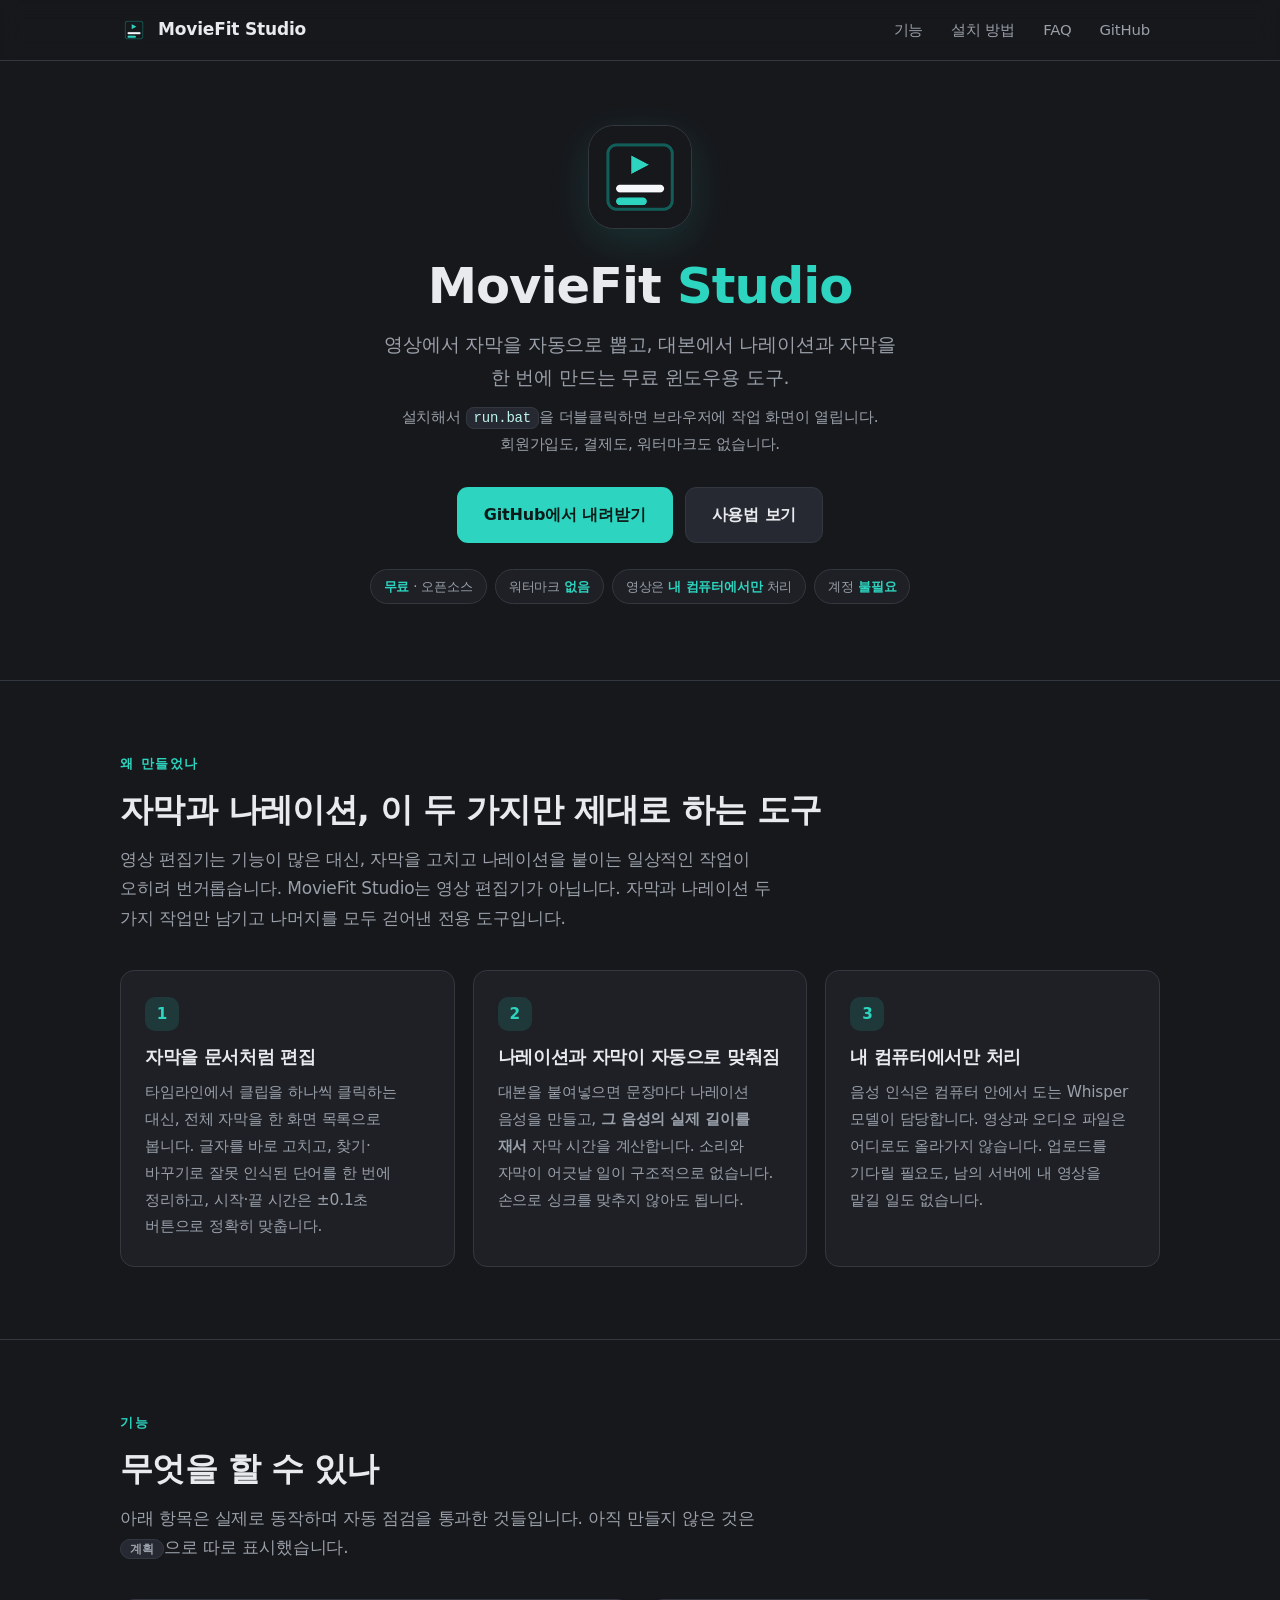
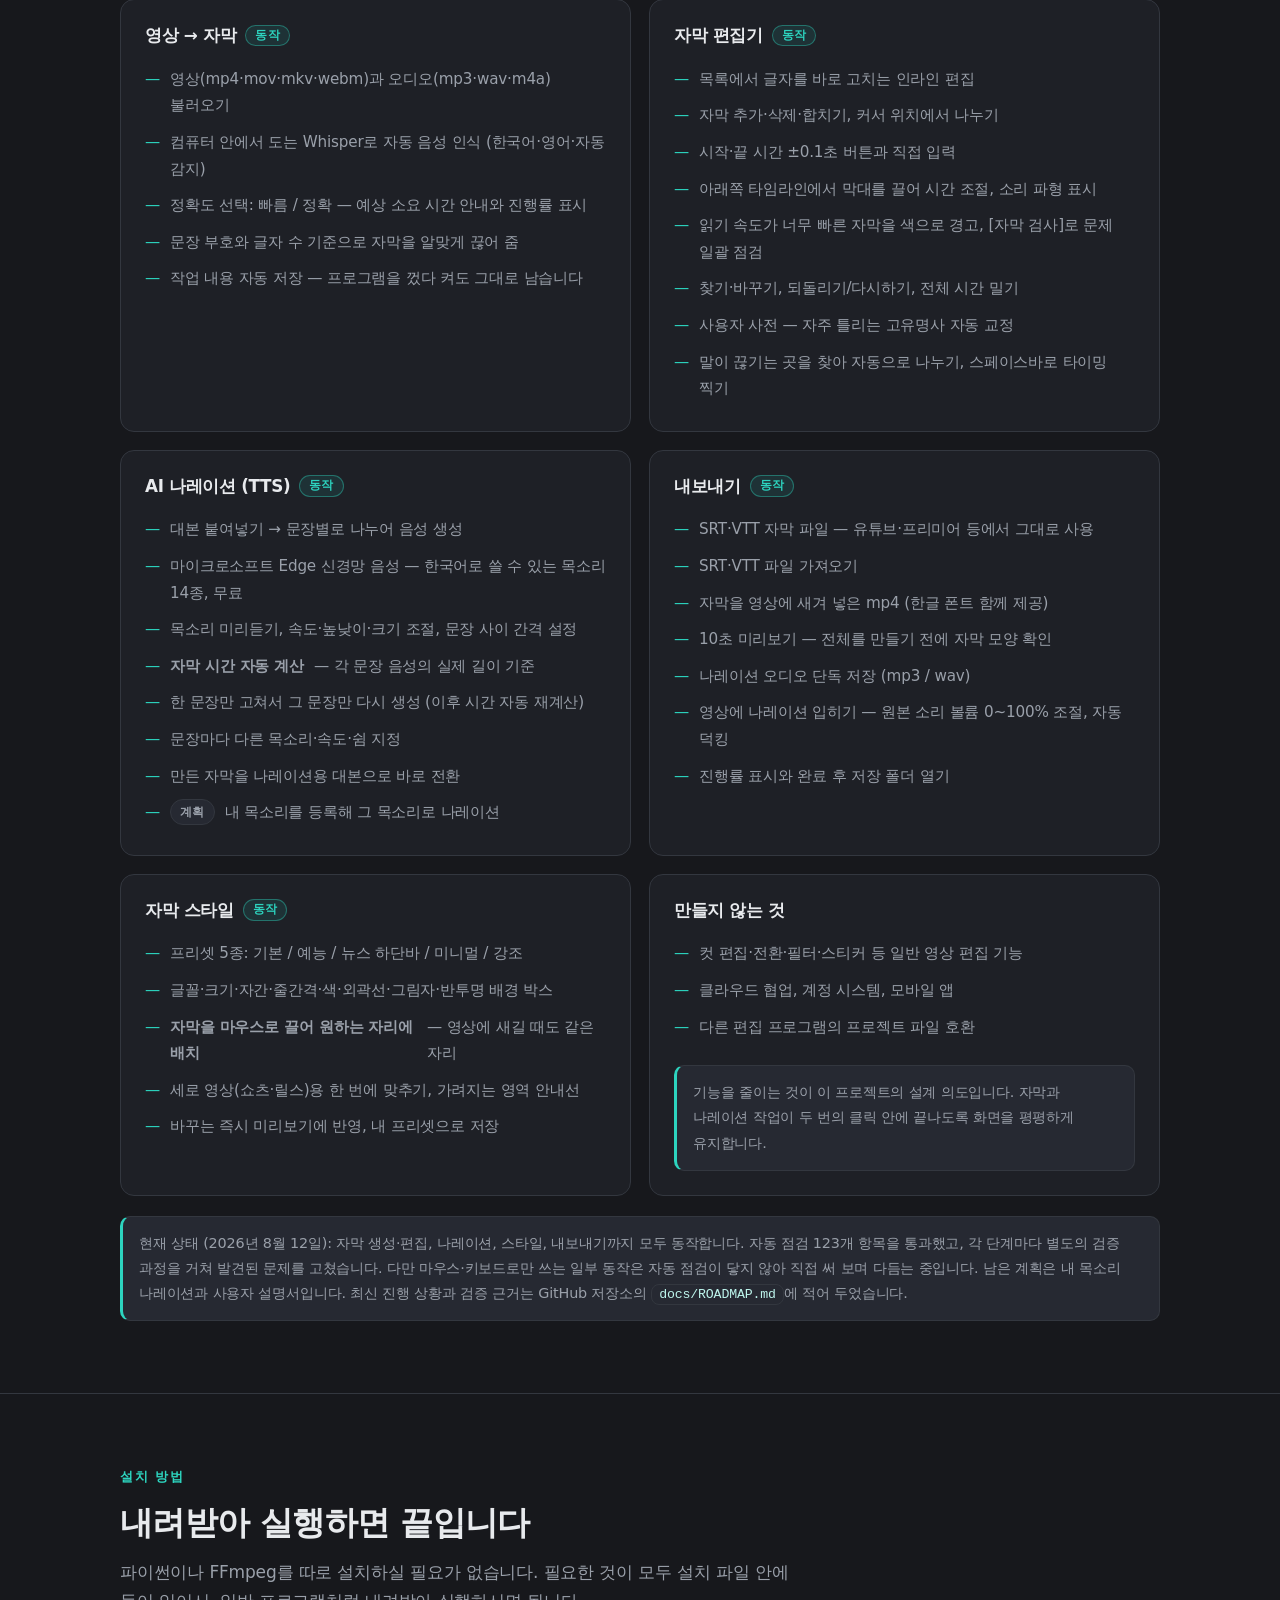
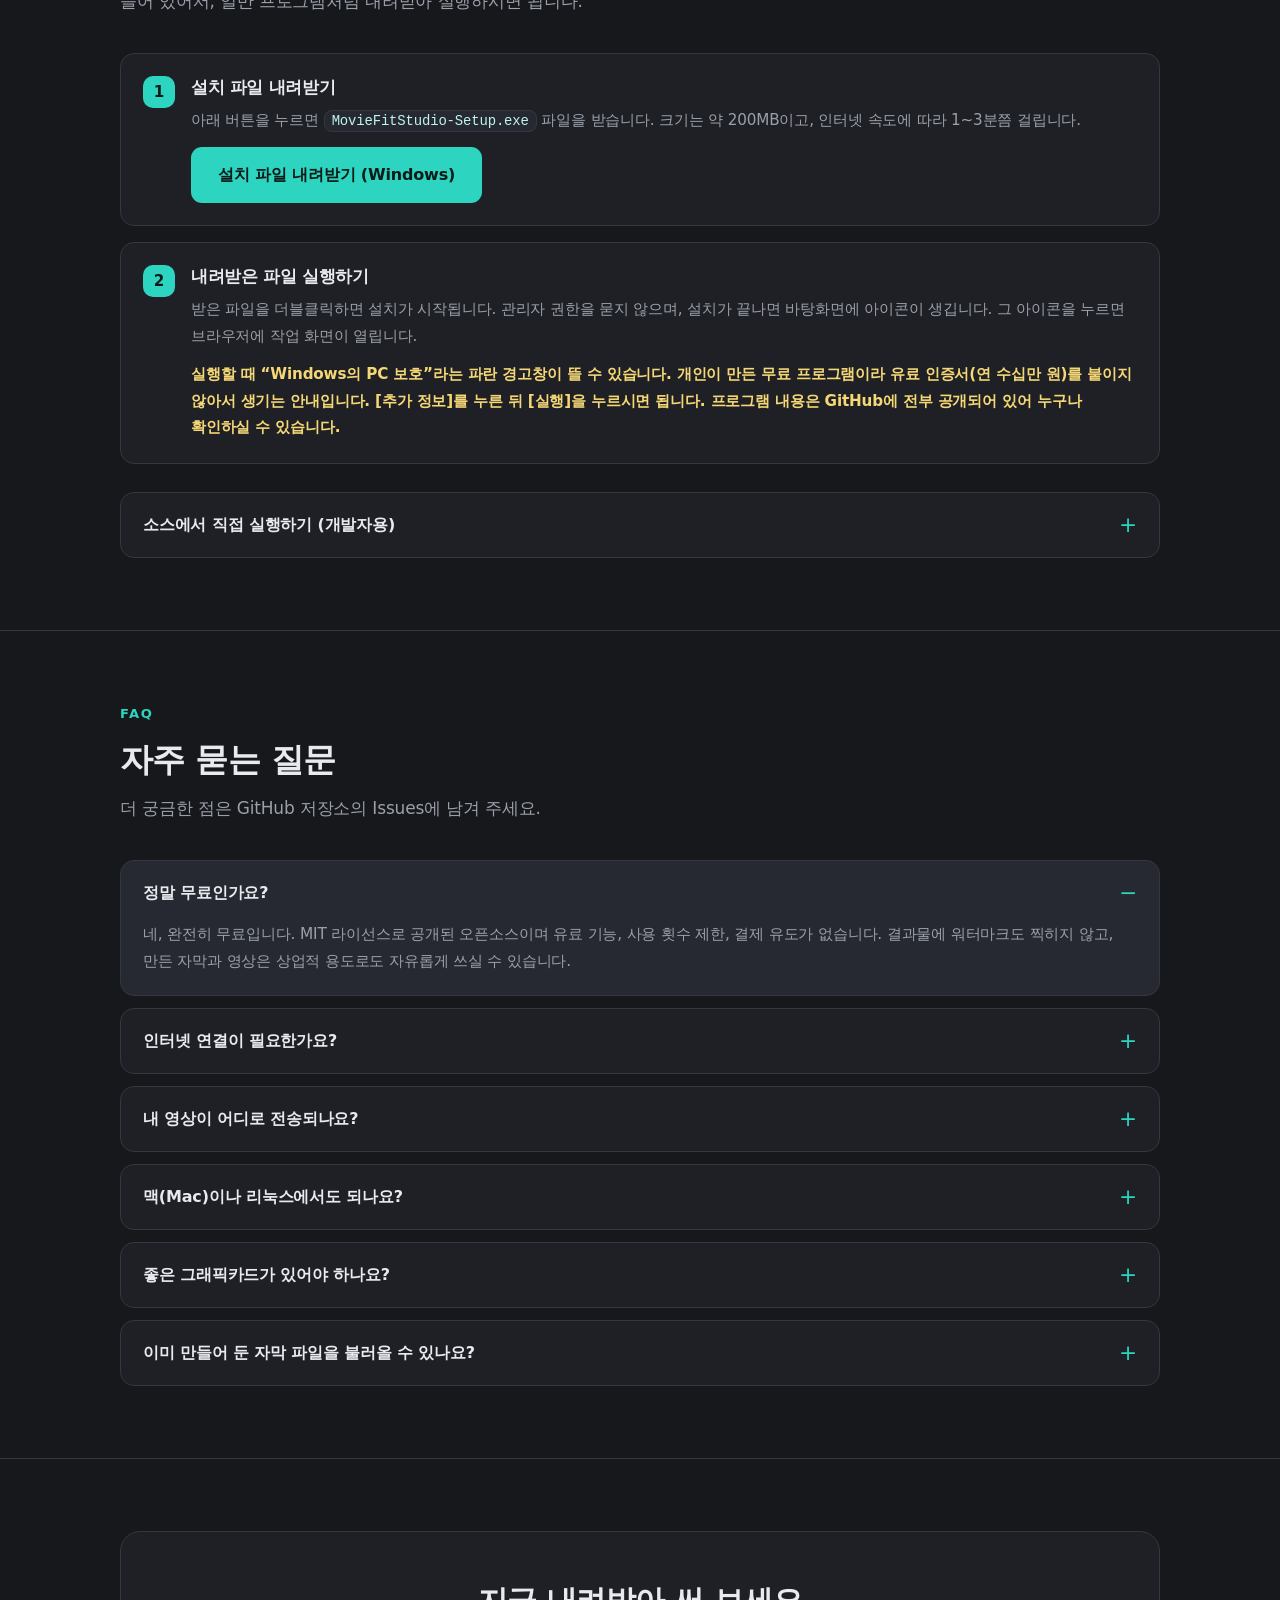
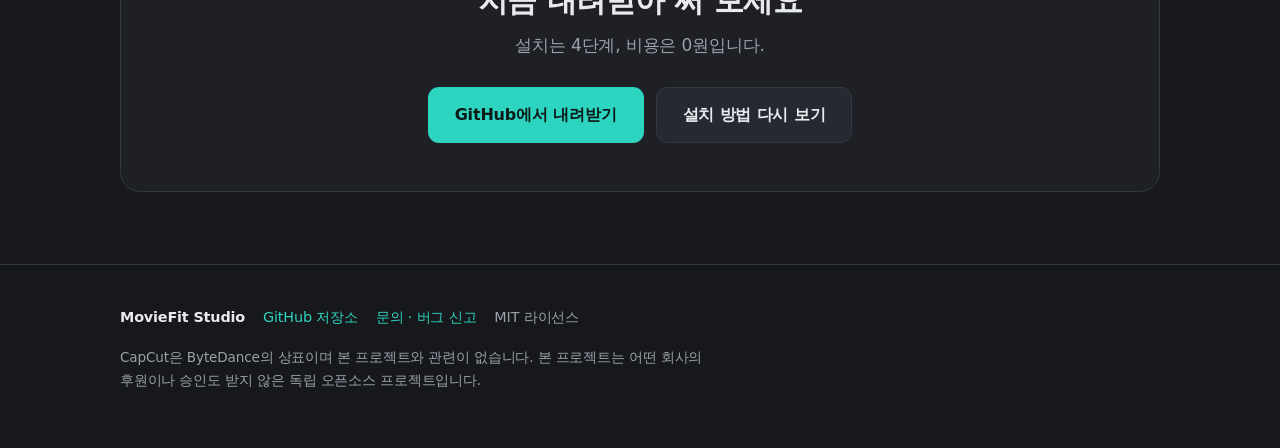
==== landing/index.html @ fe842c21 "설치 파일 하나로 끝나는 배포 방식을 만든다 (파이썬·FFmpeg 포함) 배경: GitHub 다운로드와 설치를 어려워하는 사람이 많다는 요구. 기존에는 파이썬 설치 → FFmpeg" ====
<!DOCTYPE html>
<html lang="ko">
<head>
<meta charset="utf-8">
<meta name="viewport" content="width=device-width, initial-scale=1">
<title>MovieFit Studio — 무료 자막 자동 생성 · AI 나레이션 도구</title>
<meta name="description" content="영상을 넣으면 자막을 자동으로 만들고, 대본을 넣으면 AI 나레이션과 완벽히 동기화된 자막을 만들어 주는 무료 윈도우용 도구. 내 컴퓨터에서만 처리되고, 워터마크도 계정도 없습니다.">
<meta name="theme-color" content="#17181C">
<link rel="icon" href="icons/favicon.ico" sizes="any">
<link rel="icon" type="image/png" href="icons/icon-192.png">
<link rel="apple-touch-icon" href="icons/icon-192.png">
<meta property="og:type" content="website">
<meta property="og:locale" content="ko_KR">
<meta property="og:site_name" content="MovieFit Studio">
<meta property="og:title" content="MovieFit Studio — 무료 자막 자동 생성 · AI 나레이션 도구">
<meta property="og:description" content="영상을 넣으면 자막을 자동으로 만들고, 대본을 넣으면 AI 나레이션과 완벽히 동기화된 자막을 만들어 주는 무료 윈도우용 도구. 내 컴퓨터에서만 처리됩니다.">
<meta property="og:image" content="icons/icon-512.png">
<meta name="twitter:card" content="summary">
<meta name="twitter:title" content="MovieFit Studio — 무료 자막 자동 생성 · AI 나레이션 도구">
<meta name="twitter:description" content="자막 자동 생성과 AI 나레이션을 한 화면에서. 무료, 워터마크 없음, 로컬 처리.">
<meta name="twitter:image" content="icons/icon-512.png">
<style>
:root{
  --bg:#17181C;
  --surface:#1E2026;
  --surface-2:#262932;
  --border:#33373F;
  --text:#E8EAED;
  --dim:#9AA0AA;
  --accent:#2DD4BF;
  --accent-dark:#14B8A6;
  --radius:14px;
  --maxw:1080px;
}
*,*::before,*::after{box-sizing:border-box;}
html{-webkit-text-size-adjust:100%;scroll-behavior:smooth;}
body{
  margin:0;
  background:var(--bg);
  color:var(--text);
  font-family:"Pretendard","Malgun Gothic",system-ui,sans-serif;
  font-size:17px;
  line-height:1.75;
  letter-spacing:-0.01em;
  overflow-x:hidden;
  word-break:keep-all;
}
img{max-width:100%;height:auto;display:block;}
a{color:var(--accent);text-decoration:none;}
a:hover{text-decoration:underline;}
:focus-visible{
  outline:3px solid var(--accent);
  outline-offset:3px;
  border-radius:6px;
}
h1,h2,h3{line-height:1.35;margin:0;letter-spacing:-0.02em;}
p{margin:0;}
ul{margin:0;padding:0;list-style:none;}
code{
  font-family:"Consolas","D2Coding",ui-monospace,monospace;
  font-size:0.92em;
  background:var(--surface-2);
  border:1px solid var(--border);
  color:#BDF5EC;
  border-radius:8px;
  padding:2px 7px;
  overflow-wrap:anywhere;
  white-space:pre-wrap;
}
code.block{
  display:block;
  padding:12px 14px;
  margin-top:10px;
  line-height:1.6;
}

.wrap{width:100%;max-width:var(--maxw);margin:0 auto;padding:0 20px;}
.section{padding:72px 0;border-top:1px solid var(--border);}
.section:first-of-type{border-top:none;}
.eyebrow{
  color:var(--accent);
  font-size:0.82rem;
  font-weight:700;
  letter-spacing:0.12em;
  text-transform:uppercase;
  margin-bottom:12px;
}
.section h2{font-size:clamp(1.5rem,4.2vw,2.05rem);margin-bottom:12px;}
.section .lead{color:var(--dim);max-width:62ch;margin-bottom:36px;}

/* ── 헤더 ── */
.topbar{
  position:sticky;top:0;z-index:50;
  background:rgba(23,24,28,0.88);
  backdrop-filter:blur(10px);
  border-bottom:1px solid var(--border);
}
.topbar .wrap{display:flex;align-items:center;gap:14px;height:60px;}
.brand{display:flex;align-items:center;gap:10px;color:var(--text);font-weight:700;}
.brand:hover{text-decoration:none;}
.brand img{width:28px;height:28px;border-radius:7px;}
.topbar nav{margin-left:auto;display:flex;gap:8px;align-items:center;}
.topbar nav a{
  color:var(--dim);font-size:0.93rem;padding:6px 10px;border-radius:8px;
}
.topbar nav a:hover{color:var(--text);background:var(--surface-2);text-decoration:none;}
.nav-hide{display:none;}
@media (min-width:640px){.nav-hide{display:inline-block;}}

/* ── 히어로 ── */
.hero{padding:64px 0 76px;text-align:center;}
.hero-logo{
  width:104px;height:104px;margin:0 auto 24px;border-radius:26px;
  border:1px solid var(--border);background:var(--surface);
  box-shadow:0 12px 40px rgba(45,212,191,0.14);
}
.hero h1{font-size:clamp(2rem,7vw,3.1rem);margin-bottom:8px;}
.hero h1 .accent{color:var(--accent);}
.hero .tagline{
  color:var(--dim);font-size:clamp(1rem,2.6vw,1.18rem);
  max-width:44ch;margin:0 auto 10px;
}
.hero .sub{color:var(--dim);font-size:0.95rem;max-width:52ch;margin:0 auto 30px;}
.btnrow{display:flex;flex-wrap:wrap;gap:12px;justify-content:center;}
.btn{
  display:inline-flex;align-items:center;justify-content:center;gap:8px;
  padding:13px 26px;border-radius:11px;font-weight:700;font-size:1rem;
  border:1px solid transparent;cursor:pointer;transition:transform .12s ease,background .12s ease;
}
.btn:hover{text-decoration:none;transform:translateY(-1px);}
.btn-primary{background:var(--accent);color:#0C1A18;}
.btn-primary:hover{background:var(--accent-dark);}
.btn-secondary{background:var(--surface-2);color:var(--text);border-color:var(--border);}
.btn-secondary:hover{background:#2F333E;}
.badges{
  display:flex;flex-wrap:wrap;gap:8px;justify-content:center;margin-top:26px;
}
.badge{
  font-size:0.83rem;color:var(--dim);
  border:1px solid var(--border);background:var(--surface);
  border-radius:999px;padding:5px 13px;
}
.badge b{color:var(--accent);font-weight:700;}

/* ── 카드 그리드 ── */
.grid{display:grid;gap:18px;}
.grid-3{grid-template-columns:1fr;}
@media (min-width:760px){.grid-3{grid-template-columns:repeat(3,1fr);}}
.grid-2{grid-template-columns:1fr;}
@media (min-width:760px){.grid-2{grid-template-columns:repeat(2,1fr);}}
.card{
  background:var(--surface);border:1px solid var(--border);
  border-radius:var(--radius);padding:26px 24px;
}
.card h3{font-size:1.12rem;margin-bottom:10px;}
.card p{color:var(--dim);font-size:0.96rem;}
.card .num{
  display:inline-flex;align-items:center;justify-content:center;
  width:34px;height:34px;border-radius:10px;margin-bottom:14px;
  background:rgba(45,212,191,0.13);color:var(--accent);
  font-weight:800;font-size:0.95rem;
}

/* ── 기능 목록 ── */
.feat{background:var(--surface);border:1px solid var(--border);border-radius:var(--radius);padding:24px;}
.feat h3{font-size:1.05rem;margin-bottom:14px;display:flex;align-items:center;gap:9px;flex-wrap:wrap;}
.feat li{
  display:flex;gap:10px;align-items:flex-start;
  color:var(--dim);font-size:0.95rem;padding:5px 0;
}
.feat li::before{content:"—";color:var(--accent);flex:none;}
.tag{
  font-size:0.72rem;font-weight:700;letter-spacing:0.02em;
  border-radius:999px;padding:2px 9px;border:1px solid var(--border);
  color:var(--dim);background:var(--surface-2);
}
.tag.now{color:var(--accent);border-color:rgba(45,212,191,0.4);background:rgba(45,212,191,0.1);}
.note{
  margin-top:20px;color:var(--dim);font-size:0.9rem;
  background:var(--surface-2);border:1px solid var(--border);
  border-left:3px solid var(--accent);
  border-radius:10px;padding:14px 16px;
}

/* ── 설치 단계 ── */
.steps{counter-reset:step;display:grid;gap:16px;}
.step{
  background:var(--surface);border:1px solid var(--border);
  border-radius:var(--radius);padding:22px 24px;
  position:relative;padding-left:70px;
}
.step::before{
  counter-increment:step;content:counter(step);
  position:absolute;left:22px;top:22px;
  width:32px;height:32px;border-radius:10px;
  display:flex;align-items:center;justify-content:center;
  background:var(--accent);color:#0C1A18;font-weight:800;font-size:0.95rem;
}
.step h3{font-size:1.05rem;margin-bottom:8px;}
.step p{color:var(--dim);font-size:0.95rem;}
.step .warn{color:#F5D775;font-weight:600;}
@media (max-width:480px){
  .step{padding-left:24px;padding-top:66px;}
}

/* ── FAQ ── */
.faq{display:grid;gap:12px;}
details{
  background:var(--surface);border:1px solid var(--border);
  border-radius:var(--radius);padding:0 22px;
}
details[open]{background:var(--surface-2);}
summary{
  cursor:pointer;list-style:none;padding:18px 0;
  font-weight:700;font-size:1rem;
  display:flex;align-items:center;justify-content:space-between;gap:14px;
}
summary::-webkit-details-marker{display:none;}
summary::after{
  content:"+";color:var(--accent);font-size:1.35rem;font-weight:400;flex:none;line-height:1;
}
details[open] summary::after{content:"\2212";}
details .answer{color:var(--dim);font-size:0.96rem;padding:0 0 20px;margin-top:-4px;}

/* ── CTA ── */
.cta{
  text-align:center;background:var(--surface);
  border:1px solid var(--border);border-radius:20px;padding:48px 24px;
}
.cta h2{font-size:clamp(1.4rem,4vw,1.9rem);margin-bottom:10px;}
.cta p{color:var(--dim);margin-bottom:26px;}

/* ── 푸터 ── */
footer{border-top:1px solid var(--border);padding:40px 0 56px;color:var(--dim);font-size:0.9rem;}
.footlinks{display:flex;flex-wrap:wrap;gap:8px 18px;margin-bottom:16px;align-items:center;}
.disclaimer{font-size:0.85rem;line-height:1.7;max-width:70ch;}
.skip{
  position:absolute;left:-9999px;top:0;
  background:var(--accent);color:#0C1A18;padding:10px 16px;
  border-radius:0 0 10px 0;font-weight:700;z-index:100;
}
.skip:focus{left:0;}
</style>
</head>
<body>

<a class="skip" href="#main">본문으로 건너뛰기</a>

<header class="topbar">
  <div class="wrap">
    <a class="brand" href="#top">
      <img src="icons/icon-192.png" alt="" width="28" height="28">
      <span>MovieFit Studio</span>
    </a>
    <nav aria-label="주요 메뉴">
      <a class="nav-hide" href="#features">기능</a>
      <a href="#install">설치 방법</a>
      <a class="nav-hide" href="#faq">FAQ</a>
      <a href="https://github.com/parkjikoon-hub/moviefit-studio">GitHub</a>
    </nav>
  </div>
</header>

<main id="main">

  <!-- 1. 히어로 -->
  <section class="hero" id="top">
    <div class="wrap">
      <img class="hero-logo" src="icons/icon-192.png" alt="MovieFit Studio 로고" width="104" height="104">
      <h1>MovieFit <span class="accent">Studio</span></h1>
      <p class="tagline">영상에서 자막을 자동으로 뽑고, 대본에서 나레이션과 자막을 한 번에 만드는 무료 윈도우용 도구.</p>
      <p class="sub">설치해서 <code>run.bat</code>을 더블클릭하면 브라우저에 작업 화면이 열립니다. 회원가입도, 결제도, 워터마크도 없습니다.</p>
      <div class="btnrow">
        <a class="btn btn-primary" href="https://github.com/parkjikoon-hub/moviefit-studio">GitHub에서 내려받기</a>
        <a class="btn btn-secondary" href="#install">사용법 보기</a>
      </div>
      <ul class="badges">
        <li class="badge"><b>무료</b> · 오픈소스</li>
        <li class="badge">워터마크 <b>없음</b></li>
        <li class="badge">영상은 <b>내 컴퓨터에서만</b> 처리</li>
        <li class="badge">계정 <b>불필요</b></li>
      </ul>
    </div>
  </section>

  <!-- 2. 왜 만들었나 / 핵심 3가지 -->
  <section class="section" id="why">
    <div class="wrap">
      <p class="eyebrow">왜 만들었나</p>
      <h2>자막과 나레이션, 이 두 가지만 제대로 하는 도구</h2>
      <p class="lead">영상 편집기는 기능이 많은 대신, 자막을 고치고 나레이션을 붙이는 일상적인 작업이 오히려 번거롭습니다. MovieFit Studio는 영상 편집기가 아닙니다. 자막과 나레이션 두 가지 작업만 남기고 나머지를 모두 걷어낸 전용 도구입니다.</p>
      <ul class="grid grid-3">
        <li class="card">
          <span class="num" aria-hidden="true">1</span>
          <h3>자막을 문서처럼 편집</h3>
          <p>타임라인에서 클립을 하나씩 클릭하는 대신, 전체 자막을 한 화면 목록으로 봅니다. 글자를 바로 고치고, 찾기·바꾸기로 잘못 인식된 단어를 한 번에 정리하고, 시작·끝 시간은 ±0.1초 버튼으로 정확히 맞춥니다.</p>
        </li>
        <li class="card">
          <span class="num" aria-hidden="true">2</span>
          <h3>나레이션과 자막이 자동으로 맞춰짐</h3>
          <p>대본을 붙여넣으면 문장마다 나레이션 음성을 만들고, <strong>그 음성의 실제 길이를 재서</strong> 자막 시간을 계산합니다. 소리와 자막이 어긋날 일이 구조적으로 없습니다. 손으로 싱크를 맞추지 않아도 됩니다.</p>
        </li>
        <li class="card">
          <span class="num" aria-hidden="true">3</span>
          <h3>내 컴퓨터에서만 처리</h3>
          <p>음성 인식은 컴퓨터 안에서 도는 Whisper 모델이 담당합니다. 영상과 오디오 파일은 어디로도 올라가지 않습니다. 업로드를 기다릴 필요도, 남의 서버에 내 영상을 맡길 일도 없습니다.</p>
        </li>
      </ul>
    </div>
  </section>

  <!-- 3. 기능 목록 -->
  <section class="section" id="features">
    <div class="wrap">
      <p class="eyebrow">기능</p>
      <h2>무엇을 할 수 있나</h2>
      <p class="lead">아래 항목은 실제로 동작하며 자동 점검을 통과한 것들입니다. 아직 만들지 않은 것은 <span class="tag">계획</span>으로 따로 표시했습니다.</p>
      <div class="grid grid-2">

        <div class="feat">
          <h3>영상 → 자막 <span class="tag now">동작</span></h3>
          <ul>
            <li>영상(mp4·mov·mkv·webm)과 오디오(mp3·wav·m4a) 불러오기</li>
            <li>컴퓨터 안에서 도는 Whisper로 자동 음성 인식 (한국어·영어·자동 감지)</li>
            <li>정확도 선택: 빠름 / 정확 — 예상 소요 시간 안내와 진행률 표시</li>
            <li>문장 부호와 글자 수 기준으로 자막을 알맞게 끊어 줌</li>
            <li>작업 내용 자동 저장 — 프로그램을 껐다 켜도 그대로 남습니다</li>
          </ul>
        </div>

        <div class="feat">
          <h3>자막 편집기 <span class="tag now">동작</span></h3>
          <ul>
            <li>목록에서 글자를 바로 고치는 인라인 편집</li>
            <li>자막 추가·삭제·합치기, 커서 위치에서 나누기</li>
            <li>시작·끝 시간 ±0.1초 버튼과 직접 입력</li>
            <li>아래쪽 타임라인에서 막대를 끌어 시간 조절, 소리 파형 표시</li>
            <li>읽기 속도가 너무 빠른 자막을 색으로 경고, [자막 검사]로 문제 일괄 점검</li>
            <li>찾기·바꾸기, 되돌리기/다시하기, 전체 시간 밀기</li>
            <li>사용자 사전 — 자주 틀리는 고유명사 자동 교정</li>
            <li>말이 끊기는 곳을 찾아 자동으로 나누기, 스페이스바로 타이밍 찍기</li>
          </ul>
        </div>

        <div class="feat">
          <h3>AI 나레이션 (TTS) <span class="tag now">동작</span></h3>
          <ul>
            <li>대본 붙여넣기 → 문장별로 나누어 음성 생성</li>
            <li>마이크로소프트 Edge 신경망 음성 — 한국어로 쓸 수 있는 목소리 14종, 무료</li>
            <li>목소리 미리듣기, 속도·높낮이·크기 조절, 문장 사이 간격 설정</li>
            <li><strong>자막 시간 자동 계산</strong> — 각 문장 음성의 실제 길이 기준</li>
            <li>한 문장만 고쳐서 그 문장만 다시 생성 (이후 시간 자동 재계산)</li>
            <li>문장마다 다른 목소리·속도·쉼 지정</li>
            <li>만든 자막을 나레이션용 대본으로 바로 전환</li>
            <li><span class="tag">계획</span> 내 목소리를 등록해 그 목소리로 나레이션</li>
          </ul>
        </div>

        <div class="feat">
          <h3>내보내기 <span class="tag now">동작</span></h3>
          <ul>
            <li>SRT·VTT 자막 파일 — 유튜브·프리미어 등에서 그대로 사용</li>
            <li>SRT·VTT 파일 가져오기</li>
            <li>자막을 영상에 새겨 넣은 mp4 (한글 폰트 함께 제공)</li>
            <li>10초 미리보기 — 전체를 만들기 전에 자막 모양 확인</li>
            <li>나레이션 오디오 단독 저장 (mp3 / wav)</li>
            <li>영상에 나레이션 입히기 — 원본 소리 볼륨 0~100% 조절, 자동 덕킹</li>
            <li>진행률 표시와 완료 후 저장 폴더 열기</li>
          </ul>
        </div>

        <div class="feat">
          <h3>자막 스타일 <span class="tag now">동작</span></h3>
          <ul>
            <li>프리셋 5종: 기본 / 예능 / 뉴스 하단바 / 미니멀 / 강조</li>
            <li>글꼴·크기·자간·줄간격·색·외곽선·그림자·반투명 배경 박스</li>
            <li><strong>자막을 마우스로 끌어 원하는 자리에 배치</strong> — 영상에 새길 때도 같은 자리</li>
            <li>세로 영상(쇼츠·릴스)용 한 번에 맞추기, 가려지는 영역 안내선</li>
            <li>바꾸는 즉시 미리보기에 반영, 내 프리셋으로 저장</li>
          </ul>
        </div>

        <div class="feat">
          <h3>만들지 않는 것</h3>
          <ul>
            <li>컷 편집·전환·필터·스티커 등 일반 영상 편집 기능</li>
            <li>클라우드 협업, 계정 시스템, 모바일 앱</li>
            <li>다른 편집 프로그램의 프로젝트 파일 호환</li>
          </ul>
          <p class="note">기능을 줄이는 것이 이 프로젝트의 설계 의도입니다. 자막과 나레이션 작업이 두 번의 클릭 안에 끝나도록 화면을 평평하게 유지합니다.</p>
        </div>

      </div>
      <p class="note">현재 상태 (2026년 8월 12일): 자막 생성·편집, 나레이션, 스타일, 내보내기까지 모두 동작합니다.
        자동 점검 123개 항목을 통과했고, 각 단계마다 별도의 검증 과정을 거쳐 발견된 문제를 고쳤습니다.
        다만 마우스·키보드로만 쓰는 일부 동작은 자동 점검이 닿지 않아 직접 써 보며 다듬는 중입니다.
        남은 계획은 내 목소리 나레이션과 사용자 설명서입니다.
        최신 진행 상황과 검증 근거는 GitHub 저장소의 <code>docs/ROADMAP.md</code>에 적어 두었습니다.</p>
    </div>
  </section>

  <!-- 4. 설치 방법 -->
  <section class="section" id="install">
    <div class="wrap">
      <p class="eyebrow">설치 방법</p>
      <h2>내려받아 실행하면 끝입니다</h2>
      <p class="lead">파이썬이나 FFmpeg를 따로 설치하실 필요가 없습니다. 필요한 것이 모두 설치 파일 안에 들어 있어서, 일반 프로그램처럼 내려받아 실행하시면 됩니다.</p>

      <div class="steps">

        <div class="step">
          <h3>설치 파일 내려받기</h3>
          <p>아래 버튼을 누르면 <code>MovieFitStudio-Setup.exe</code> 파일을 받습니다. 크기는 약 200MB이고, 인터넷 속도에 따라 1~3분쯤 걸립니다.</p>
          <p style="margin-top:14px;">
            <a class="btn btn-primary" href="https://github.com/parkjikoon-hub/moviefit-studio/releases/latest/download/MovieFitStudio-Setup.exe">설치 파일 내려받기 (Windows)</a>
          </p>
        </div>

        <div class="step">
          <h3>내려받은 파일 실행하기</h3>
          <p>받은 파일을 더블클릭하면 설치가 시작됩니다. 관리자 권한을 묻지 않으며, 설치가 끝나면 바탕화면에 아이콘이 생깁니다. 그 아이콘을 누르면 브라우저에 작업 화면이 열립니다.</p>
          <p class="warn" style="margin-top:12px;">실행할 때 &ldquo;Windows의 PC 보호&rdquo;라는 파란 경고창이 뜰 수 있습니다. 개인이 만든 무료 프로그램이라 유료 인증서(연 수십만 원)를 붙이지 않아서 생기는 안내입니다. <strong>[추가 정보]</strong>를 누른 뒤 <strong>[실행]</strong>을 누르시면 됩니다. 프로그램 내용은 GitHub에 전부 공개되어 있어 누구나 확인하실 수 있습니다.</p>
        </div>

      </div>

      <details style="margin-top:28px;">
        <summary style="cursor:pointer;">소스에서 직접 실행하기 (개발자용)</summary>
        <div style="margin-top:16px;">
          <p>코드를 직접 보거나 고치고 싶으시다면 이 방법을 쓰실 수 있습니다. 파이썬 3.11 이상과 FFmpeg가 미리 설치되어 있어야 합니다.</p>
          <code class="block">winget install Gyan.FFmpeg</code>
          <code class="block" style="margin-top:8px;">git clone https://github.com/parkjikoon-hub/moviefit-studio.git</code>
          <p style="margin-top:10px;">받은 폴더에서 <code>run.bat</code>을 실행하면 필요한 부품과 한글 글꼴을 자동으로 받은 뒤 서버가 켜집니다. 문제가 있을 때는 <code>python tools/check_env.py</code>로 환경을 점검할 수 있습니다.</p>
        </div>
      </details>
    </div>
  </section>

  <!-- 5. FAQ -->
  <section class="section" id="faq">
    <div class="wrap">
      <p class="eyebrow">FAQ</p>
      <h2>자주 묻는 질문</h2>
      <p class="lead">더 궁금한 점은 GitHub 저장소의 Issues에 남겨 주세요.</p>

      <div class="faq">
        <details open>
          <summary>정말 무료인가요?</summary>
          <div class="answer">네, 완전히 무료입니다. MIT 라이선스로 공개된 오픈소스이며 유료 기능, 사용 횟수 제한, 결제 유도가 없습니다. 결과물에 워터마크도 찍히지 않고, 만든 자막과 영상은 상업적 용도로도 자유롭게 쓰실 수 있습니다.</div>
        </details>

        <details>
          <summary>인터넷 연결이 필요한가요?</summary>
          <div class="answer">자막 자동 생성은 인터넷 없이 동작합니다. 음성 인식이 컴퓨터 안에서 이루어지기 때문입니다. 다만 처음 설치할 때와, AI 나레이션(TTS)을 만들 때는 인터넷이 필요합니다. 나레이션 음성은 마이크로소프트의 온라인 음성 서비스를 사용하기 때문입니다.</div>
        </details>

        <details>
          <summary>내 영상이 어디로 전송되나요?</summary>
          <div class="answer">영상과 오디오 파일은 어디로도 전송되지 않습니다. 불러온 파일은 컴퓨터 안에서만 처리되고, 결과물도 컴퓨터에 저장됩니다. 단 하나의 예외는 AI 나레이션입니다. 나레이션을 만들 때는 <strong>대본 텍스트만</strong> 음성 합성 서버로 전송되며, 이 사실은 프로그램 화면에도 안내됩니다. 영상 파일 자체는 이때도 전송되지 않습니다.</div>
        </details>

        <details>
          <summary>맥(Mac)이나 리눅스에서도 되나요?</summary>
          <div class="answer">현재는 윈도우 전용입니다. 윈도우 10과 11에서 동작하도록 만들고 있으며, <code>run.bat</code>과 설치 안내도 윈도우 기준입니다. 맥과 리눅스 지원 계획은 아직 없습니다.</div>
        </details>

        <details>
          <summary>좋은 그래픽카드가 있어야 하나요?</summary>
          <div class="answer">아닙니다. 그래픽카드(GPU)가 없어도 동작합니다. 있으면 자동으로 활용해 더 빨라집니다. CPU만 쓰는 경우 10분짜리 영상의 자막 생성에 몇 분 정도가 걸릴 수 있으며, 진행률이 계속 표시되므로 얼마나 남았는지 확인하실 수 있습니다.</div>
        </details>

        <details>
          <summary>이미 만들어 둔 자막 파일을 불러올 수 있나요?</summary>
          <div class="answer">SRT와 VTT 모두 내보내기·가져오기가 됩니다. 다른 도구와 파일을 자유롭게 주고받는 것이 이 프로젝트의 목표 중 하나입니다.</div>
        </details>
      </div>
    </div>
  </section>

  <!-- CTA -->
  <section class="section">
    <div class="wrap">
      <div class="cta">
        <h2>지금 내려받아 써 보세요</h2>
        <p>설치는 4단계, 비용은 0원입니다.</p>
        <div class="btnrow">
          <a class="btn btn-primary" href="https://github.com/parkjikoon-hub/moviefit-studio">GitHub에서 내려받기</a>
          <a class="btn btn-secondary" href="#install">설치 방법 다시 보기</a>
        </div>
      </div>
    </div>
  </section>

</main>

<footer>
  <div class="wrap">
    <div class="footlinks">
      <strong style="color:var(--text);">MovieFit Studio</strong>
      <a href="https://github.com/parkjikoon-hub/moviefit-studio">GitHub 저장소</a>
      <a href="https://github.com/parkjikoon-hub/moviefit-studio/issues">문의 · 버그 신고</a>
      <span>MIT 라이선스</span>
    </div>
    <p class="disclaimer">CapCut은 ByteDance의 상표이며 본 프로젝트와 관련이 없습니다. 본 프로젝트는 어떤 회사의 후원이나 승인도 받지 않은 독립 오픈소스 프로젝트입니다.</p>
  </div>
</footer>

</body>
</html>
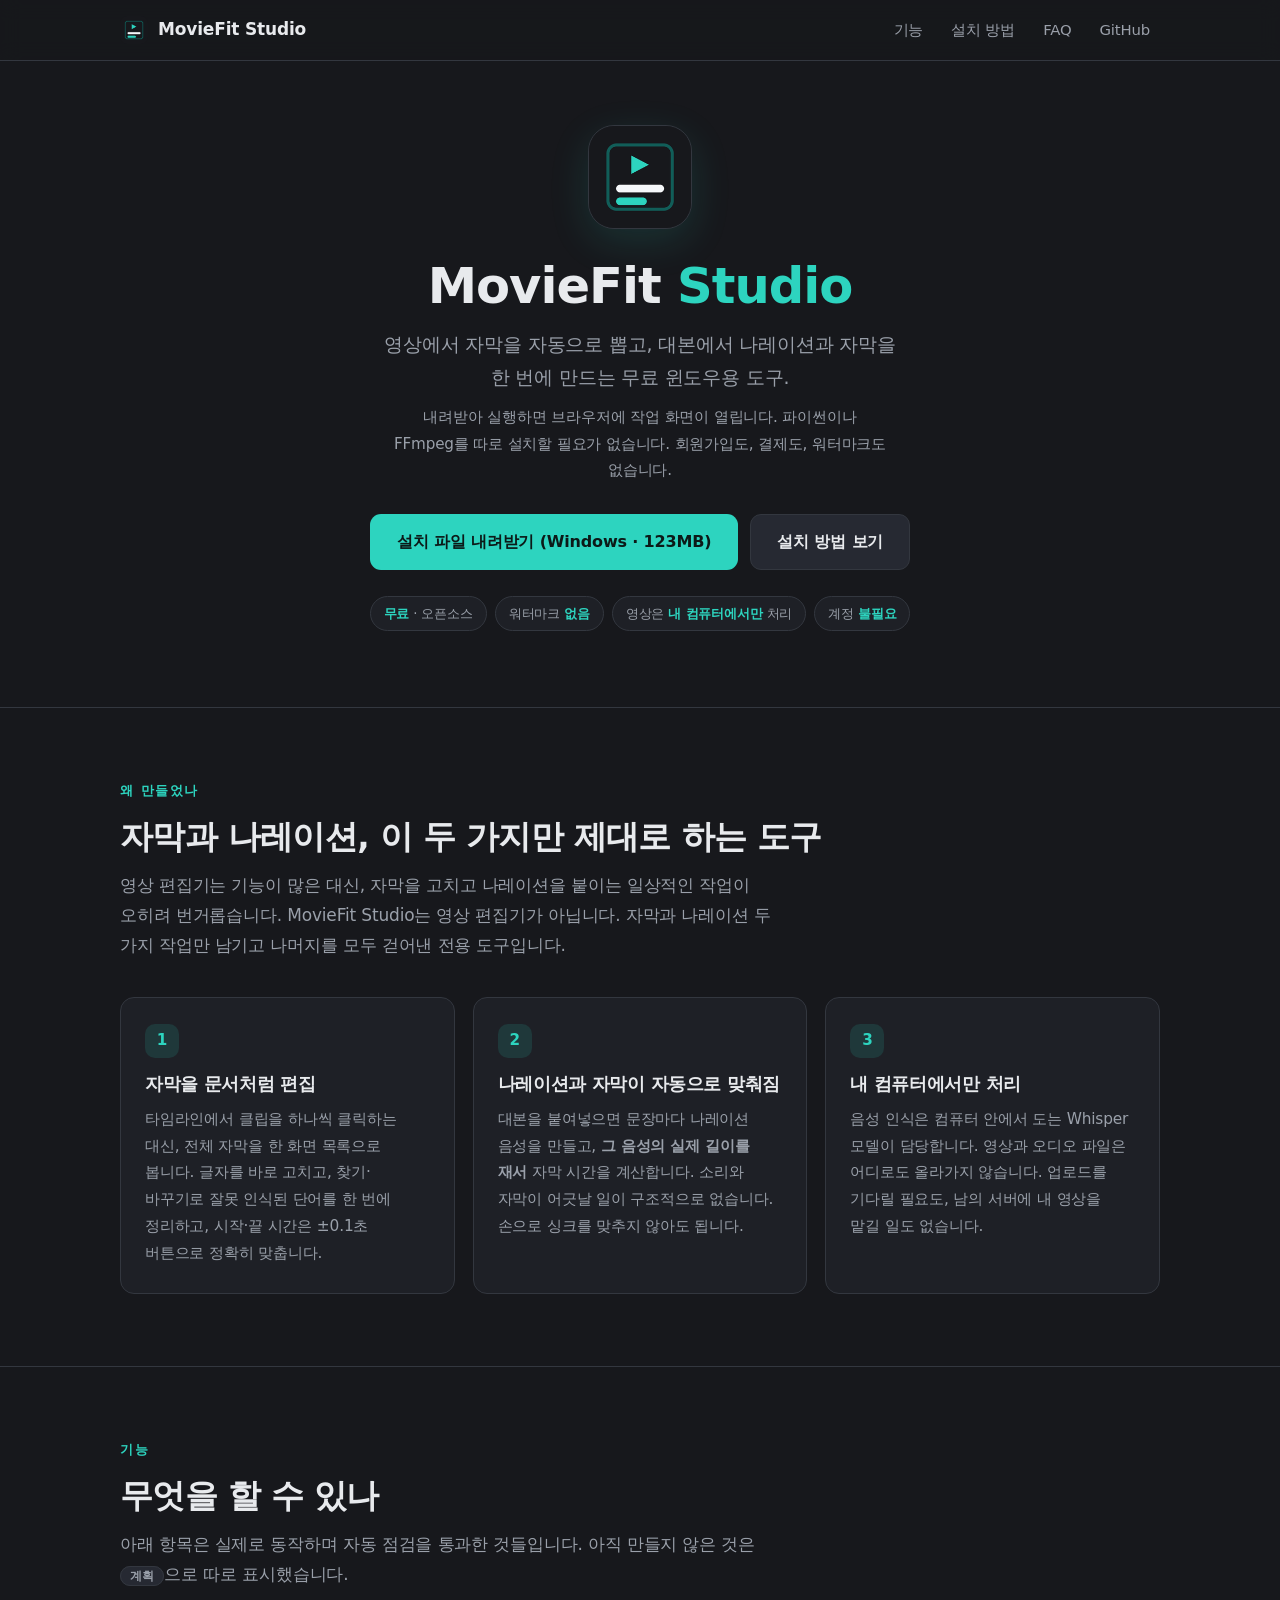
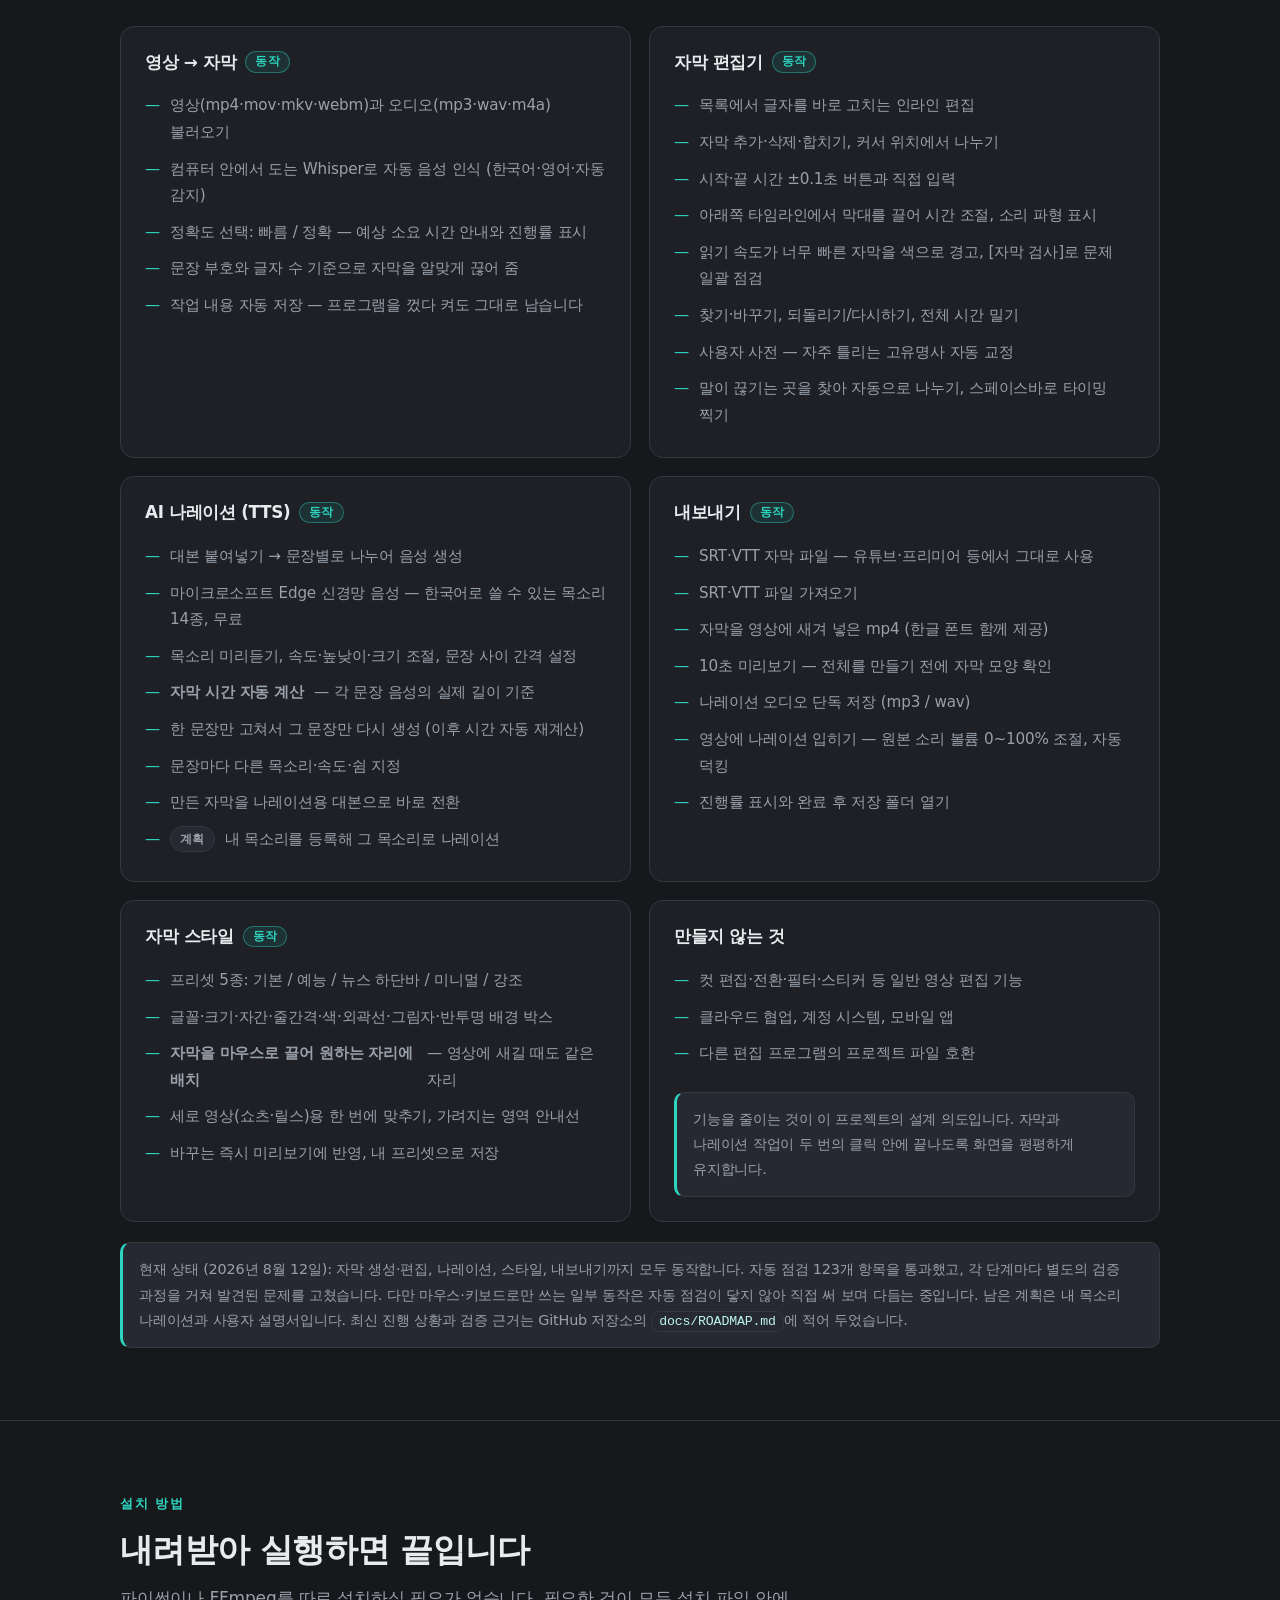
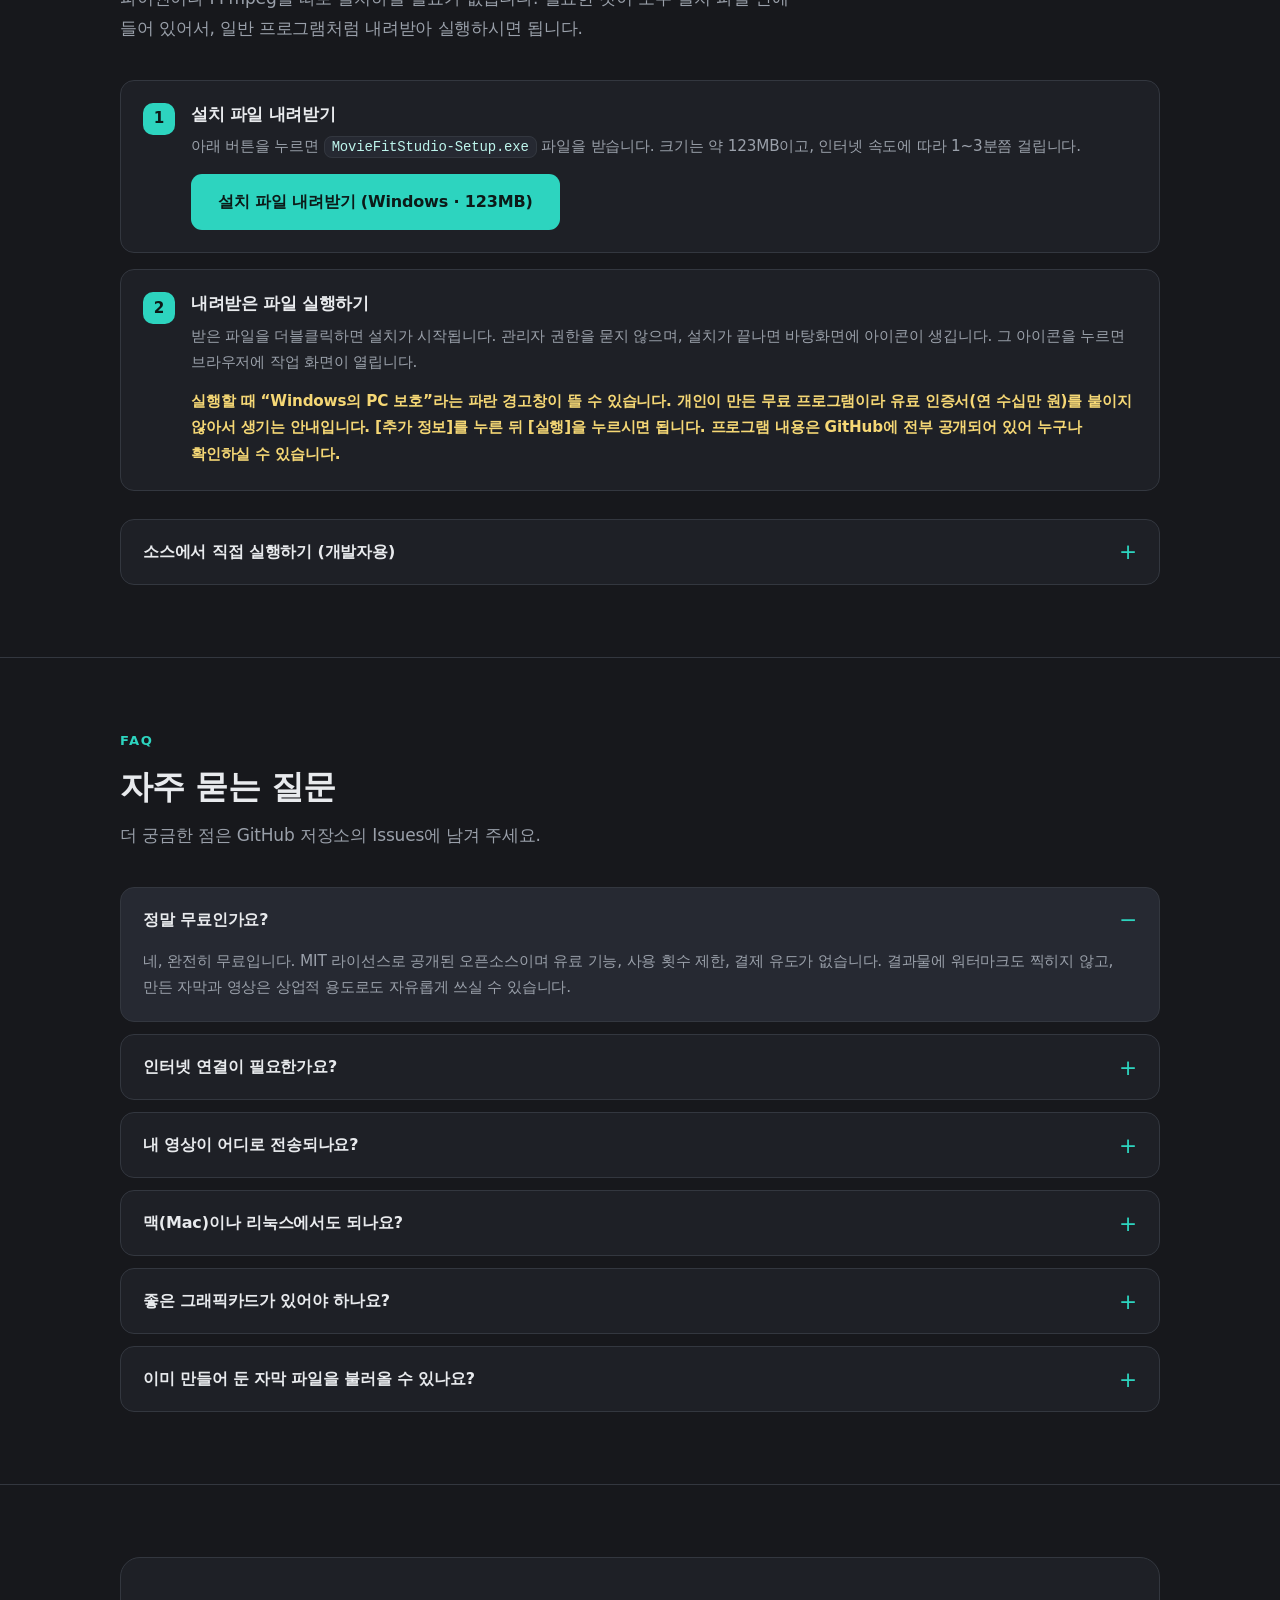
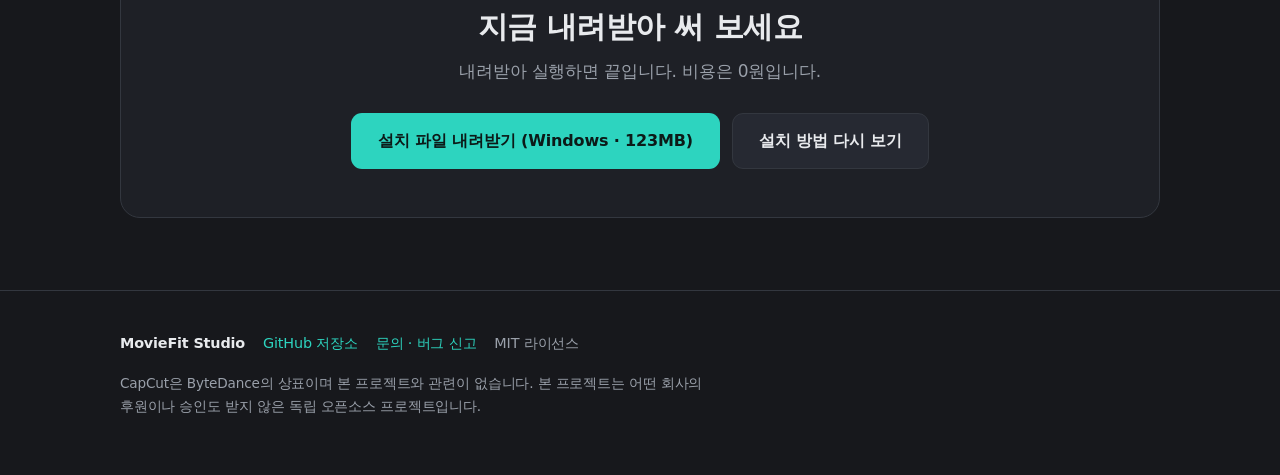
==== commit eb6dbb8b: "소개 사이트 다운로드 버튼을 설치 파일로 연결하고 실제 크기(123MB)로 바로잡는다" ====
--- a/landing/index.html
+++ b/landing/index.html
@@ -269,10 +269,10 @@
       <img class="hero-logo" src="icons/icon-192.png" alt="MovieFit Studio 로고" width="104" height="104">
       <h1>MovieFit <span class="accent">Studio</span></h1>
       <p class="tagline">영상에서 자막을 자동으로 뽑고, 대본에서 나레이션과 자막을 한 번에 만드는 무료 윈도우용 도구.</p>
-      <p class="sub">설치해서 <code>run.bat</code>을 더블클릭하면 브라우저에 작업 화면이 열립니다. 회원가입도, 결제도, 워터마크도 없습니다.</p>
+      <p class="sub">내려받아 실행하면 브라우저에 작업 화면이 열립니다. 파이썬이나 FFmpeg를 따로 설치할 필요가 없습니다. 회원가입도, 결제도, 워터마크도 없습니다.</p>
       <div class="btnrow">
-        <a class="btn btn-primary" href="https://github.com/parkjikoon-hub/moviefit-studio">GitHub에서 내려받기</a>
-        <a class="btn btn-secondary" href="#install">사용법 보기</a>
+        <a class="btn btn-primary" href="https://github.com/parkjikoon-hub/moviefit-studio/releases/latest/download/MovieFitStudio-Setup.exe">설치 파일 내려받기 (Windows · 123MB)</a>
+        <a class="btn btn-secondary" href="#install">설치 방법 보기</a>
       </div>
       <ul class="badges">
         <li class="badge"><b>무료</b> · 오픈소스</li>
@@ -410,9 +410,9 @@
 
         <div class="step">
           <h3>설치 파일 내려받기</h3>
-          <p>아래 버튼을 누르면 <code>MovieFitStudio-Setup.exe</code> 파일을 받습니다. 크기는 약 200MB이고, 인터넷 속도에 따라 1~3분쯤 걸립니다.</p>
+          <p>아래 버튼을 누르면 <code>MovieFitStudio-Setup.exe</code> 파일을 받습니다. 크기는 약 123MB이고, 인터넷 속도에 따라 1~3분쯤 걸립니다.</p>
           <p style="margin-top:14px;">
-            <a class="btn btn-primary" href="https://github.com/parkjikoon-hub/moviefit-studio/releases/latest/download/MovieFitStudio-Setup.exe">설치 파일 내려받기 (Windows)</a>
+            <a class="btn btn-primary" href="https://github.com/parkjikoon-hub/moviefit-studio/releases/latest/download/MovieFitStudio-Setup.exe">설치 파일 내려받기 (Windows · 123MB)</a>
           </p>
         </div>
 
@@ -482,9 +482,9 @@
     <div class="wrap">
       <div class="cta">
         <h2>지금 내려받아 써 보세요</h2>
-        <p>설치는 4단계, 비용은 0원입니다.</p>
+        <p>내려받아 실행하면 끝입니다. 비용은 0원입니다.</p>
         <div class="btnrow">
-          <a class="btn btn-primary" href="https://github.com/parkjikoon-hub/moviefit-studio">GitHub에서 내려받기</a>
+          <a class="btn btn-primary" href="https://github.com/parkjikoon-hub/moviefit-studio/releases/latest/download/MovieFitStudio-Setup.exe">설치 파일 내려받기 (Windows · 123MB)</a>
           <a class="btn btn-secondary" href="#install">설치 방법 다시 보기</a>
         </div>
       </div>
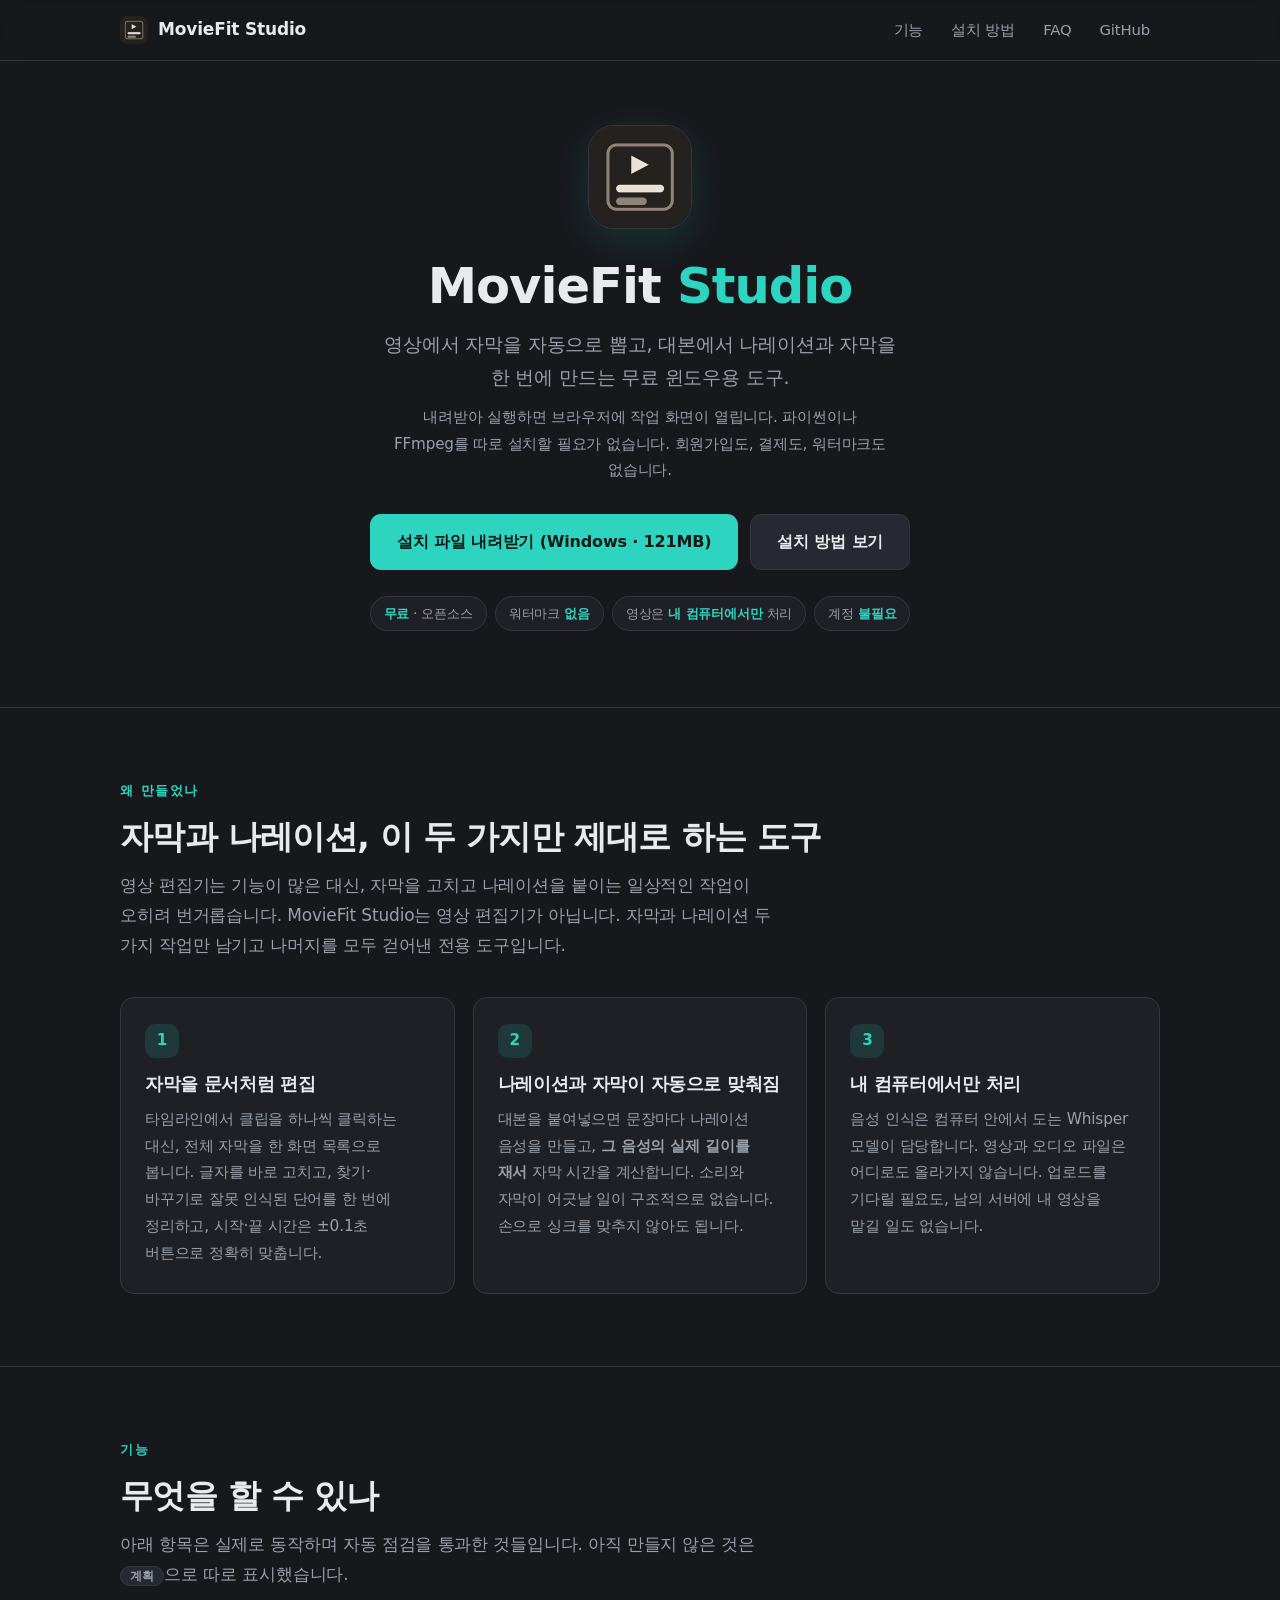
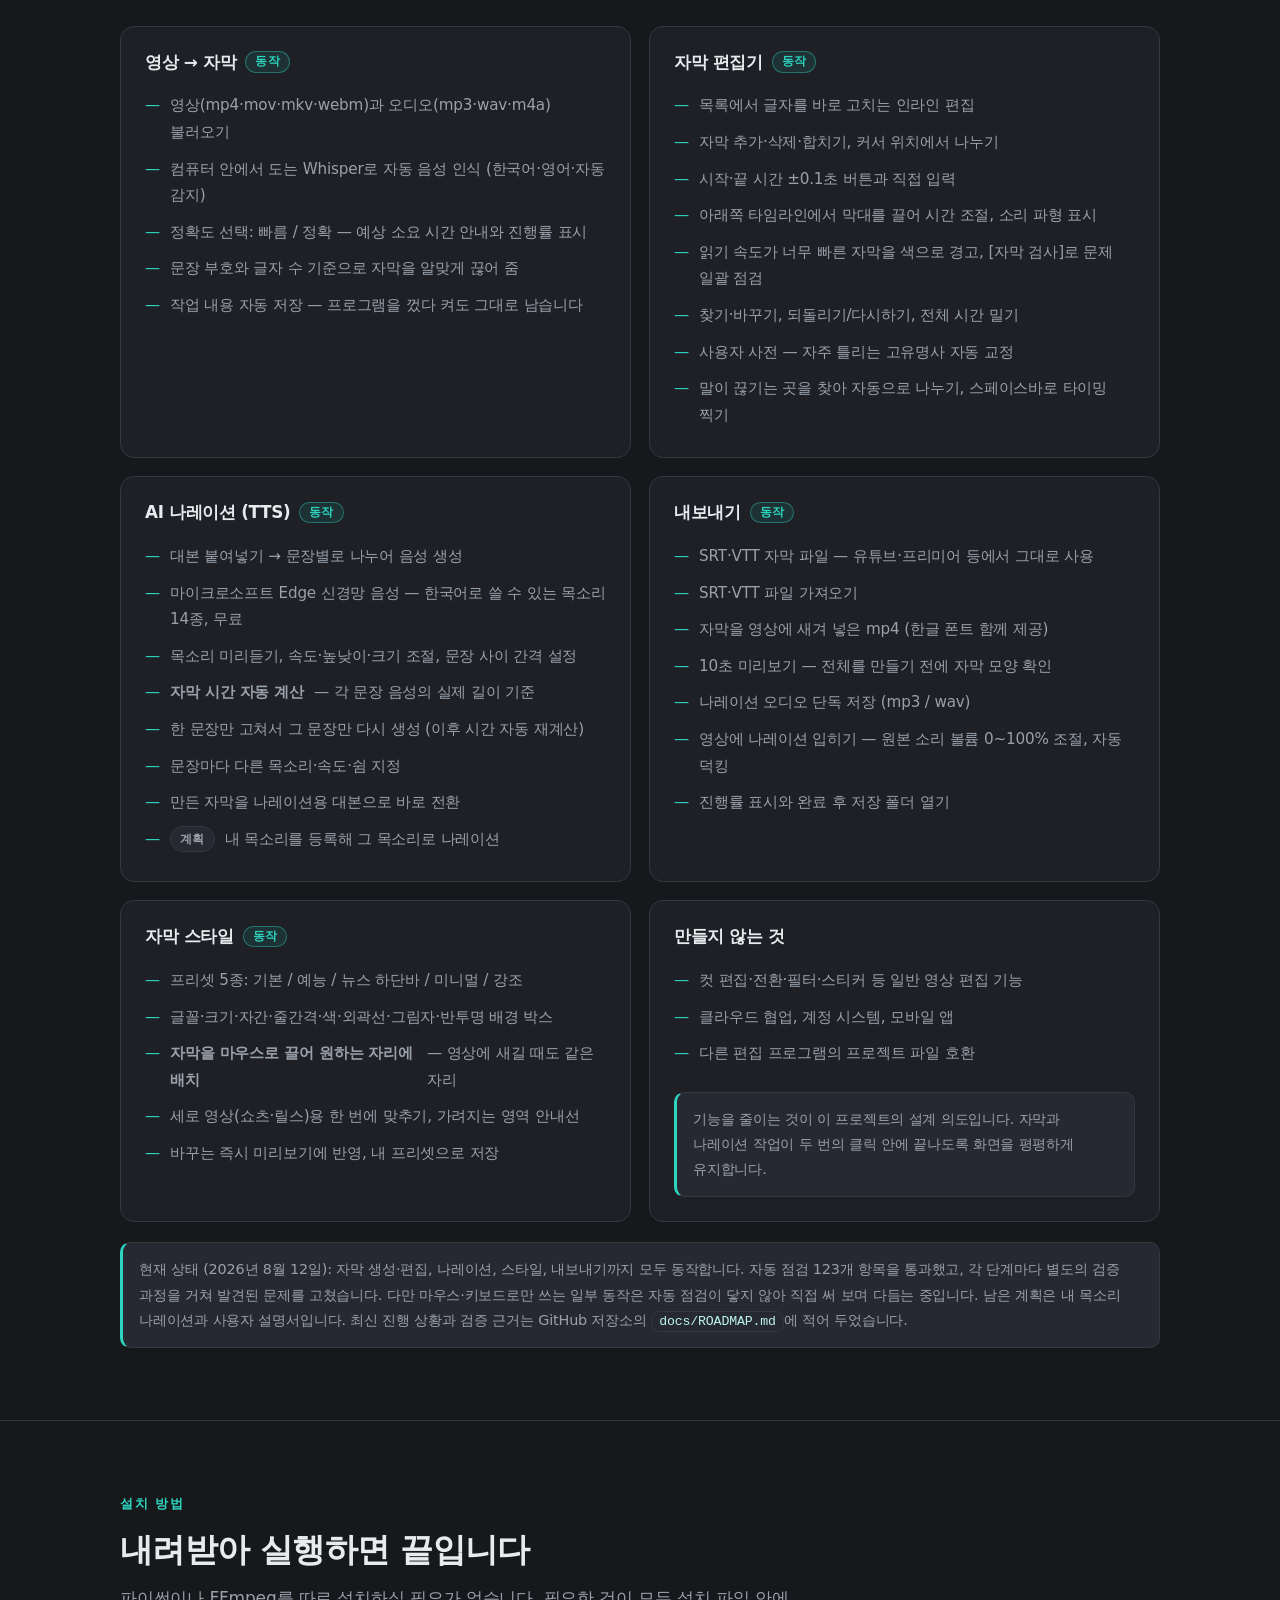
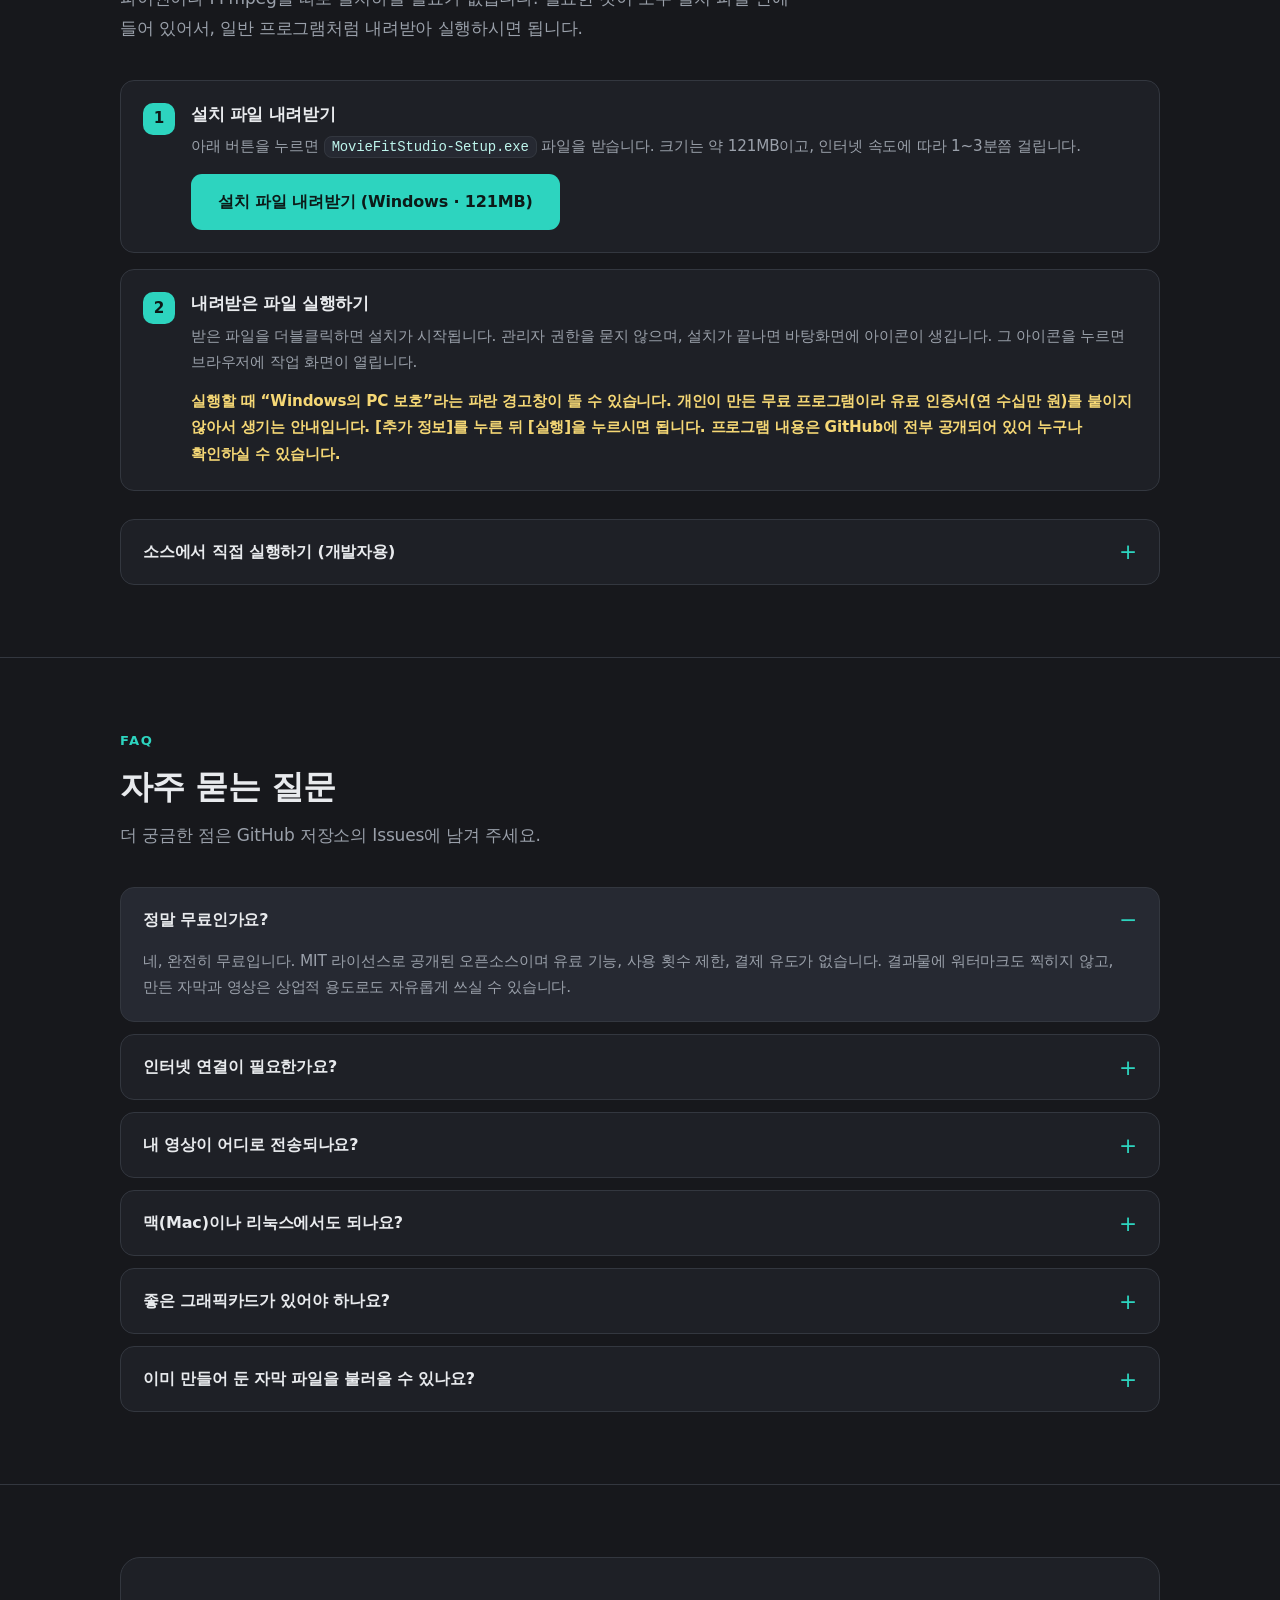
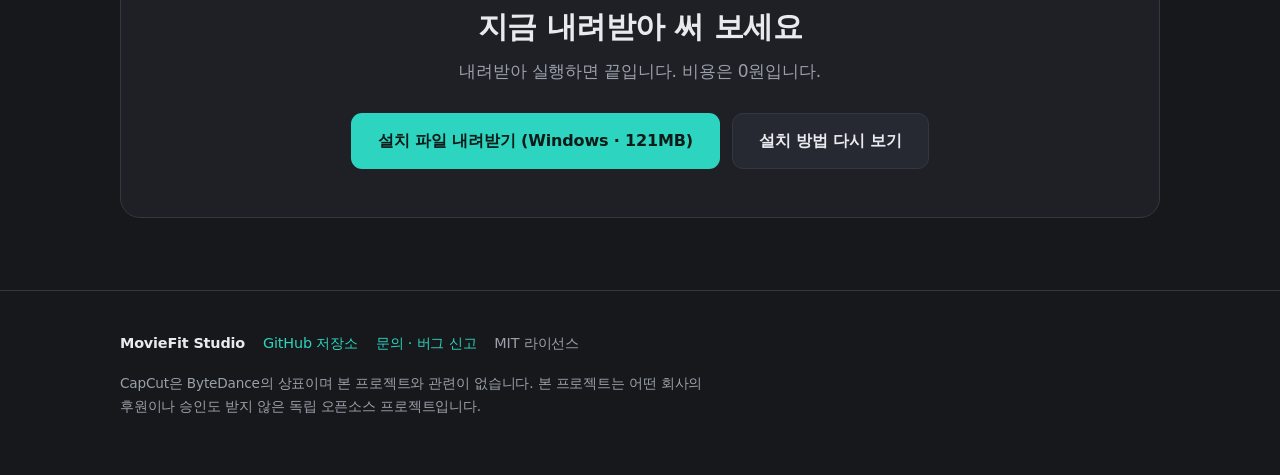
==== commit 6261bf0e: "소개 사이트의 로고를 크림 아이콘으로 바꾸고 파일 크기를 실제 값으로 고친다 - landing/icons/ 는 앱과 별도 사본이라 아직 청록 아이콘이었다. 앱과 같은 그림으로 맞춘" ====
--- a/landing/index.html
+++ b/landing/index.html
@@ -271,7 +271,7 @@
       <p class="tagline">영상에서 자막을 자동으로 뽑고, 대본에서 나레이션과 자막을 한 번에 만드는 무료 윈도우용 도구.</p>
       <p class="sub">내려받아 실행하면 브라우저에 작업 화면이 열립니다. 파이썬이나 FFmpeg를 따로 설치할 필요가 없습니다. 회원가입도, 결제도, 워터마크도 없습니다.</p>
       <div class="btnrow">
-        <a class="btn btn-primary" href="https://github.com/parkjikoon-hub/moviefit-studio/releases/latest/download/MovieFitStudio-Setup.exe">설치 파일 내려받기 (Windows · 123MB)</a>
+        <a class="btn btn-primary" href="https://github.com/parkjikoon-hub/moviefit-studio/releases/latest/download/MovieFitStudio-Setup.exe">설치 파일 내려받기 (Windows · 121MB)</a>
         <a class="btn btn-secondary" href="#install">설치 방법 보기</a>
       </div>
       <ul class="badges">
@@ -410,9 +410,9 @@
 
         <div class="step">
           <h3>설치 파일 내려받기</h3>
-          <p>아래 버튼을 누르면 <code>MovieFitStudio-Setup.exe</code> 파일을 받습니다. 크기는 약 123MB이고, 인터넷 속도에 따라 1~3분쯤 걸립니다.</p>
+          <p>아래 버튼을 누르면 <code>MovieFitStudio-Setup.exe</code> 파일을 받습니다. 크기는 약 121MB이고, 인터넷 속도에 따라 1~3분쯤 걸립니다.</p>
           <p style="margin-top:14px;">
-            <a class="btn btn-primary" href="https://github.com/parkjikoon-hub/moviefit-studio/releases/latest/download/MovieFitStudio-Setup.exe">설치 파일 내려받기 (Windows · 123MB)</a>
+            <a class="btn btn-primary" href="https://github.com/parkjikoon-hub/moviefit-studio/releases/latest/download/MovieFitStudio-Setup.exe">설치 파일 내려받기 (Windows · 121MB)</a>
           </p>
         </div>
 
@@ -484,7 +484,7 @@
         <h2>지금 내려받아 써 보세요</h2>
         <p>내려받아 실행하면 끝입니다. 비용은 0원입니다.</p>
         <div class="btnrow">
-          <a class="btn btn-primary" href="https://github.com/parkjikoon-hub/moviefit-studio/releases/latest/download/MovieFitStudio-Setup.exe">설치 파일 내려받기 (Windows · 123MB)</a>
+          <a class="btn btn-primary" href="https://github.com/parkjikoon-hub/moviefit-studio/releases/latest/download/MovieFitStudio-Setup.exe">설치 파일 내려받기 (Windows · 121MB)</a>
           <a class="btn btn-secondary" href="#install">설치 방법 다시 보기</a>
         </div>
       </div>
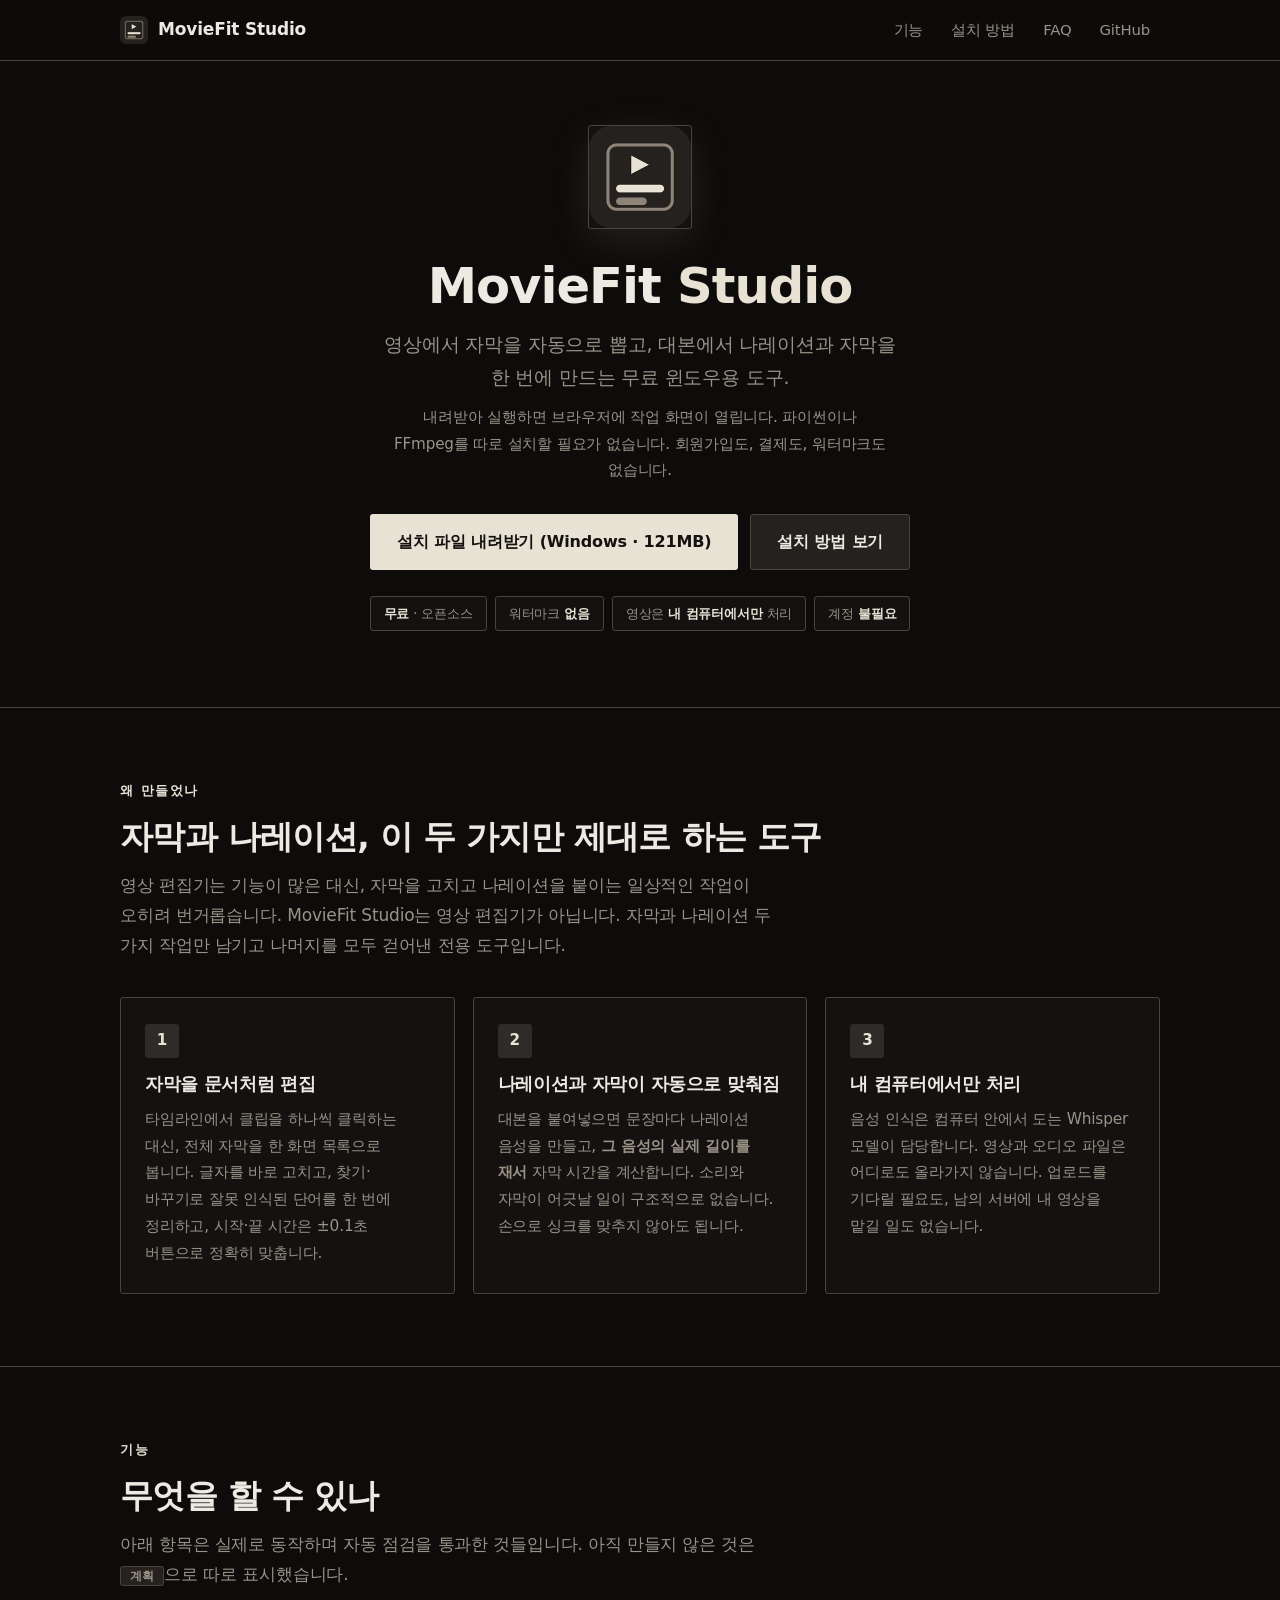
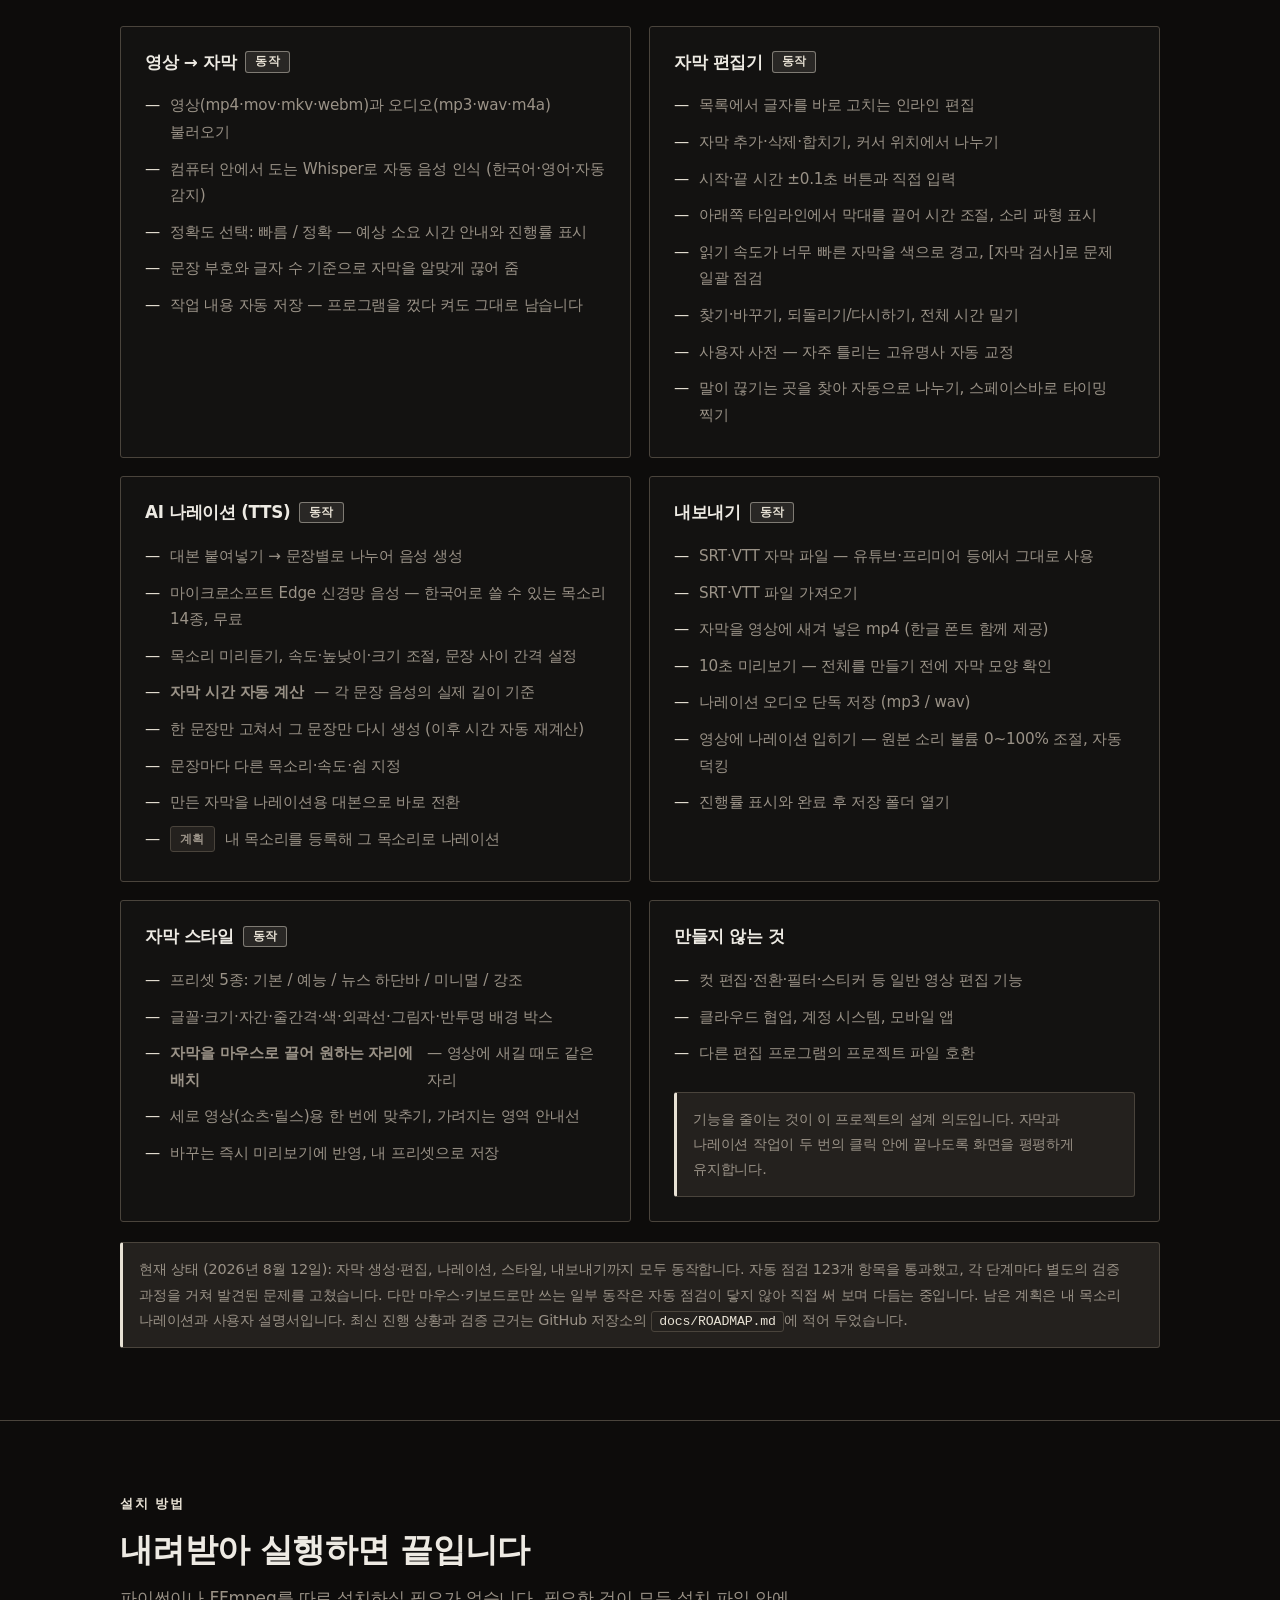
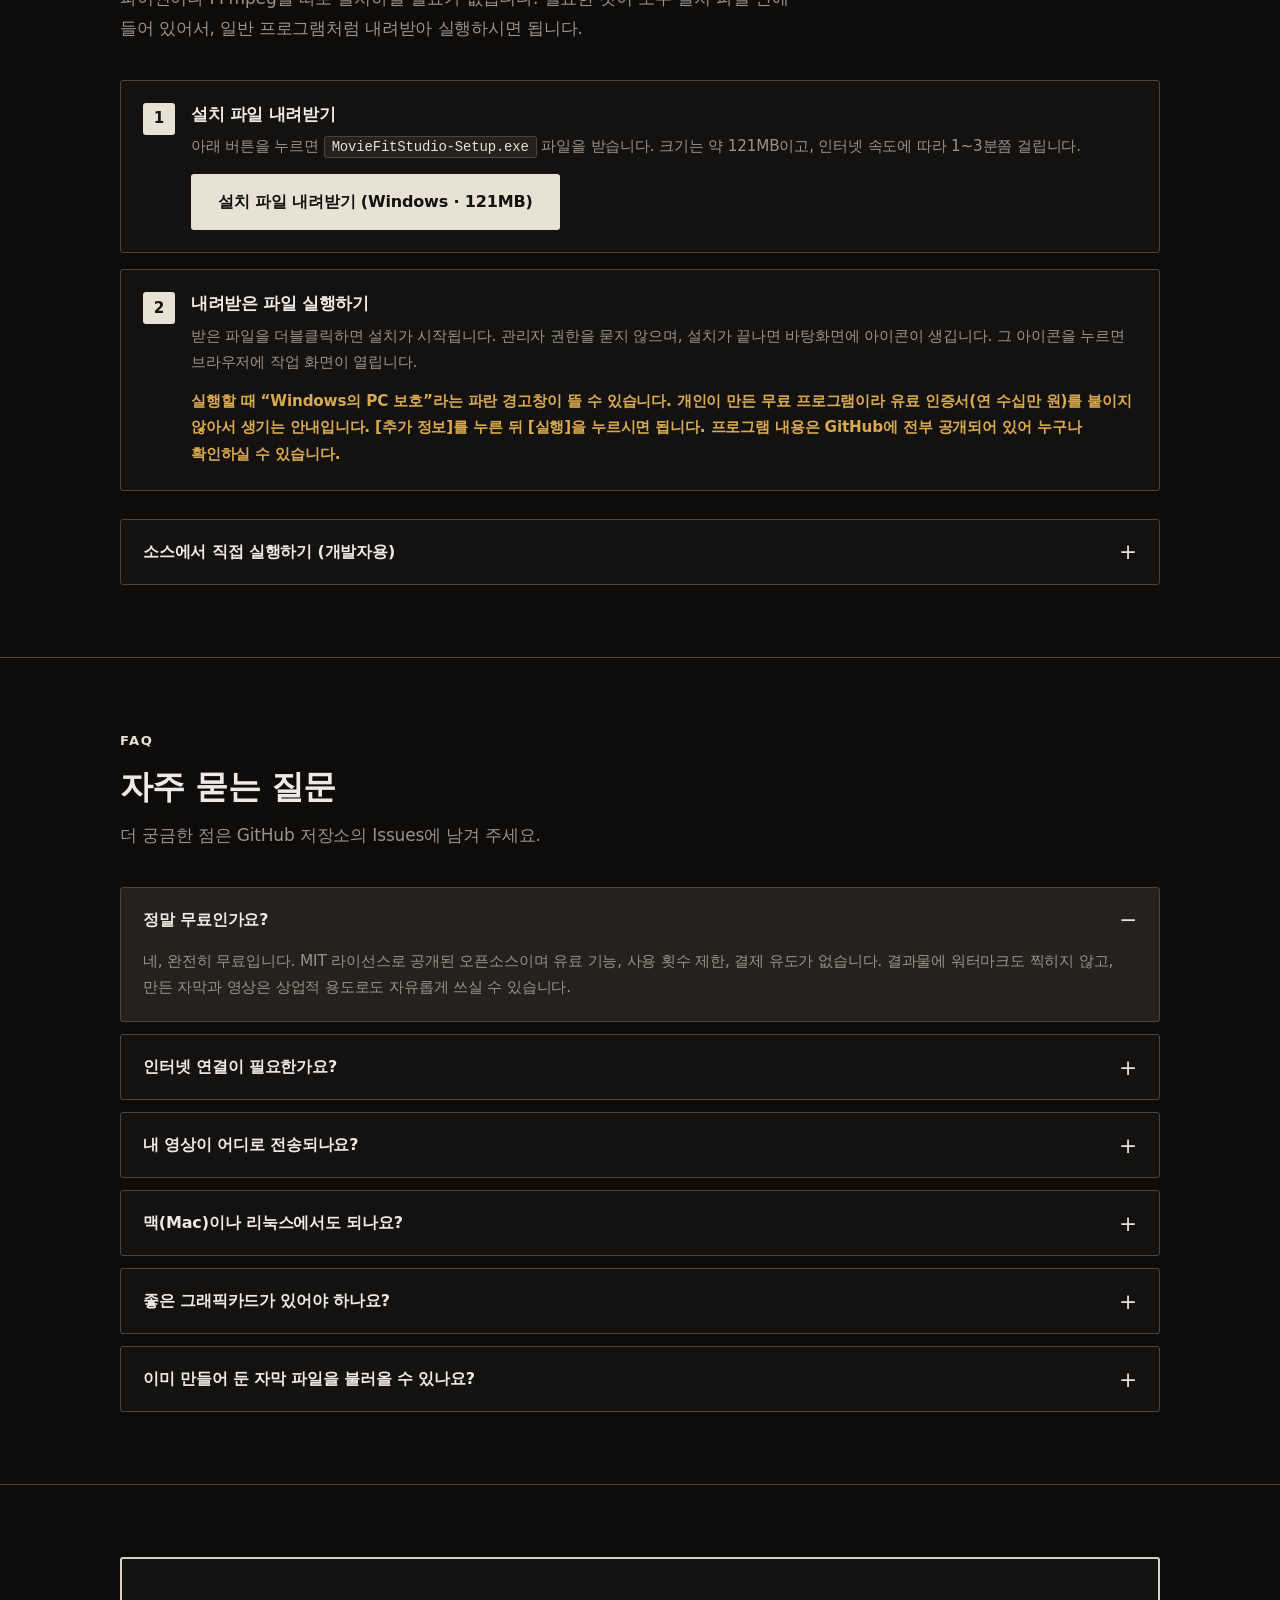
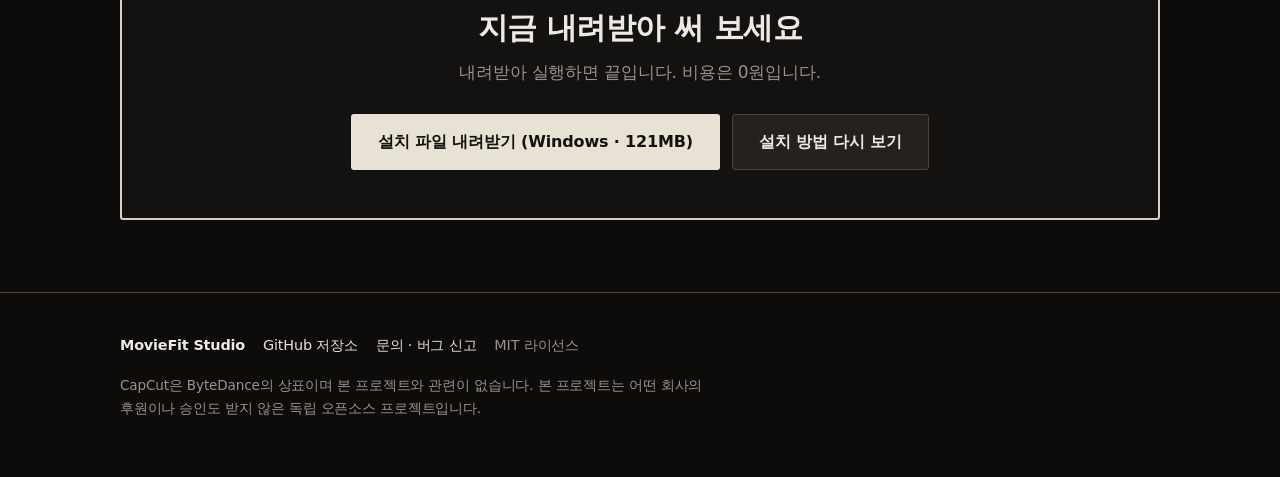
==== commit 7768e663: "소개 사이트를 크림색으로 맞추고 문서에 남은 청록 표기를 걷어낸다 사이트에서는 청록을 보고 내려받았는데 프로그램을 켜면 크림이 나와서 같은 물건으로 보이지 않았다. 아이콘만 바꿨을" ====
--- a/landing/index.html
+++ b/landing/index.html
@@ -5,7 +5,7 @@
 <meta name="viewport" content="width=device-width, initial-scale=1">
 <title>MovieFit Studio — 무료 자막 자동 생성 · AI 나레이션 도구</title>
 <meta name="description" content="영상을 넣으면 자막을 자동으로 만들고, 대본을 넣으면 AI 나레이션과 완벽히 동기화된 자막을 만들어 주는 무료 윈도우용 도구. 내 컴퓨터에서만 처리되고, 워터마크도 계정도 없습니다.">
-<meta name="theme-color" content="#17181C">
+<meta name="theme-color" content="#0D0C0B">
 <link rel="icon" href="icons/favicon.ico" sizes="any">
 <link rel="icon" type="image/png" href="icons/icon-192.png">
 <link rel="apple-touch-icon" href="icons/icon-192.png">
@@ -21,15 +21,20 @@
 <meta name="twitter:image" content="icons/icon-512.png">
 <style>
 :root{
-  --bg:#17181C;
-  --surface:#1E2026;
-  --surface-2:#262932;
-  --border:#33373F;
-  --text:#E8EAED;
-  --dim:#9AA0AA;
-  --accent:#2DD4BF;
-  --accent-dark:#14B8A6;
-  --radius:14px;
+  /* 색은 프로그램 화면(app/static/style.css)의 :root 를 그대로 따른다.
+     사이트에서는 청록을 보고 내려받았는데 프로그램을 켜면 크림이 나오면
+     같은 물건으로 보이지 않는다. */
+  --bg:#0D0C0B;          /* 따뜻한 검정 바탕 */
+  --surface:#131211;     /* 카드 바탕 */
+  --surface-2:#24211E;   /* 한 단계 밝은 상자 */
+  --border:#4A443C;      /* 보통 구분선 */
+  --border-strong:#D8CFBC; /* 바깥 상자 테두리 — 진한 크림 */
+  --text:#EDEAE3;
+  --dim:#9A9287;
+  --accent:#E8E2D5;      /* 강조색 = 크림 한 가지 */
+  --accent-dark:#CFC7B5;
+  --accent-ink:#14120F;  /* 크림 바탕 위에 얹는 글자색 */
+  --radius:3px;          /* 모서리는 거의 각지게 */
   --maxw:1080px;
 }
 *,*::before,*::after{box-sizing:border-box;}
@@ -51,7 +56,7 @@
 :focus-visible{
   outline:3px solid var(--accent);
   outline-offset:3px;
-  border-radius:6px;
+  border-radius:3px;
 }
 h1,h2,h3{line-height:1.35;margin:0;letter-spacing:-0.02em;}
 p{margin:0;}
@@ -61,8 +66,8 @@
   font-size:0.92em;
   background:var(--surface-2);
   border:1px solid var(--border);
-  color:#BDF5EC;
-  border-radius:8px;
+  color:var(--accent);
+  border-radius:3px;
   padding:2px 7px;
   overflow-wrap:anywhere;
   white-space:pre-wrap;
@@ -91,17 +96,17 @@
 /* ── 헤더 ── */
 .topbar{
   position:sticky;top:0;z-index:50;
-  background:rgba(23,24,28,0.88);
+  background:rgba(13,12,11,0.9);
   backdrop-filter:blur(10px);
   border-bottom:1px solid var(--border);
 }
 .topbar .wrap{display:flex;align-items:center;gap:14px;height:60px;}
 .brand{display:flex;align-items:center;gap:10px;color:var(--text);font-weight:700;}
 .brand:hover{text-decoration:none;}
-.brand img{width:28px;height:28px;border-radius:7px;}
+.brand img{width:28px;height:28px;border-radius:3px;}
 .topbar nav{margin-left:auto;display:flex;gap:8px;align-items:center;}
 .topbar nav a{
-  color:var(--dim);font-size:0.93rem;padding:6px 10px;border-radius:8px;
+  color:var(--dim);font-size:0.93rem;padding:6px 10px;border-radius:3px;
 }
 .topbar nav a:hover{color:var(--text);background:var(--surface-2);text-decoration:none;}
 .nav-hide{display:none;}
@@ -110,9 +115,9 @@
 /* ── 히어로 ── */
 .hero{padding:64px 0 76px;text-align:center;}
 .hero-logo{
-  width:104px;height:104px;margin:0 auto 24px;border-radius:26px;
+  width:104px;height:104px;margin:0 auto 24px;border-radius:3px;
   border:1px solid var(--border);background:var(--surface);
-  box-shadow:0 12px 40px rgba(45,212,191,0.14);
+  box-shadow:0 12px 40px rgba(232,226,213,0.10);
 }
 .hero h1{font-size:clamp(2rem,7vw,3.1rem);margin-bottom:8px;}
 .hero h1 .accent{color:var(--accent);}
@@ -124,21 +129,21 @@
 .btnrow{display:flex;flex-wrap:wrap;gap:12px;justify-content:center;}
 .btn{
   display:inline-flex;align-items:center;justify-content:center;gap:8px;
-  padding:13px 26px;border-radius:11px;font-weight:700;font-size:1rem;
+  padding:13px 26px;border-radius:3px;font-weight:700;font-size:1rem;
   border:1px solid transparent;cursor:pointer;transition:transform .12s ease,background .12s ease;
 }
 .btn:hover{text-decoration:none;transform:translateY(-1px);}
-.btn-primary{background:var(--accent);color:#0C1A18;}
+.btn-primary{background:var(--accent);color:var(--accent-ink);}
 .btn-primary:hover{background:var(--accent-dark);}
 .btn-secondary{background:var(--surface-2);color:var(--text);border-color:var(--border);}
-.btn-secondary:hover{background:#2F333E;}
+.btn-secondary:hover{background:#302C28;}
 .badges{
   display:flex;flex-wrap:wrap;gap:8px;justify-content:center;margin-top:26px;
 }
 .badge{
   font-size:0.83rem;color:var(--dim);
   border:1px solid var(--border);background:var(--surface);
-  border-radius:999px;padding:5px 13px;
+  border-radius:3px;padding:5px 13px;
 }
 .badge b{color:var(--accent);font-weight:700;}
 
@@ -156,8 +161,8 @@
 .card p{color:var(--dim);font-size:0.96rem;}
 .card .num{
   display:inline-flex;align-items:center;justify-content:center;
-  width:34px;height:34px;border-radius:10px;margin-bottom:14px;
-  background:rgba(45,212,191,0.13);color:var(--accent);
+  width:34px;height:34px;border-radius:3px;margin-bottom:14px;
+  background:rgba(232,226,213,0.12);color:var(--accent);
   font-weight:800;font-size:0.95rem;
 }
 
@@ -171,15 +176,15 @@
 .feat li::before{content:"—";color:var(--accent);flex:none;}
 .tag{
   font-size:0.72rem;font-weight:700;letter-spacing:0.02em;
-  border-radius:999px;padding:2px 9px;border:1px solid var(--border);
+  border-radius:3px;padding:2px 9px;border:1px solid var(--border);
   color:var(--dim);background:var(--surface-2);
 }
-.tag.now{color:var(--accent);border-color:rgba(45,212,191,0.4);background:rgba(45,212,191,0.1);}
+.tag.now{color:var(--accent);border-color:rgba(232,226,213,0.45);background:rgba(232,226,213,0.10);}
 .note{
   margin-top:20px;color:var(--dim);font-size:0.9rem;
   background:var(--surface-2);border:1px solid var(--border);
   border-left:3px solid var(--accent);
-  border-radius:10px;padding:14px 16px;
+  border-radius:3px;padding:14px 16px;
 }
 
 /* ── 설치 단계 ── */
@@ -192,13 +197,13 @@
 .step::before{
   counter-increment:step;content:counter(step);
   position:absolute;left:22px;top:22px;
-  width:32px;height:32px;border-radius:10px;
+  width:32px;height:32px;border-radius:3px;
   display:flex;align-items:center;justify-content:center;
-  background:var(--accent);color:#0C1A18;font-weight:800;font-size:0.95rem;
+  background:var(--accent);color:var(--accent-ink);font-weight:800;font-size:0.95rem;
 }
 .step h3{font-size:1.05rem;margin-bottom:8px;}
 .step p{color:var(--dim);font-size:0.95rem;}
-.step .warn{color:#F5D775;font-weight:600;}
+.step .warn{color:#D9A94E;font-weight:600;}
 @media (max-width:480px){
   .step{padding-left:24px;padding-top:66px;}
 }
@@ -223,9 +228,10 @@
 details .answer{color:var(--dim);font-size:0.96rem;padding:0 0 20px;margin-top:-4px;}
 
 /* ── CTA ── */
+/* 마지막 내려받기 상자만 진한 크림 2px — 프로그램 화면의 '바깥 상자'와 같은 규칙 */
 .cta{
   text-align:center;background:var(--surface);
-  border:1px solid var(--border);border-radius:20px;padding:48px 24px;
+  border:2px solid var(--border-strong);border-radius:var(--radius);padding:48px 24px;
 }
 .cta h2{font-size:clamp(1.4rem,4vw,1.9rem);margin-bottom:10px;}
 .cta p{color:var(--dim);margin-bottom:26px;}
@@ -236,8 +242,8 @@
 .disclaimer{font-size:0.85rem;line-height:1.7;max-width:70ch;}
 .skip{
   position:absolute;left:-9999px;top:0;
-  background:var(--accent);color:#0C1A18;padding:10px 16px;
-  border-radius:0 0 10px 0;font-weight:700;z-index:100;
+  background:var(--accent);color:var(--accent-ink);padding:10px 16px;
+  border-radius:0 0 3px 0;font-weight:700;z-index:100;
 }
 .skip:focus{left:0;}
 </style>
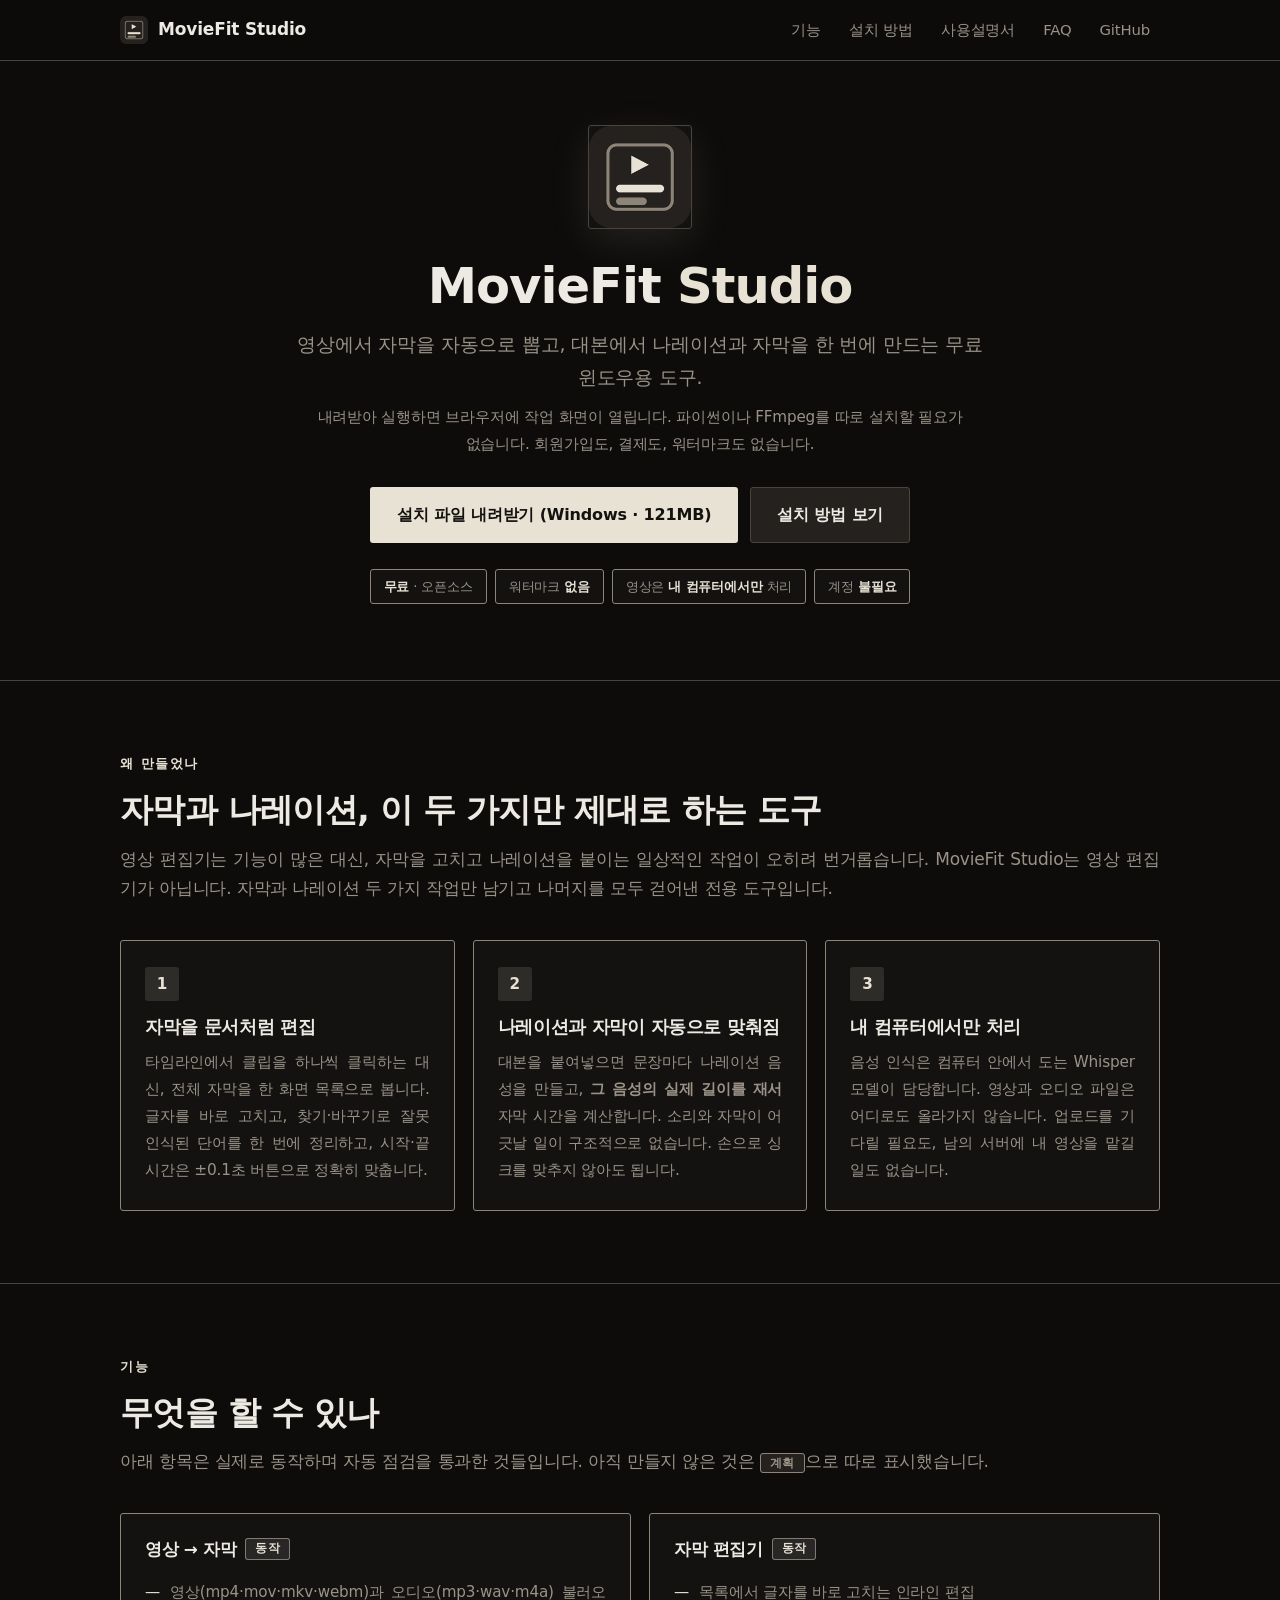
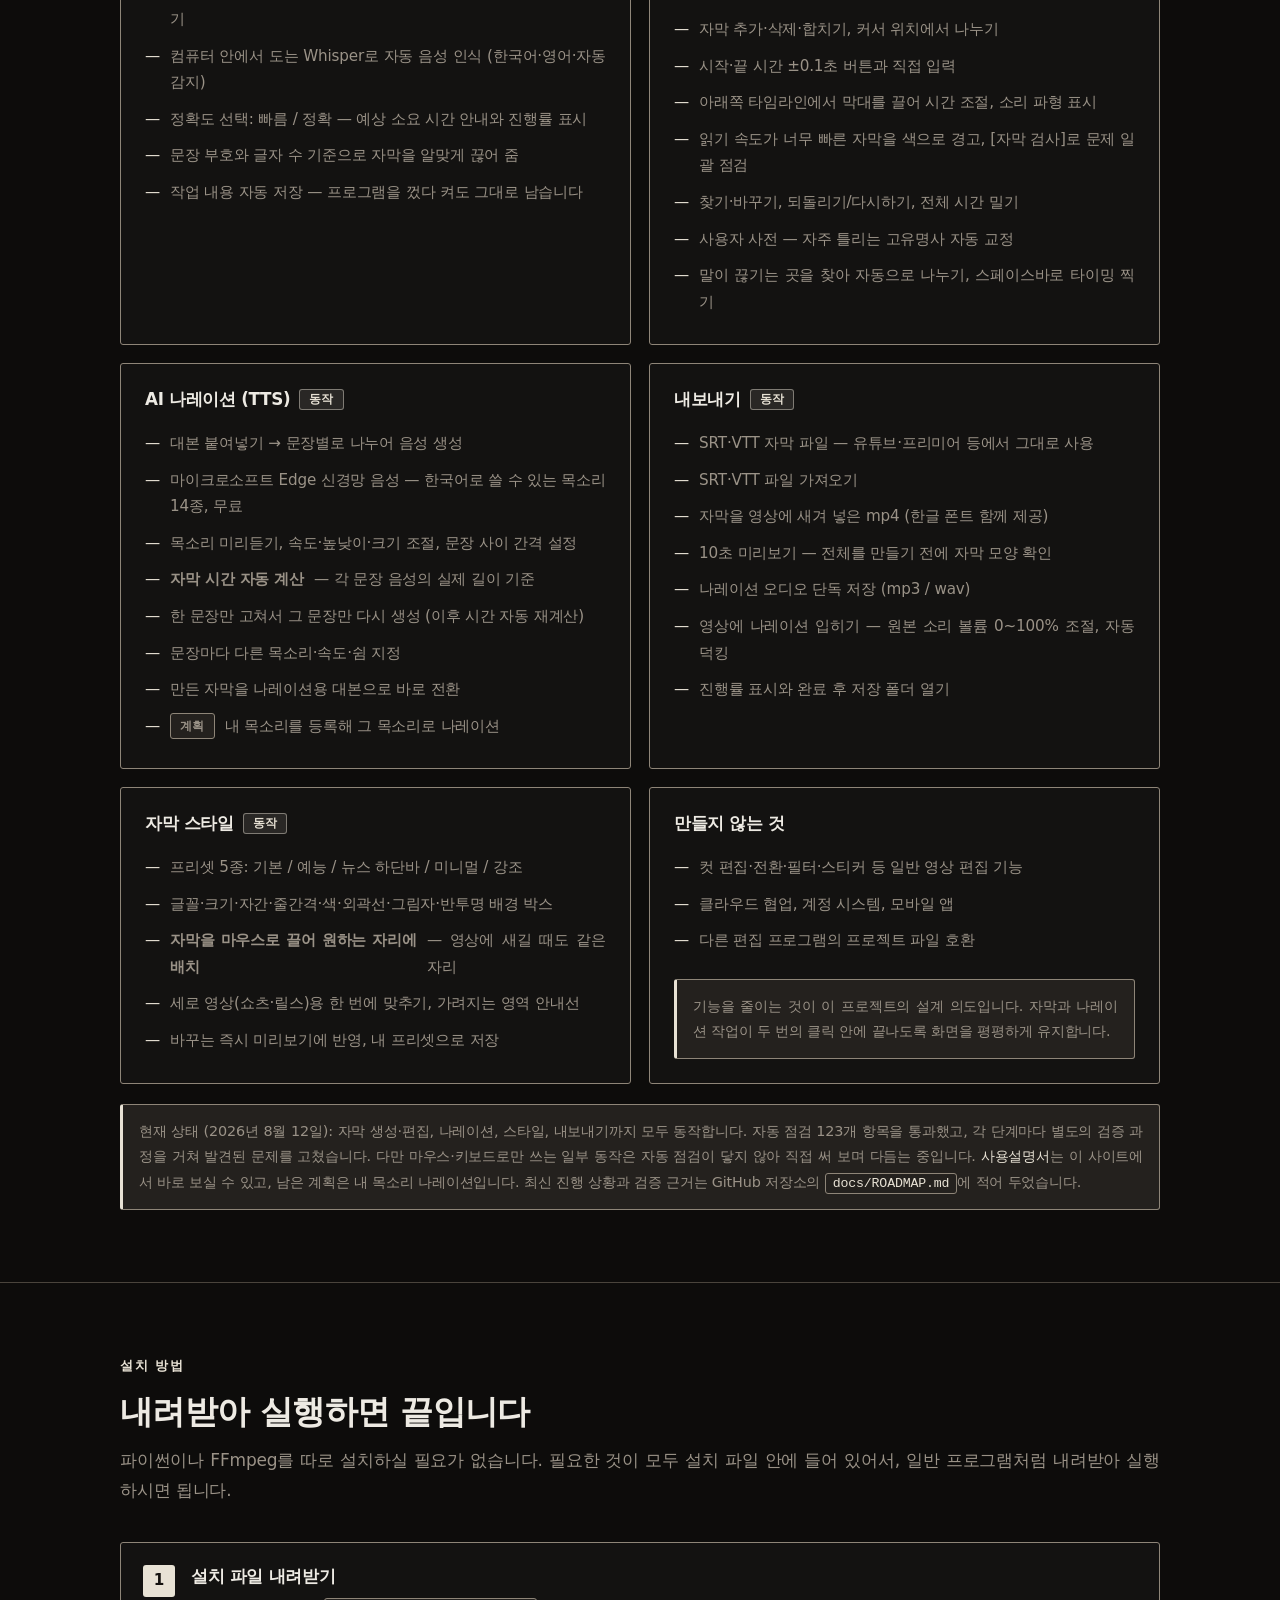
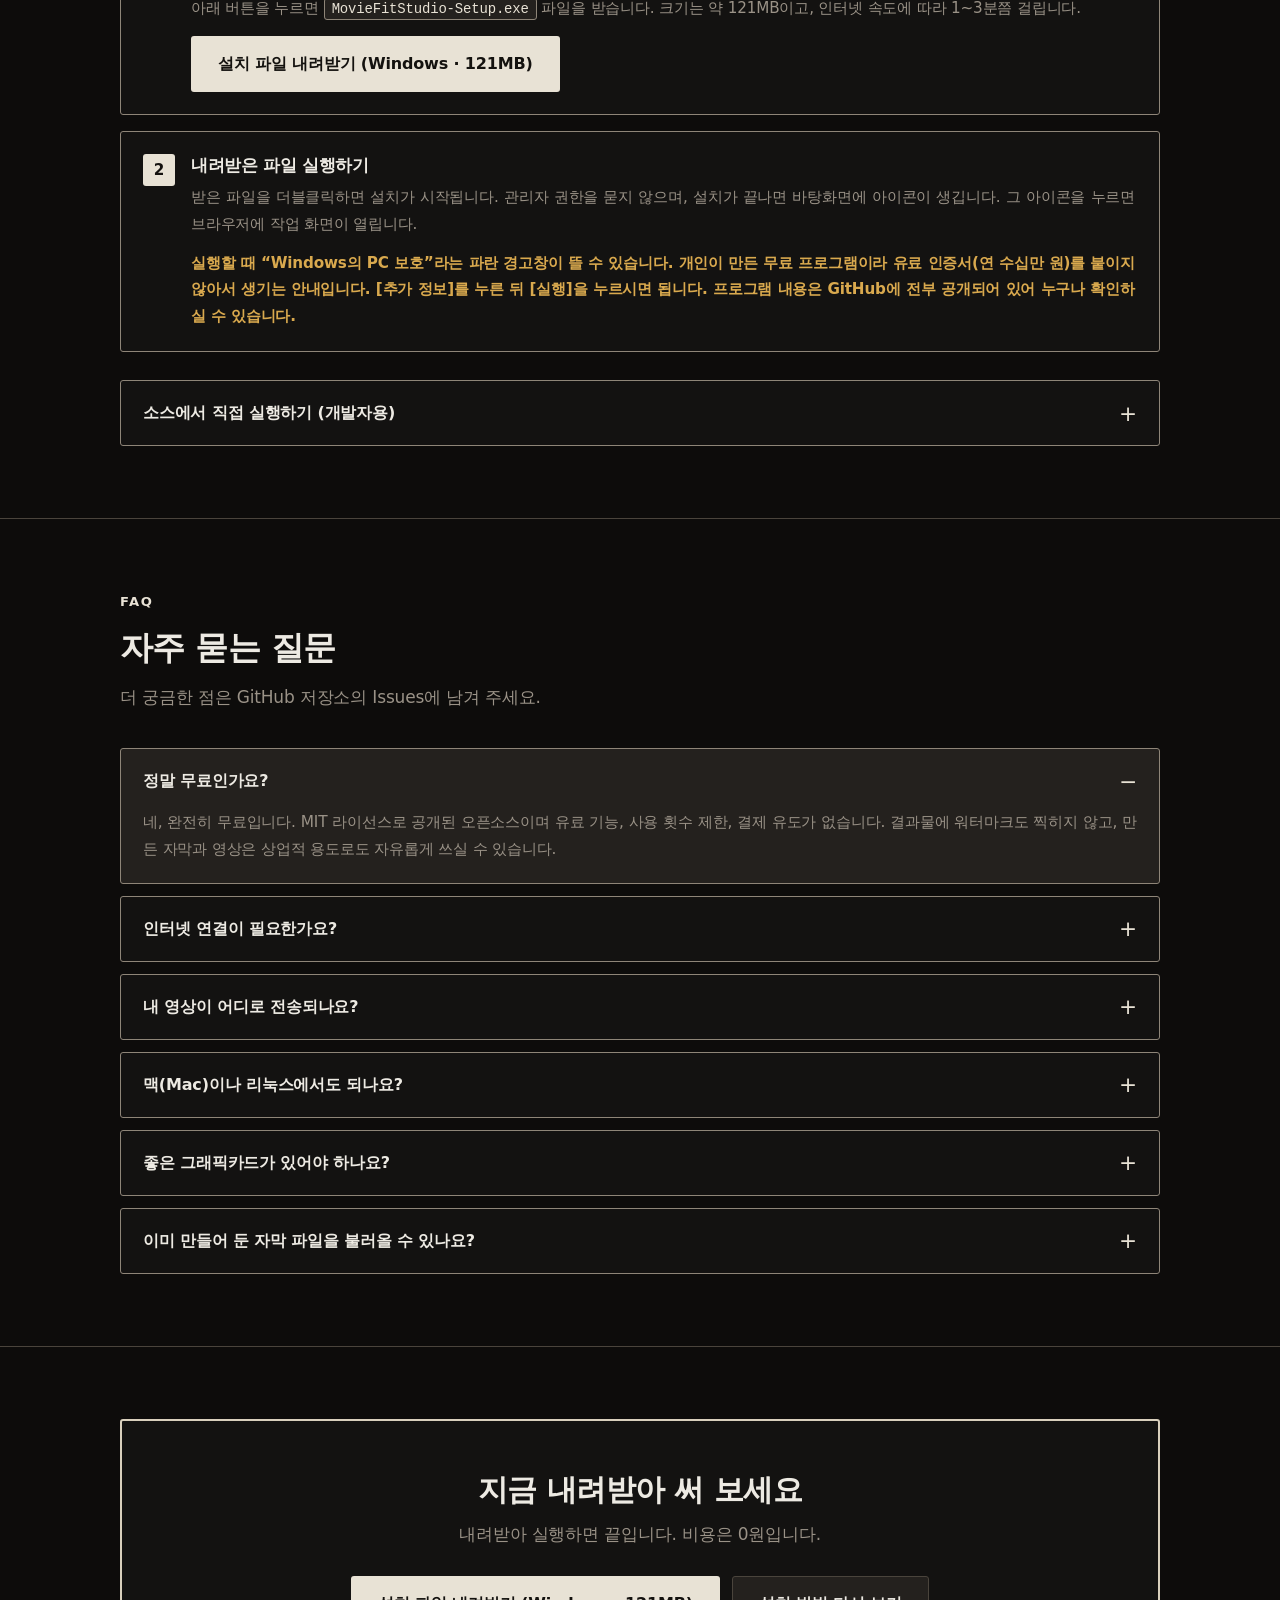
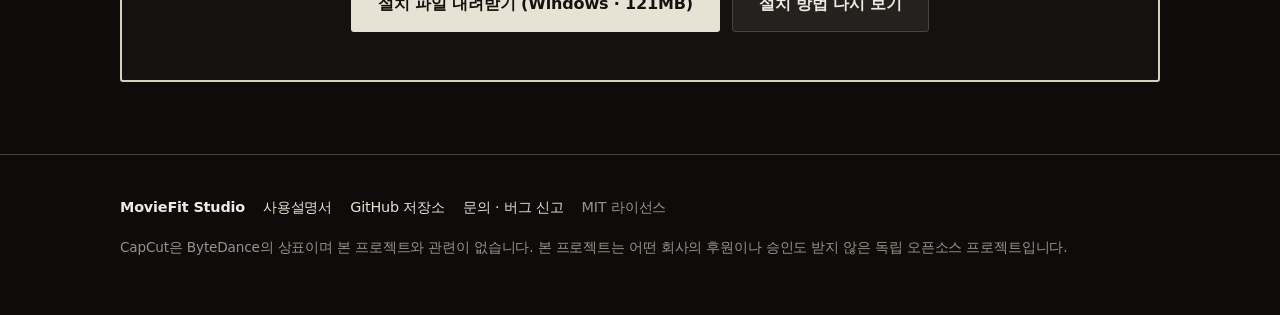
==== commit 73aaf592: "사용설명서를 쓰고, 소개 사이트의 한글 줄바꿈과 상자 테두리를 고친다 사용자가 화면을 보고 세 가지를 지적했다. 문단이 제멋대로 꺾이고, 상자 테두리가 흐리고, 상자 안 글이 한쪽" ====
--- a/landing/index.html
+++ b/landing/index.html
@@ -19,234 +19,7 @@
 <meta name="twitter:title" content="MovieFit Studio — 무료 자막 자동 생성 · AI 나레이션 도구">
 <meta name="twitter:description" content="자막 자동 생성과 AI 나레이션을 한 화면에서. 무료, 워터마크 없음, 로컬 처리.">
 <meta name="twitter:image" content="icons/icon-512.png">
-<style>
-:root{
-  /* 색은 프로그램 화면(app/static/style.css)의 :root 를 그대로 따른다.
-     사이트에서는 청록을 보고 내려받았는데 프로그램을 켜면 크림이 나오면
-     같은 물건으로 보이지 않는다. */
-  --bg:#0D0C0B;          /* 따뜻한 검정 바탕 */
-  --surface:#131211;     /* 카드 바탕 */
-  --surface-2:#24211E;   /* 한 단계 밝은 상자 */
-  --border:#4A443C;      /* 보통 구분선 */
-  --border-strong:#D8CFBC; /* 바깥 상자 테두리 — 진한 크림 */
-  --text:#EDEAE3;
-  --dim:#9A9287;
-  --accent:#E8E2D5;      /* 강조색 = 크림 한 가지 */
-  --accent-dark:#CFC7B5;
-  --accent-ink:#14120F;  /* 크림 바탕 위에 얹는 글자색 */
-  --radius:3px;          /* 모서리는 거의 각지게 */
-  --maxw:1080px;
-}
-*,*::before,*::after{box-sizing:border-box;}
-html{-webkit-text-size-adjust:100%;scroll-behavior:smooth;}
-body{
-  margin:0;
-  background:var(--bg);
-  color:var(--text);
-  font-family:"Pretendard","Malgun Gothic",system-ui,sans-serif;
-  font-size:17px;
-  line-height:1.75;
-  letter-spacing:-0.01em;
-  overflow-x:hidden;
-  word-break:keep-all;
-}
-img{max-width:100%;height:auto;display:block;}
-a{color:var(--accent);text-decoration:none;}
-a:hover{text-decoration:underline;}
-:focus-visible{
-  outline:3px solid var(--accent);
-  outline-offset:3px;
-  border-radius:3px;
-}
-h1,h2,h3{line-height:1.35;margin:0;letter-spacing:-0.02em;}
-p{margin:0;}
-ul{margin:0;padding:0;list-style:none;}
-code{
-  font-family:"Consolas","D2Coding",ui-monospace,monospace;
-  font-size:0.92em;
-  background:var(--surface-2);
-  border:1px solid var(--border);
-  color:var(--accent);
-  border-radius:3px;
-  padding:2px 7px;
-  overflow-wrap:anywhere;
-  white-space:pre-wrap;
-}
-code.block{
-  display:block;
-  padding:12px 14px;
-  margin-top:10px;
-  line-height:1.6;
-}
-
-.wrap{width:100%;max-width:var(--maxw);margin:0 auto;padding:0 20px;}
-.section{padding:72px 0;border-top:1px solid var(--border);}
-.section:first-of-type{border-top:none;}
-.eyebrow{
-  color:var(--accent);
-  font-size:0.82rem;
-  font-weight:700;
-  letter-spacing:0.12em;
-  text-transform:uppercase;
-  margin-bottom:12px;
-}
-.section h2{font-size:clamp(1.5rem,4.2vw,2.05rem);margin-bottom:12px;}
-.section .lead{color:var(--dim);max-width:62ch;margin-bottom:36px;}
-
-/* ── 헤더 ── */
-.topbar{
-  position:sticky;top:0;z-index:50;
-  background:rgba(13,12,11,0.9);
-  backdrop-filter:blur(10px);
-  border-bottom:1px solid var(--border);
-}
-.topbar .wrap{display:flex;align-items:center;gap:14px;height:60px;}
-.brand{display:flex;align-items:center;gap:10px;color:var(--text);font-weight:700;}
-.brand:hover{text-decoration:none;}
-.brand img{width:28px;height:28px;border-radius:3px;}
-.topbar nav{margin-left:auto;display:flex;gap:8px;align-items:center;}
-.topbar nav a{
-  color:var(--dim);font-size:0.93rem;padding:6px 10px;border-radius:3px;
-}
-.topbar nav a:hover{color:var(--text);background:var(--surface-2);text-decoration:none;}
-.nav-hide{display:none;}
-@media (min-width:640px){.nav-hide{display:inline-block;}}
-
-/* ── 히어로 ── */
-.hero{padding:64px 0 76px;text-align:center;}
-.hero-logo{
-  width:104px;height:104px;margin:0 auto 24px;border-radius:3px;
-  border:1px solid var(--border);background:var(--surface);
-  box-shadow:0 12px 40px rgba(232,226,213,0.10);
-}
-.hero h1{font-size:clamp(2rem,7vw,3.1rem);margin-bottom:8px;}
-.hero h1 .accent{color:var(--accent);}
-.hero .tagline{
-  color:var(--dim);font-size:clamp(1rem,2.6vw,1.18rem);
-  max-width:44ch;margin:0 auto 10px;
-}
-.hero .sub{color:var(--dim);font-size:0.95rem;max-width:52ch;margin:0 auto 30px;}
-.btnrow{display:flex;flex-wrap:wrap;gap:12px;justify-content:center;}
-.btn{
-  display:inline-flex;align-items:center;justify-content:center;gap:8px;
-  padding:13px 26px;border-radius:3px;font-weight:700;font-size:1rem;
-  border:1px solid transparent;cursor:pointer;transition:transform .12s ease,background .12s ease;
-}
-.btn:hover{text-decoration:none;transform:translateY(-1px);}
-.btn-primary{background:var(--accent);color:var(--accent-ink);}
-.btn-primary:hover{background:var(--accent-dark);}
-.btn-secondary{background:var(--surface-2);color:var(--text);border-color:var(--border);}
-.btn-secondary:hover{background:#302C28;}
-.badges{
-  display:flex;flex-wrap:wrap;gap:8px;justify-content:center;margin-top:26px;
-}
-.badge{
-  font-size:0.83rem;color:var(--dim);
-  border:1px solid var(--border);background:var(--surface);
-  border-radius:3px;padding:5px 13px;
-}
-.badge b{color:var(--accent);font-weight:700;}
-
-/* ── 카드 그리드 ── */
-.grid{display:grid;gap:18px;}
-.grid-3{grid-template-columns:1fr;}
-@media (min-width:760px){.grid-3{grid-template-columns:repeat(3,1fr);}}
-.grid-2{grid-template-columns:1fr;}
-@media (min-width:760px){.grid-2{grid-template-columns:repeat(2,1fr);}}
-.card{
-  background:var(--surface);border:1px solid var(--border);
-  border-radius:var(--radius);padding:26px 24px;
-}
-.card h3{font-size:1.12rem;margin-bottom:10px;}
-.card p{color:var(--dim);font-size:0.96rem;}
-.card .num{
-  display:inline-flex;align-items:center;justify-content:center;
-  width:34px;height:34px;border-radius:3px;margin-bottom:14px;
-  background:rgba(232,226,213,0.12);color:var(--accent);
-  font-weight:800;font-size:0.95rem;
-}
-
-/* ── 기능 목록 ── */
-.feat{background:var(--surface);border:1px solid var(--border);border-radius:var(--radius);padding:24px;}
-.feat h3{font-size:1.05rem;margin-bottom:14px;display:flex;align-items:center;gap:9px;flex-wrap:wrap;}
-.feat li{
-  display:flex;gap:10px;align-items:flex-start;
-  color:var(--dim);font-size:0.95rem;padding:5px 0;
-}
-.feat li::before{content:"—";color:var(--accent);flex:none;}
-.tag{
-  font-size:0.72rem;font-weight:700;letter-spacing:0.02em;
-  border-radius:3px;padding:2px 9px;border:1px solid var(--border);
-  color:var(--dim);background:var(--surface-2);
-}
-.tag.now{color:var(--accent);border-color:rgba(232,226,213,0.45);background:rgba(232,226,213,0.10);}
-.note{
-  margin-top:20px;color:var(--dim);font-size:0.9rem;
-  background:var(--surface-2);border:1px solid var(--border);
-  border-left:3px solid var(--accent);
-  border-radius:3px;padding:14px 16px;
-}
-
-/* ── 설치 단계 ── */
-.steps{counter-reset:step;display:grid;gap:16px;}
-.step{
-  background:var(--surface);border:1px solid var(--border);
-  border-radius:var(--radius);padding:22px 24px;
-  position:relative;padding-left:70px;
-}
-.step::before{
-  counter-increment:step;content:counter(step);
-  position:absolute;left:22px;top:22px;
-  width:32px;height:32px;border-radius:3px;
-  display:flex;align-items:center;justify-content:center;
-  background:var(--accent);color:var(--accent-ink);font-weight:800;font-size:0.95rem;
-}
-.step h3{font-size:1.05rem;margin-bottom:8px;}
-.step p{color:var(--dim);font-size:0.95rem;}
-.step .warn{color:#D9A94E;font-weight:600;}
-@media (max-width:480px){
-  .step{padding-left:24px;padding-top:66px;}
-}
-
-/* ── FAQ ── */
-.faq{display:grid;gap:12px;}
-details{
-  background:var(--surface);border:1px solid var(--border);
-  border-radius:var(--radius);padding:0 22px;
-}
-details[open]{background:var(--surface-2);}
-summary{
-  cursor:pointer;list-style:none;padding:18px 0;
-  font-weight:700;font-size:1rem;
-  display:flex;align-items:center;justify-content:space-between;gap:14px;
-}
-summary::-webkit-details-marker{display:none;}
-summary::after{
-  content:"+";color:var(--accent);font-size:1.35rem;font-weight:400;flex:none;line-height:1;
-}
-details[open] summary::after{content:"\2212";}
-details .answer{color:var(--dim);font-size:0.96rem;padding:0 0 20px;margin-top:-4px;}
-
-/* ── CTA ── */
-/* 마지막 내려받기 상자만 진한 크림 2px — 프로그램 화면의 '바깥 상자'와 같은 규칙 */
-.cta{
-  text-align:center;background:var(--surface);
-  border:2px solid var(--border-strong);border-radius:var(--radius);padding:48px 24px;
-}
-.cta h2{font-size:clamp(1.4rem,4vw,1.9rem);margin-bottom:10px;}
-.cta p{color:var(--dim);margin-bottom:26px;}
-
-/* ── 푸터 ── */
-footer{border-top:1px solid var(--border);padding:40px 0 56px;color:var(--dim);font-size:0.9rem;}
-.footlinks{display:flex;flex-wrap:wrap;gap:8px 18px;margin-bottom:16px;align-items:center;}
-.disclaimer{font-size:0.85rem;line-height:1.7;max-width:70ch;}
-.skip{
-  position:absolute;left:-9999px;top:0;
-  background:var(--accent);color:var(--accent-ink);padding:10px 16px;
-  border-radius:0 0 3px 0;font-weight:700;z-index:100;
-}
-.skip:focus{left:0;}
-</style>
+<link rel="stylesheet" href="style.css">
 </head>
 <body>
 
@@ -261,6 +34,7 @@
     <nav aria-label="주요 메뉴">
       <a class="nav-hide" href="#features">기능</a>
       <a href="#install">설치 방법</a>
+      <a href="/guide">사용설명서</a>
       <a class="nav-hide" href="#faq">FAQ</a>
       <a href="https://github.com/parkjikoon-hub/moviefit-studio">GitHub</a>
     </nav>
@@ -400,7 +174,7 @@
       <p class="note">현재 상태 (2026년 8월 12일): 자막 생성·편집, 나레이션, 스타일, 내보내기까지 모두 동작합니다.
         자동 점검 123개 항목을 통과했고, 각 단계마다 별도의 검증 과정을 거쳐 발견된 문제를 고쳤습니다.
         다만 마우스·키보드로만 쓰는 일부 동작은 자동 점검이 닿지 않아 직접 써 보며 다듬는 중입니다.
-        남은 계획은 내 목소리 나레이션과 사용자 설명서입니다.
+        <a href="/guide">사용설명서</a>는 이 사이트에서 바로 보실 수 있고, 남은 계획은 내 목소리 나레이션입니다.
         최신 진행 상황과 검증 근거는 GitHub 저장소의 <code>docs/ROADMAP.md</code>에 적어 두었습니다.</p>
     </div>
   </section>
@@ -503,6 +277,7 @@
   <div class="wrap">
     <div class="footlinks">
       <strong style="color:var(--text);">MovieFit Studio</strong>
+      <a href="/guide">사용설명서</a>
       <a href="https://github.com/parkjikoon-hub/moviefit-studio">GitHub 저장소</a>
       <a href="https://github.com/parkjikoon-hub/moviefit-studio/issues">문의 · 버그 신고</a>
       <span>MIT 라이선스</span>
--- a/landing/style.css
+++ b/landing/style.css
@@ -0,0 +1,289 @@
+/* MovieFit Studio 소개 사이트 공용 스타일.
+   index.html 과 guide.html 이 함께 쓴다. 한쪽만 고쳐 색이 어긋나는 일을 막으려고 분리했다.
+   색 값은 프로그램 화면(app/static/style.css)의 :root 를 그대로 따른다. */
+:root{
+  /* 색은 프로그램 화면(app/static/style.css)의 :root 를 그대로 따른다.
+     사이트에서는 청록을 보고 내려받았는데 프로그램을 켜면 크림이 나오면
+     같은 물건으로 보이지 않는다. */
+  --bg:#0D0C0B;          /* 따뜻한 검정 바탕 */
+  --surface:#131211;     /* 카드 바탕 */
+  --surface-2:#24211E;   /* 한 단계 밝은 상자 */
+  --border:#4A443C;      /* 잔선 — 구역을 나누는 가로줄 */
+  --border-box:#8E8578;  /* 상자 테두리 — 잔선보다 한 단계 진하게 */
+  --border-strong:#D8CFBC; /* 바깥 상자 테두리 — 진한 크림 */
+  --text:#EDEAE3;
+  --dim:#9A9287;
+  --accent:#E8E2D5;      /* 강조색 = 크림 한 가지 */
+  --accent-dark:#CFC7B5;
+  --accent-ink:#14120F;  /* 크림 바탕 위에 얹는 글자색 */
+  --radius:3px;          /* 모서리는 거의 각지게 */
+  --maxw:1080px;
+}
+*,*::before,*::after{box-sizing:border-box;}
+html{-webkit-text-size-adjust:100%;scroll-behavior:smooth;}
+body{
+  margin:0;
+  background:var(--bg);
+  color:var(--text);
+  font-family:"Pretendard","Malgun Gothic",system-ui,sans-serif;
+  font-size:17px;
+  line-height:1.75;
+  letter-spacing:-0.01em;
+  overflow-x:hidden;
+  word-break:keep-all;
+}
+img{max-width:100%;height:auto;display:block;}
+a{color:var(--accent);text-decoration:none;}
+a:hover{text-decoration:underline;}
+:focus-visible{
+  outline:3px solid var(--accent);
+  outline-offset:3px;
+  border-radius:3px;
+}
+h1,h2,h3{line-height:1.35;margin:0;letter-spacing:-0.02em;}
+p{margin:0;}
+ul{margin:0;padding:0;list-style:none;}
+code{
+  font-family:"Consolas","D2Coding",ui-monospace,monospace;
+  font-size:0.92em;
+  background:var(--surface-2);
+  border:1px solid var(--border-box);
+  color:var(--accent);
+  border-radius:3px;
+  padding:2px 7px;
+  overflow-wrap:anywhere;
+  white-space:pre-wrap;
+}
+code.block{
+  display:block;
+  padding:12px 14px;
+  margin-top:10px;
+  line-height:1.6;
+}
+
+.wrap{width:100%;max-width:var(--maxw);margin:0 auto;padding:0 20px;}
+.section{padding:72px 0;border-top:1px solid var(--border);}
+.section:first-of-type{border-top:none;}
+.eyebrow{
+  color:var(--accent);
+  font-size:0.82rem;
+  font-weight:700;
+  letter-spacing:0.12em;
+  text-transform:uppercase;
+  margin-bottom:12px;
+}
+.section h2{font-size:clamp(1.5rem,4.2vw,2.05rem);margin-bottom:12px;}
+/* 최대 너비를 ch(영문 0 한 글자 폭)로 주면 한글에서는 절반 폭에서 줄이 꺾인다.
+   한글 한 글자는 영문 0의 두 배 넓기 때문이다. 문단이 자리 너비를 다 쓰게 둔다. */
+.section .lead{color:var(--dim);margin-bottom:36px;text-align:justify;word-break:normal;}
+
+/* ── 헤더 ── */
+.topbar{
+  position:sticky;top:0;z-index:50;
+  background:rgba(13,12,11,0.9);
+  backdrop-filter:blur(10px);
+  border-bottom:1px solid var(--border);
+}
+.topbar .wrap{display:flex;align-items:center;gap:14px;height:60px;}
+.brand{display:flex;align-items:center;gap:10px;color:var(--text);font-weight:700;}
+.brand:hover{text-decoration:none;}
+.brand img{width:28px;height:28px;border-radius:3px;}
+.topbar nav{margin-left:auto;display:flex;gap:8px;align-items:center;}
+.topbar nav a{
+  color:var(--dim);font-size:0.93rem;padding:6px 10px;border-radius:3px;
+}
+.topbar nav a:hover{color:var(--text);background:var(--surface-2);text-decoration:none;}
+.nav-hide{display:none;}
+@media (min-width:640px){.nav-hide{display:inline-block;}}
+
+/* ── 히어로 ── */
+.hero{padding:64px 0 76px;text-align:center;}
+.hero-logo{
+  width:104px;height:104px;margin:0 auto 24px;border-radius:3px;
+  border:1px solid var(--border);background:var(--surface);
+  box-shadow:0 12px 40px rgba(232,226,213,0.10);
+}
+.hero h1{font-size:clamp(2rem,7vw,3.1rem);margin-bottom:8px;}
+.hero h1 .accent{color:var(--accent);}
+/* 가운데 맞춘 글은 너무 넓으면 눈이 다음 줄을 못 찾는다. 다만 ch 로 주면 한글에서
+   절반으로 줄어드니 픽셀로 직접 정한다 (한 줄에 한글 40자 안팎). */
+.hero .tagline{
+  color:var(--dim);font-size:clamp(1rem,2.6vw,1.18rem);
+  max-width:720px;margin:0 auto 10px;
+}
+.hero .sub{color:var(--dim);font-size:0.95rem;max-width:680px;margin:0 auto 30px;}
+.btnrow{display:flex;flex-wrap:wrap;gap:12px;justify-content:center;}
+.btn{
+  display:inline-flex;align-items:center;justify-content:center;gap:8px;
+  padding:13px 26px;border-radius:3px;font-weight:700;font-size:1rem;
+  border:1px solid transparent;cursor:pointer;transition:transform .12s ease,background .12s ease;
+}
+.btn:hover{text-decoration:none;transform:translateY(-1px);}
+.btn-primary{background:var(--accent);color:var(--accent-ink);}
+.btn-primary:hover{background:var(--accent-dark);}
+.btn-secondary{background:var(--surface-2);color:var(--text);border-color:var(--border);}
+.btn-secondary:hover{background:#302C28;}
+.badges{
+  display:flex;flex-wrap:wrap;gap:8px;justify-content:center;margin-top:26px;
+}
+.badge{
+  font-size:0.83rem;color:var(--dim);
+  border:1px solid var(--border-box);background:var(--surface);
+  border-radius:3px;padding:5px 13px;
+}
+.badge b{color:var(--accent);font-weight:700;}
+
+/* ── 카드 그리드 ── */
+.grid{display:grid;gap:18px;}
+.grid-3{grid-template-columns:1fr;}
+@media (min-width:760px){.grid-3{grid-template-columns:repeat(3,1fr);}}
+.grid-2{grid-template-columns:1fr;}
+@media (min-width:760px){.grid-2{grid-template-columns:repeat(2,1fr);}}
+.card{
+  background:var(--surface);border:1px solid var(--border-box);
+  border-radius:var(--radius);padding:26px 24px;
+}
+.card h3{font-size:1.12rem;margin-bottom:10px;}
+/* 상자 안 글은 좌우 양쪽 정렬. 한글에서 양쪽 정렬을 하려면 word-break를 normal로
+   되돌려야 한다. keep-all(어절 단위로만 끊기)로 두면 좁은 상자에서 글자 사이가
+   크게 벌어진다. */
+.card p{color:var(--dim);font-size:0.96rem;text-align:justify;word-break:normal;}
+.card .num{
+  display:inline-flex;align-items:center;justify-content:center;
+  width:34px;height:34px;border-radius:3px;margin-bottom:14px;
+  background:rgba(232,226,213,0.12);color:var(--accent);
+  font-weight:800;font-size:0.95rem;
+}
+
+/* ── 기능 목록 ── */
+.feat{background:var(--surface);border:1px solid var(--border-box);border-radius:var(--radius);padding:24px;}
+.feat h3{font-size:1.05rem;margin-bottom:14px;display:flex;align-items:center;gap:9px;flex-wrap:wrap;}
+.feat li{
+  display:flex;gap:10px;align-items:flex-start;
+  color:var(--dim);font-size:0.95rem;padding:5px 0;
+  text-align:justify;word-break:normal;
+}
+.feat li::before{content:"—";color:var(--accent);flex:none;}
+.tag{
+  font-size:0.72rem;font-weight:700;letter-spacing:0.02em;
+  border-radius:3px;padding:2px 9px;border:1px solid var(--border-box);
+  color:var(--dim);background:var(--surface-2);
+}
+.tag.now{color:var(--accent);border-color:rgba(232,226,213,0.45);background:rgba(232,226,213,0.10);}
+.note{
+  margin-top:20px;color:var(--dim);font-size:0.9rem;
+  background:var(--surface-2);border:1px solid var(--border-box);
+  border-left:3px solid var(--accent);
+  border-radius:3px;padding:14px 16px;
+  text-align:justify;word-break:normal;
+}
+
+/* ── 설치 단계 ── */
+.steps{counter-reset:step;display:grid;gap:16px;}
+.step{
+  background:var(--surface);border:1px solid var(--border-box);
+  border-radius:var(--radius);padding:22px 24px;
+  position:relative;padding-left:70px;
+}
+.step::before{
+  counter-increment:step;content:counter(step);
+  position:absolute;left:22px;top:22px;
+  width:32px;height:32px;border-radius:3px;
+  display:flex;align-items:center;justify-content:center;
+  background:var(--accent);color:var(--accent-ink);font-weight:800;font-size:0.95rem;
+}
+.step h3{font-size:1.05rem;margin-bottom:8px;}
+.step p{color:var(--dim);font-size:0.95rem;text-align:justify;word-break:normal;}
+.step .warn{color:#D9A94E;font-weight:600;}
+@media (max-width:480px){
+  .step{padding-left:24px;padding-top:66px;}
+}
+
+/* ── FAQ ── */
+.faq{display:grid;gap:12px;}
+details{
+  background:var(--surface);border:1px solid var(--border-box);
+  border-radius:var(--radius);padding:0 22px;
+}
+details[open]{background:var(--surface-2);}
+summary{
+  cursor:pointer;list-style:none;padding:18px 0;
+  font-weight:700;font-size:1rem;
+  display:flex;align-items:center;justify-content:space-between;gap:14px;
+}
+summary::-webkit-details-marker{display:none;}
+summary::after{
+  content:"+";color:var(--accent);font-size:1.35rem;font-weight:400;flex:none;line-height:1;
+}
+details[open] summary::after{content:"\2212";}
+details .answer{color:var(--dim);font-size:0.96rem;padding:0 0 20px;margin-top:-4px;text-align:justify;word-break:normal;}
+
+/* ── CTA ── */
+/* 마지막 내려받기 상자만 진한 크림 2px — 프로그램 화면의 '바깥 상자'와 같은 규칙 */
+.cta{
+  text-align:center;background:var(--surface);
+  border:2px solid var(--border-strong);border-radius:var(--radius);padding:48px 24px;
+}
+.cta h2{font-size:clamp(1.4rem,4vw,1.9rem);margin-bottom:10px;}
+.cta p{color:var(--dim);margin-bottom:26px;}
+
+/* ── 푸터 ── */
+footer{border-top:1px solid var(--border);padding:40px 0 56px;color:var(--dim);font-size:0.9rem;}
+.footlinks{display:flex;flex-wrap:wrap;gap:8px 18px;margin-bottom:16px;align-items:center;}
+.disclaimer{font-size:0.85rem;line-height:1.7;text-align:justify;word-break:normal;}
+.skip{
+  position:absolute;left:-9999px;top:0;
+  background:var(--accent);color:var(--accent-ink);padding:10px 16px;
+  border-radius:0 0 3px 0;font-weight:700;z-index:100;
+}
+.skip:focus{left:0;}
+
+/* ── 사용설명서 페이지(guide.html) 전용 ────────────────────────── */
+.guide-head{padding:48px 0 8px;}
+.guide-head h1{font-size:clamp(1.7rem,5vw,2.5rem);margin-bottom:10px;}
+.guide-head .sub{color:var(--dim);}
+.guide{max-width:900px;margin:0 auto;padding:0 20px;}
+.guide h2{
+  font-size:1.45rem;margin:64px 0 14px;padding-bottom:10px;
+  border-bottom:2px solid var(--border-strong);
+}
+.guide h3{font-size:1.1rem;margin:30px 0 8px;color:var(--text);}
+.guide p{color:var(--dim);margin:10px 0;text-align:justify;word-break:normal;}
+.guide ul,.guide ol{margin:10px 0;padding-left:22px;color:var(--dim);}
+.guide ul{list-style:disc;}
+.guide ol{list-style:decimal;}
+.guide li{margin:6px 0;text-align:justify;word-break:normal;}
+.guide strong,.guide b{color:var(--text);}
+.guide table{
+  width:100%;border-collapse:collapse;margin:16px 0;font-size:0.95rem;
+  border:1px solid var(--border-box);
+}
+.guide th,.guide td{
+  border:1px solid var(--border-box);padding:10px 12px;
+  text-align:left;vertical-align:top;color:var(--dim);
+  word-break:normal;
+}
+.guide th{background:var(--surface-2);color:var(--text);font-weight:700;white-space:nowrap;}
+.guide .tip{
+  margin:18px 0;padding:14px 16px;font-size:0.94rem;color:var(--dim);
+  background:var(--surface-2);border:1px solid var(--border-box);
+  border-left:3px solid var(--accent);border-radius:var(--radius);
+  text-align:justify;word-break:normal;
+}
+/* 목차 */
+.toc{
+  background:var(--surface);border:2px solid var(--border-strong);
+  border-radius:var(--radius);padding:22px 26px;margin:32px 0 8px;
+}
+.toc h2{font-size:1.05rem;margin:0 0 12px;border:none;padding:0;}
+.toc ol{columns:2;column-gap:32px;margin:0;padding-left:20px;}
+@media (max-width:640px){.toc ol{columns:1;}}
+.toc a{color:var(--dim);}
+.toc a:hover{color:var(--accent);}
+/* 화면에 보이는 버튼 이름 */
+.ui{
+  color:var(--text);background:var(--surface-2);
+  border:1px solid var(--border-box);border-radius:var(--radius);
+  padding:1px 7px;font-size:0.93em;white-space:nowrap;
+}
+.guide-foot{margin:64px 0 0;padding-top:28px;border-top:1px solid var(--border);}
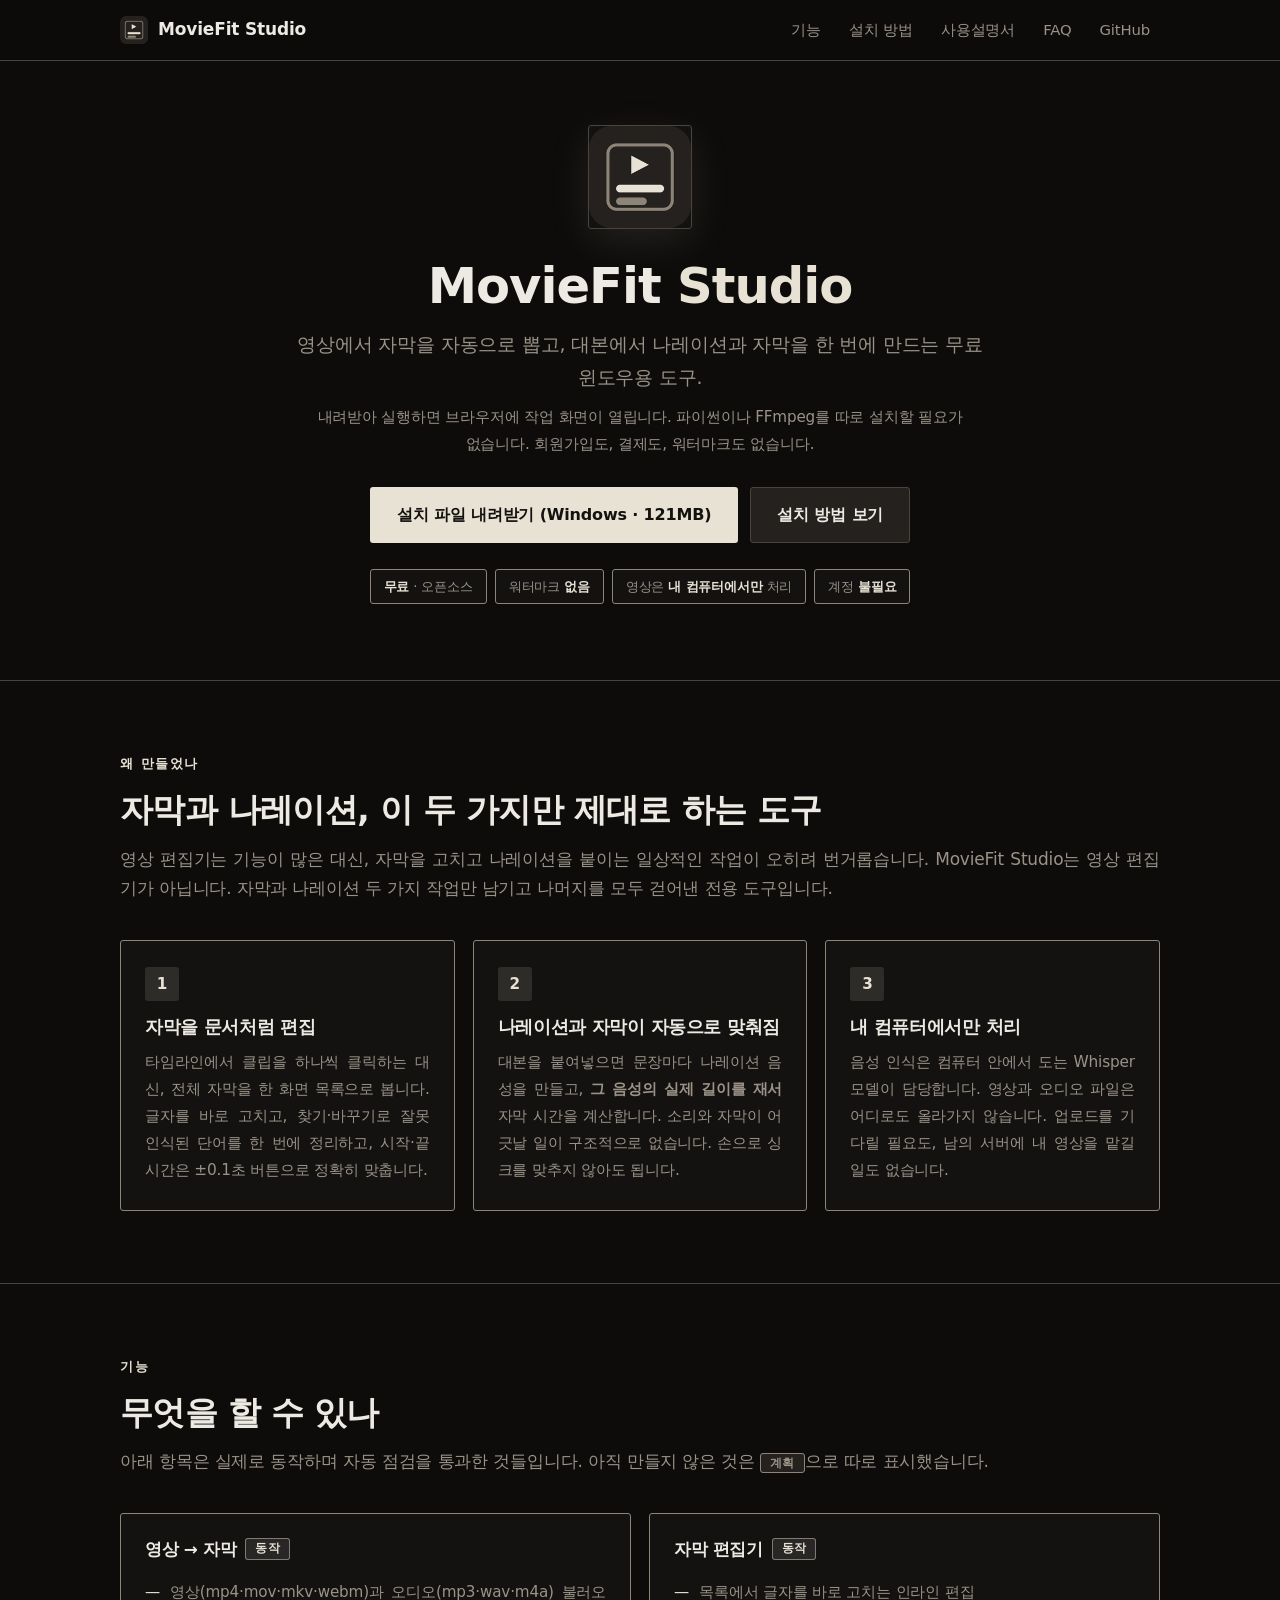
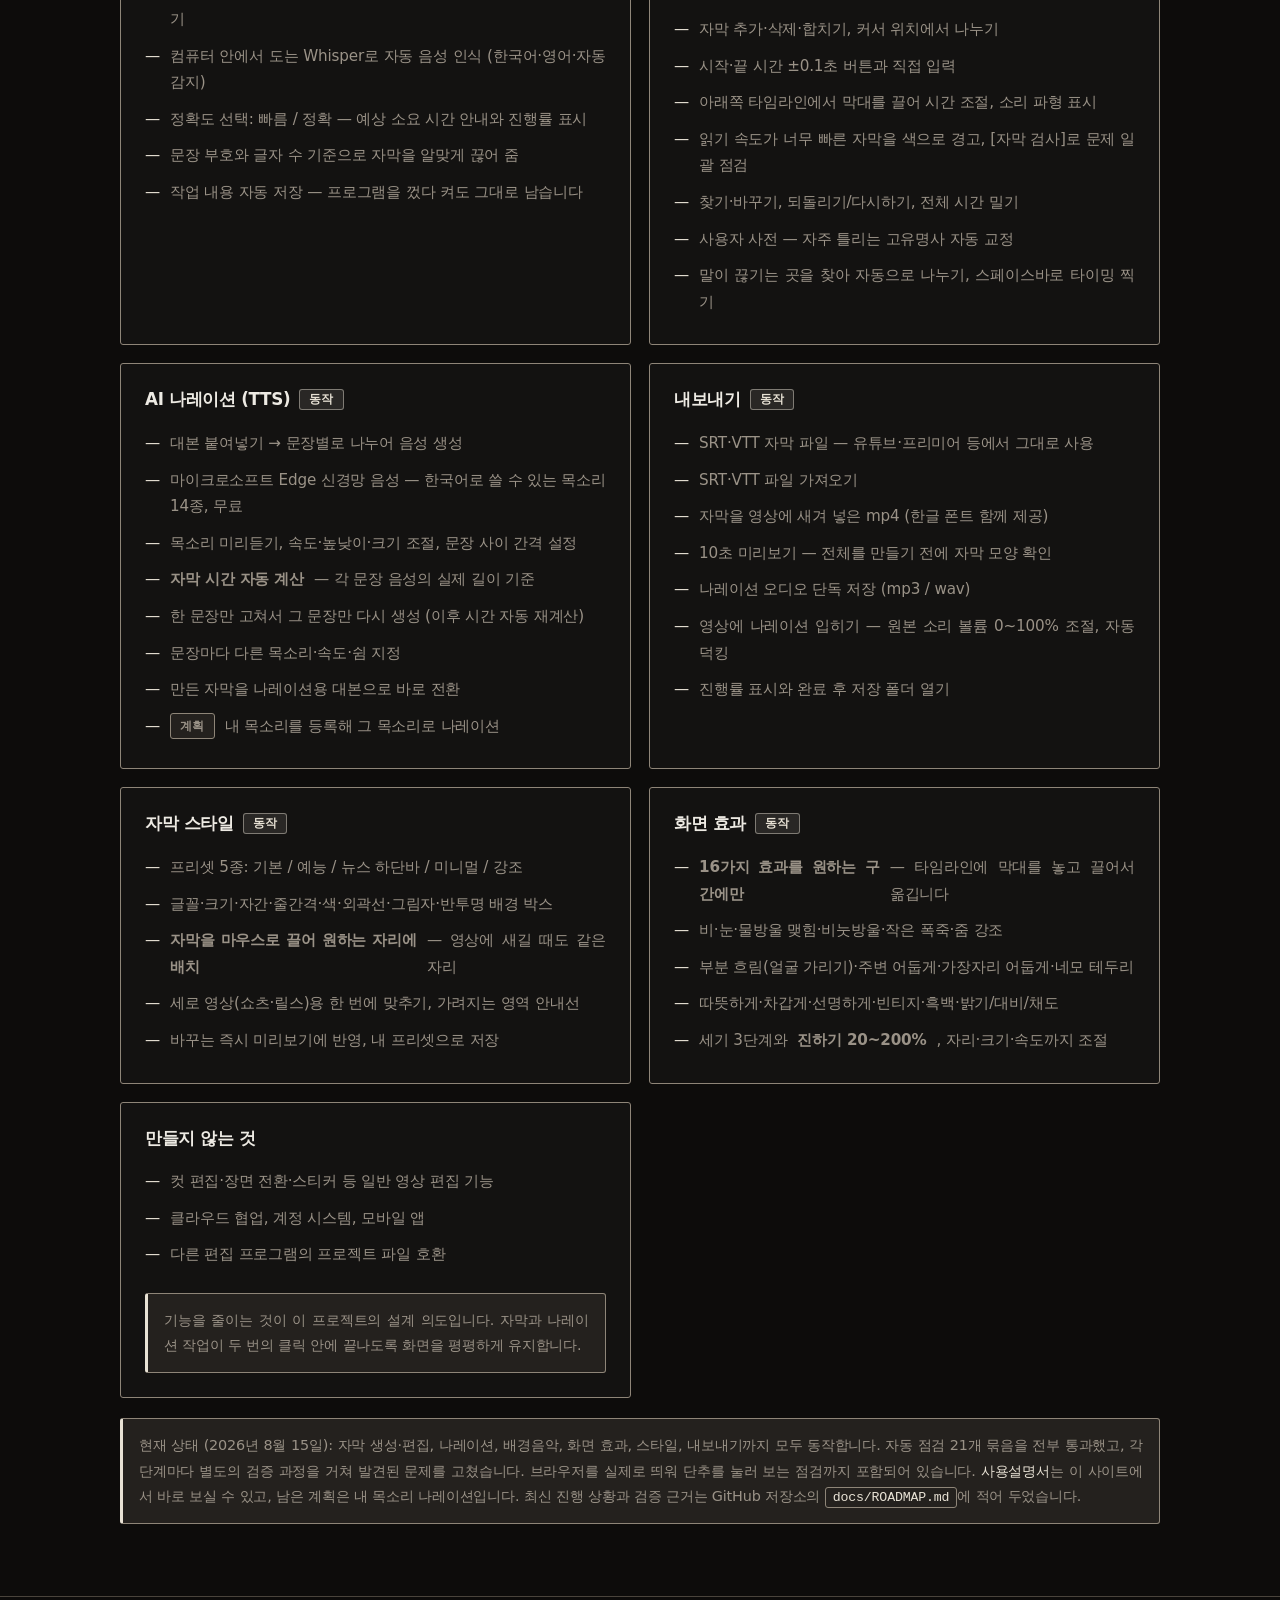
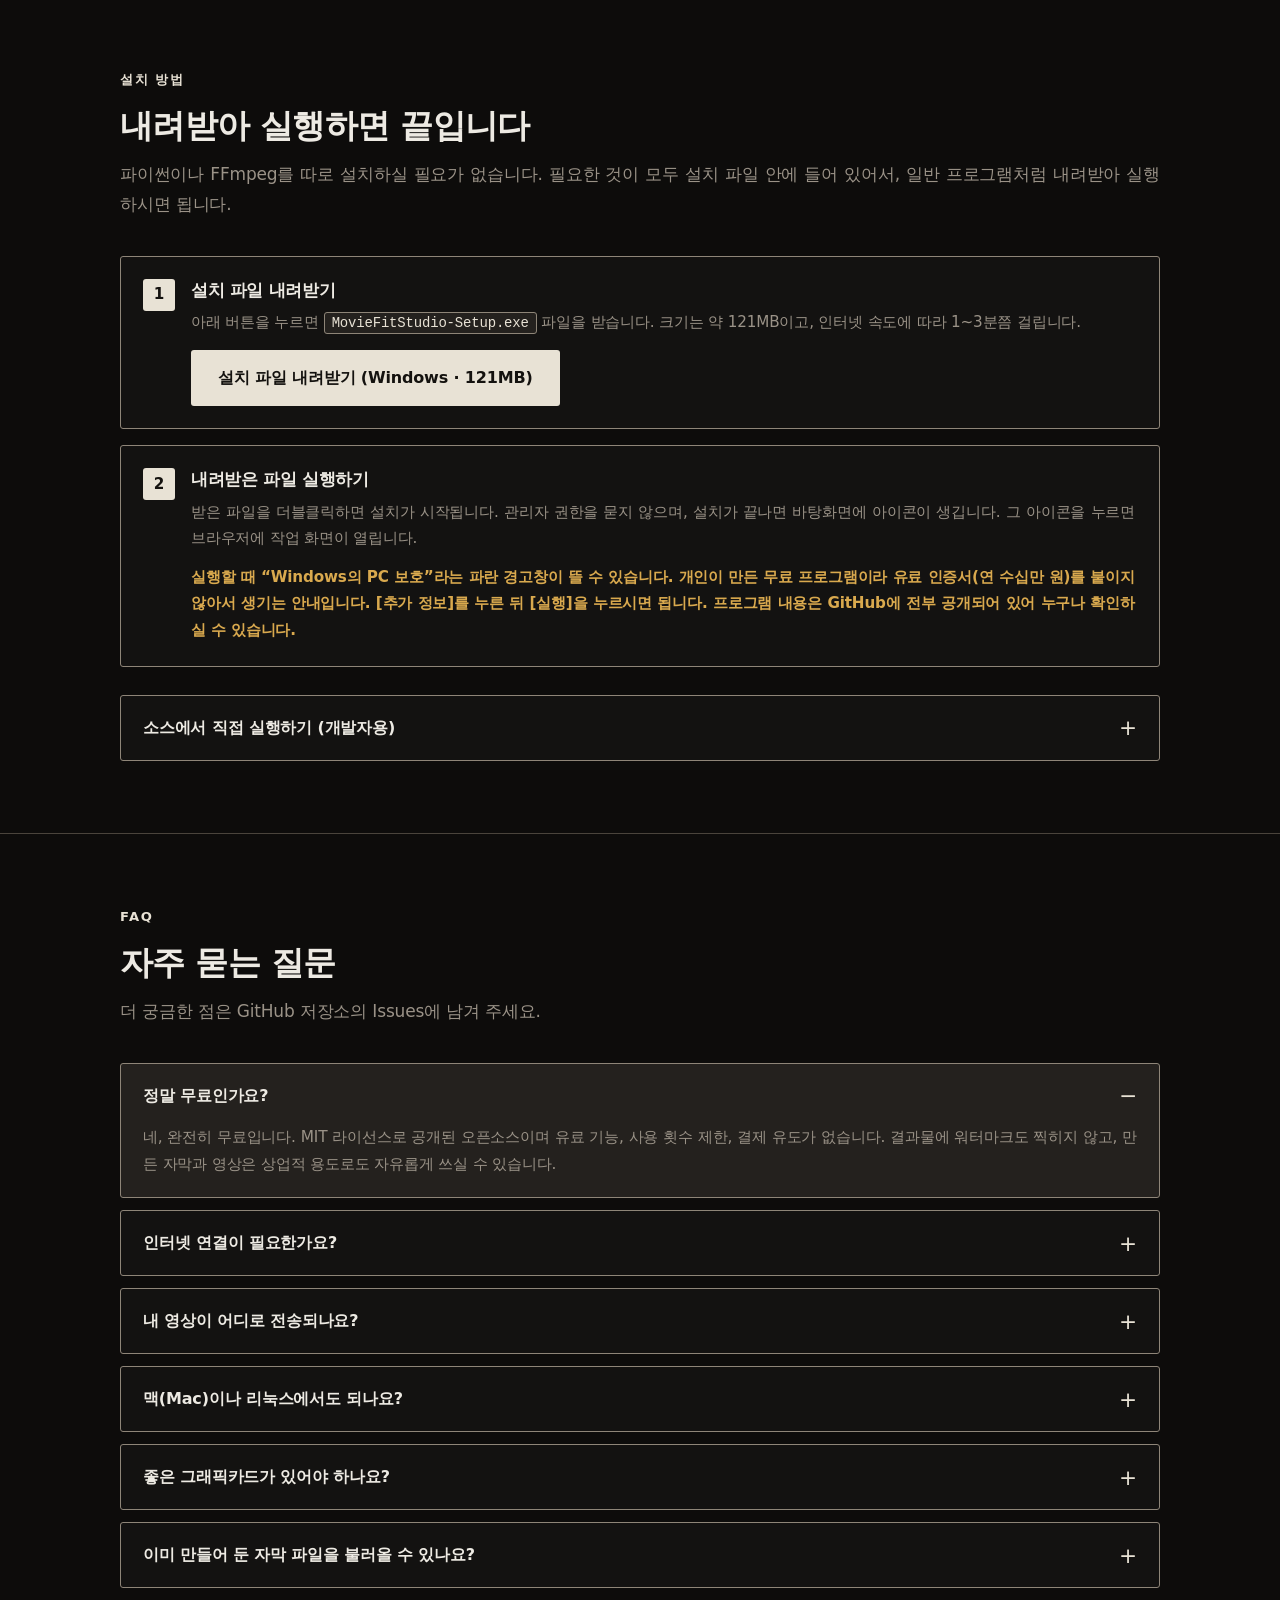
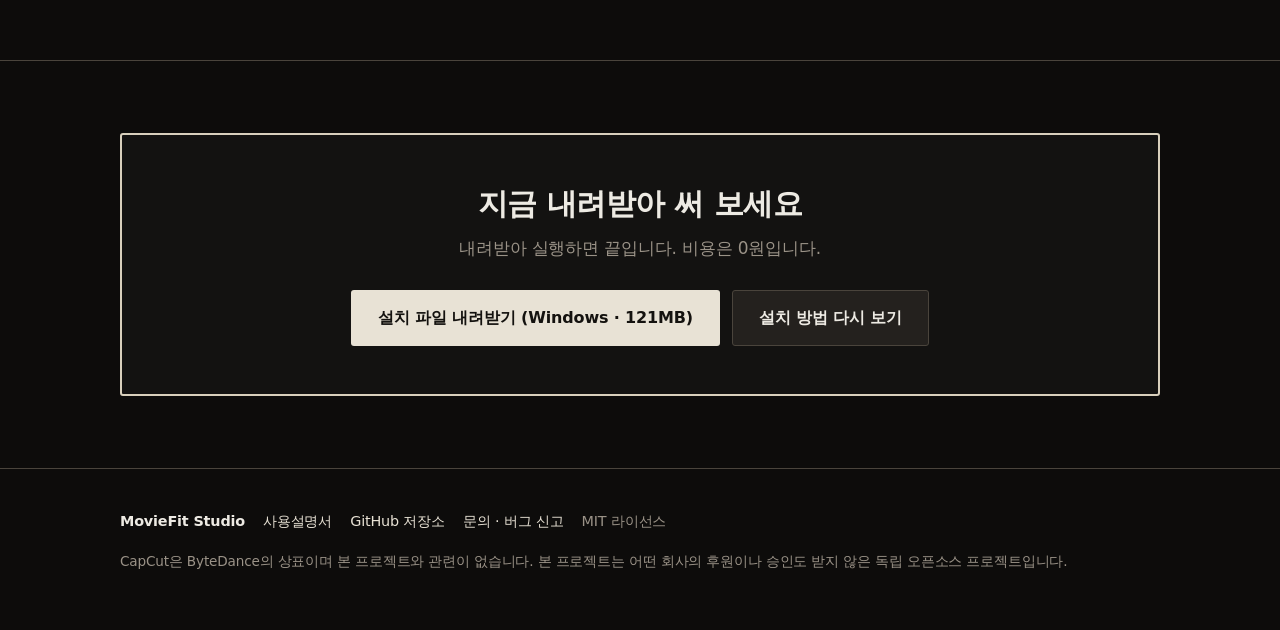
==== commit 58f79409: "설명서에 화면 효과 장을 넣고 버전을 0.6.0 으로 올린다 화면 효과 16종이 프로그램에는 들어와 있는데 설명서에는 한 줄도 없었다. 내려받은 사람이 기능을 찾을 길이 없고, 1" ====
--- a/landing/index.html
+++ b/landing/index.html
@@ -161,9 +161,20 @@
         </div>
 
         <div class="feat">
+          <h3>화면 효과 <span class="tag now">동작</span></h3>
+          <ul>
+            <li><strong>16가지 효과를 원하는 구간에만</strong> — 타임라인에 막대를 놓고 끌어서 옮깁니다</li>
+            <li>비·눈·물방울 맺힘·비눗방울·작은 폭죽·줌 강조</li>
+            <li>부분 흐림(얼굴 가리기)·주변 어둡게·가장자리 어둡게·네모 테두리</li>
+            <li>따뜻하게·차갑게·선명하게·빈티지·흑백·밝기/대비/채도</li>
+            <li>세기 3단계와 <strong>진하기 20~200%</strong>, 자리·크기·속도까지 조절</li>
+          </ul>
+        </div>
+
+        <div class="feat">
           <h3>만들지 않는 것</h3>
           <ul>
-            <li>컷 편집·전환·필터·스티커 등 일반 영상 편집 기능</li>
+            <li>컷 편집·장면 전환·스티커 등 일반 영상 편집 기능</li>
             <li>클라우드 협업, 계정 시스템, 모바일 앱</li>
             <li>다른 편집 프로그램의 프로젝트 파일 호환</li>
           </ul>
@@ -171,9 +182,9 @@
         </div>
 
       </div>
-      <p class="note">현재 상태 (2026년 8월 12일): 자막 생성·편집, 나레이션, 스타일, 내보내기까지 모두 동작합니다.
-        자동 점검 123개 항목을 통과했고, 각 단계마다 별도의 검증 과정을 거쳐 발견된 문제를 고쳤습니다.
-        다만 마우스·키보드로만 쓰는 일부 동작은 자동 점검이 닿지 않아 직접 써 보며 다듬는 중입니다.
+      <p class="note">현재 상태 (2026년 8월 15일): 자막 생성·편집, 나레이션, 배경음악, 화면 효과, 스타일, 내보내기까지 모두 동작합니다.
+        자동 점검 21개 묶음을 전부 통과했고, 각 단계마다 별도의 검증 과정을 거쳐 발견된 문제를 고쳤습니다.
+        브라우저를 실제로 띄워 단추를 눌러 보는 점검까지 포함되어 있습니다.
         <a href="/guide">사용설명서</a>는 이 사이트에서 바로 보실 수 있고, 남은 계획은 내 목소리 나레이션입니다.
         최신 진행 상황과 검증 근거는 GitHub 저장소의 <code>docs/ROADMAP.md</code>에 적어 두었습니다.</p>
     </div>
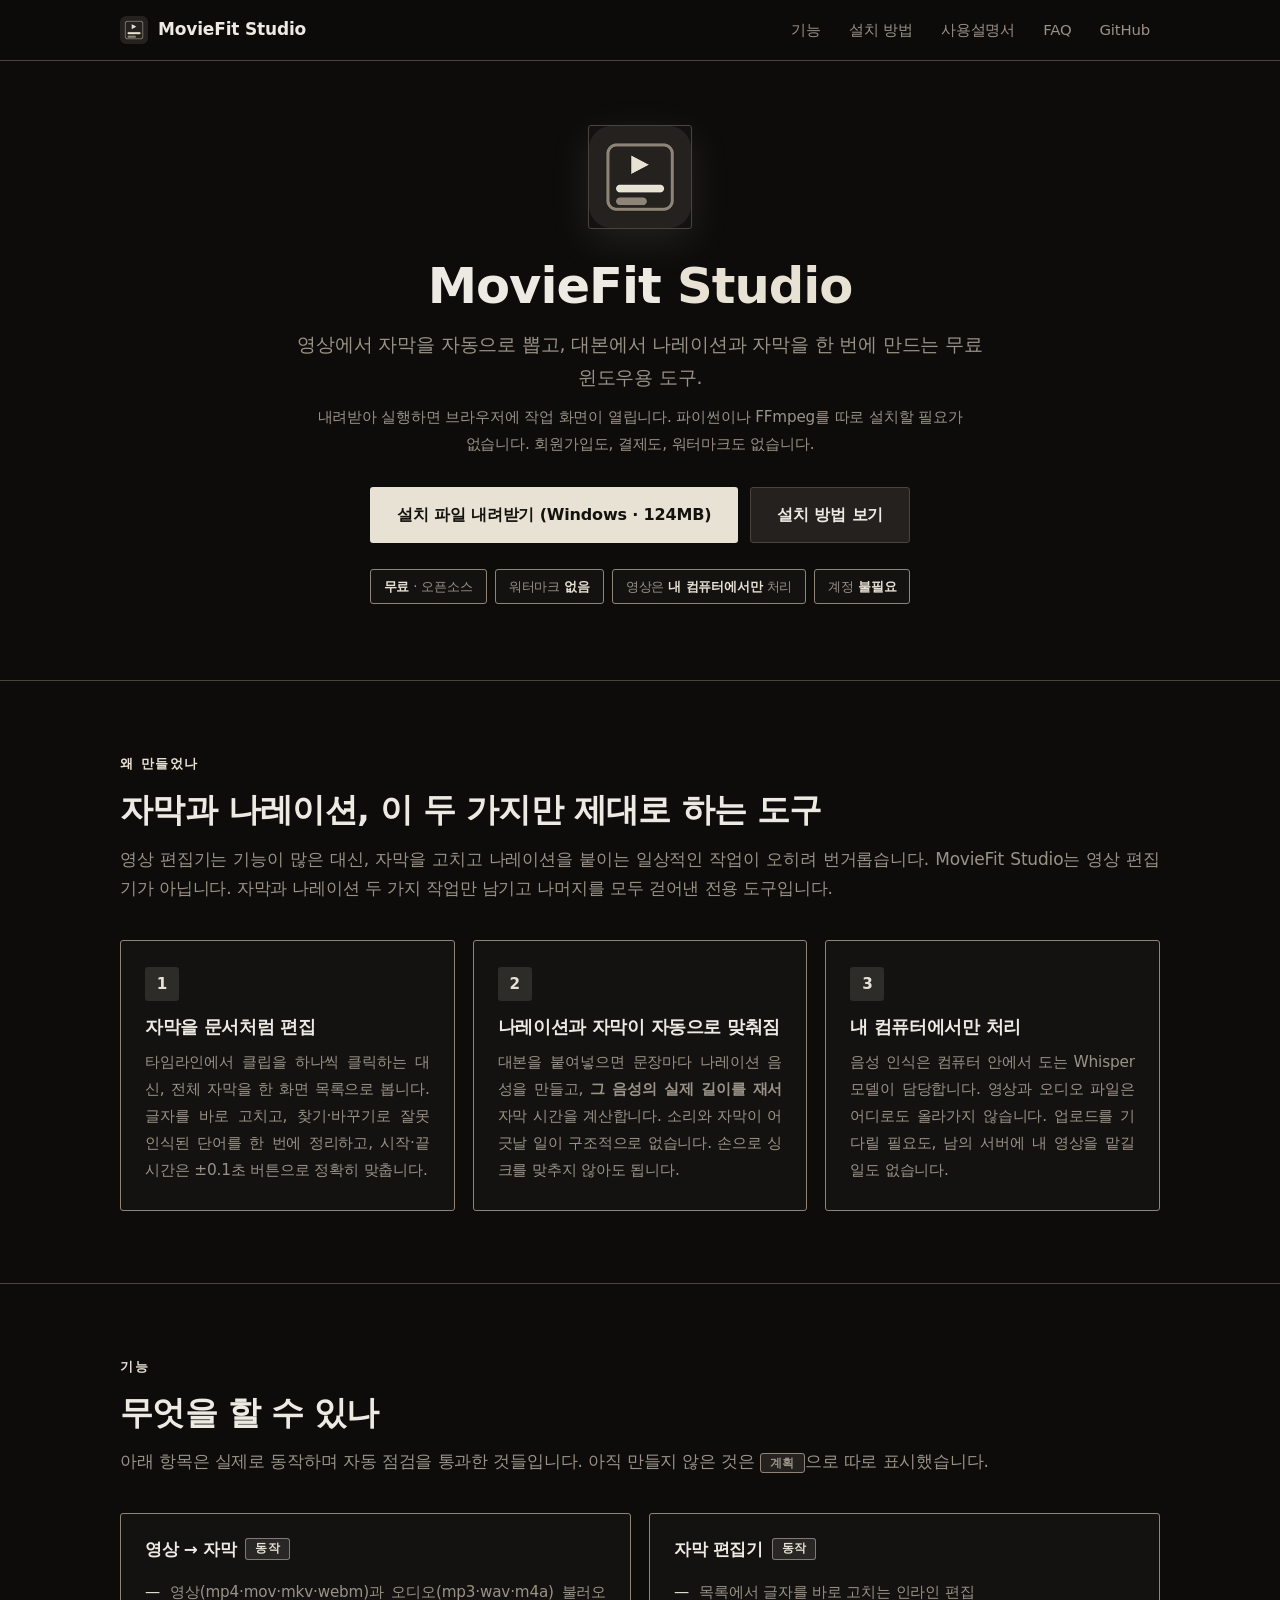
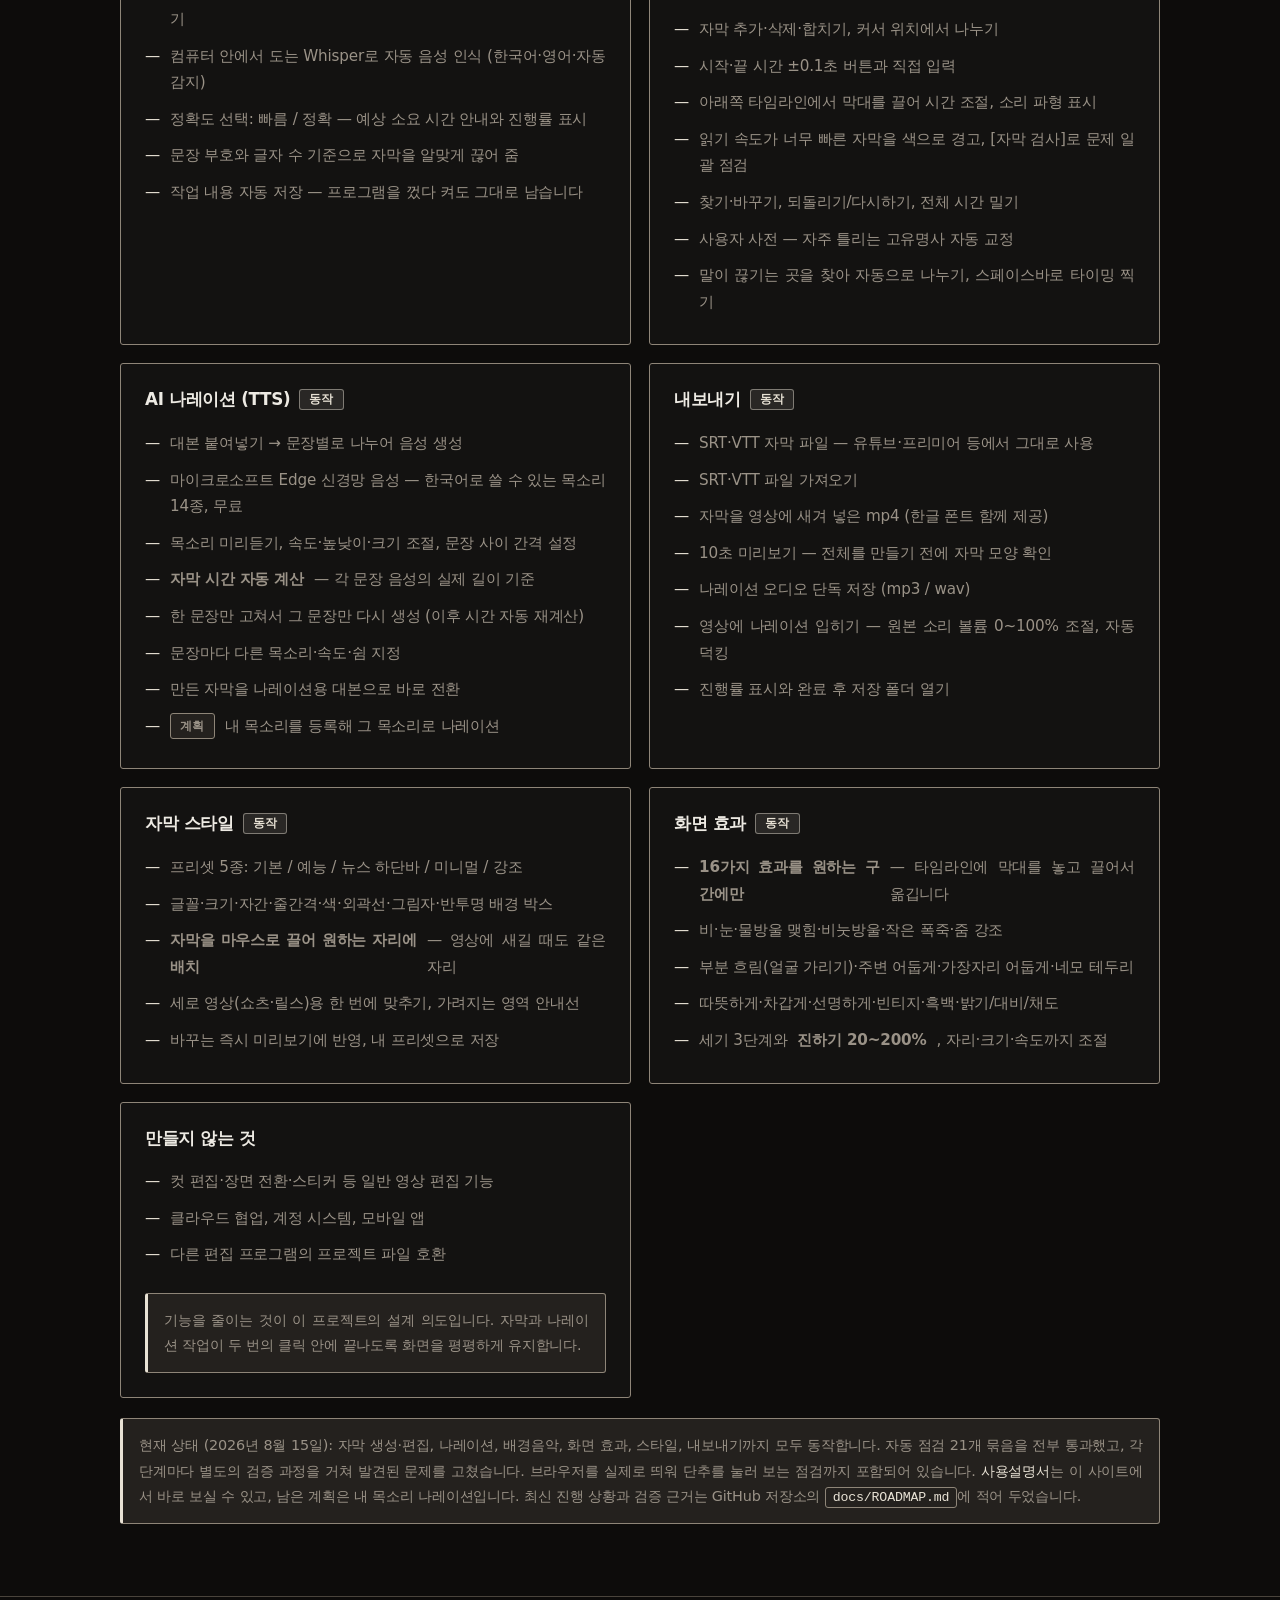
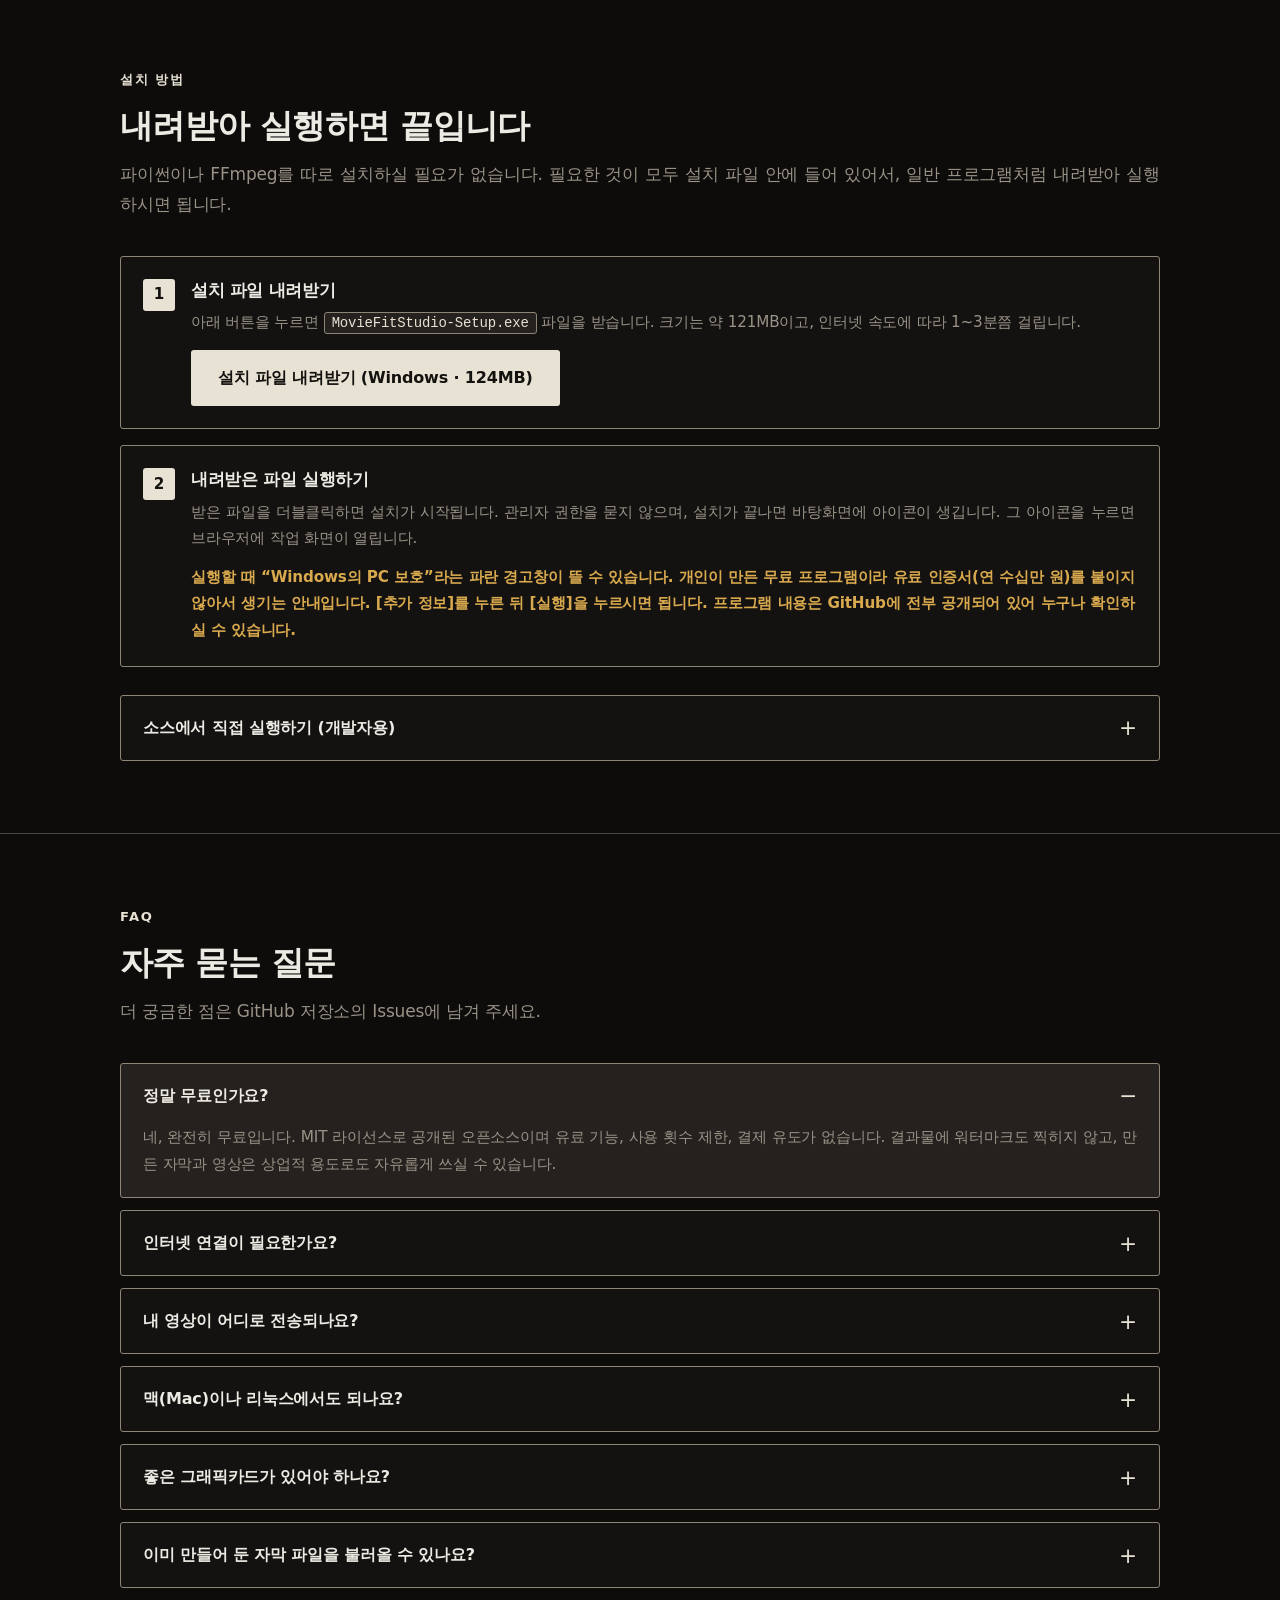
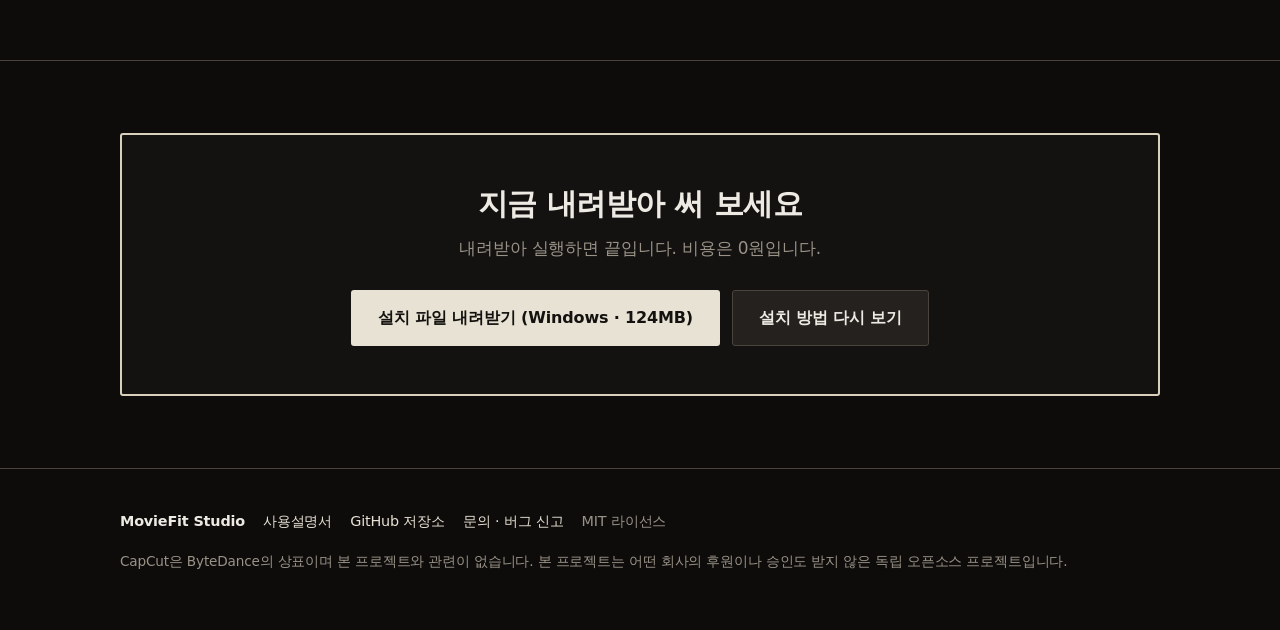
==== commit 84a221d2: "내려받기 단추의 파일 크기를 124MB 로 맞춘다 설치 파일이 121MB 에서 124.2MB 로 커졌는데 단추 문구가 옛 숫자 그대로였다.  Co-Authored-By: Claud" ====
--- a/landing/index.html
+++ b/landing/index.html
@@ -51,7 +51,7 @@
       <p class="tagline">영상에서 자막을 자동으로 뽑고, 대본에서 나레이션과 자막을 한 번에 만드는 무료 윈도우용 도구.</p>
       <p class="sub">내려받아 실행하면 브라우저에 작업 화면이 열립니다. 파이썬이나 FFmpeg를 따로 설치할 필요가 없습니다. 회원가입도, 결제도, 워터마크도 없습니다.</p>
       <div class="btnrow">
-        <a class="btn btn-primary" href="https://github.com/parkjikoon-hub/moviefit-studio/releases/latest/download/MovieFitStudio-Setup.exe">설치 파일 내려받기 (Windows · 121MB)</a>
+        <a class="btn btn-primary" href="https://github.com/parkjikoon-hub/moviefit-studio/releases/latest/download/MovieFitStudio-Setup.exe">설치 파일 내려받기 (Windows · 124MB)</a>
         <a class="btn btn-secondary" href="#install">설치 방법 보기</a>
       </div>
       <ul class="badges">
@@ -203,7 +203,7 @@
           <h3>설치 파일 내려받기</h3>
           <p>아래 버튼을 누르면 <code>MovieFitStudio-Setup.exe</code> 파일을 받습니다. 크기는 약 121MB이고, 인터넷 속도에 따라 1~3분쯤 걸립니다.</p>
           <p style="margin-top:14px;">
-            <a class="btn btn-primary" href="https://github.com/parkjikoon-hub/moviefit-studio/releases/latest/download/MovieFitStudio-Setup.exe">설치 파일 내려받기 (Windows · 121MB)</a>
+            <a class="btn btn-primary" href="https://github.com/parkjikoon-hub/moviefit-studio/releases/latest/download/MovieFitStudio-Setup.exe">설치 파일 내려받기 (Windows · 124MB)</a>
           </p>
         </div>
 
@@ -275,7 +275,7 @@
         <h2>지금 내려받아 써 보세요</h2>
         <p>내려받아 실행하면 끝입니다. 비용은 0원입니다.</p>
         <div class="btnrow">
-          <a class="btn btn-primary" href="https://github.com/parkjikoon-hub/moviefit-studio/releases/latest/download/MovieFitStudio-Setup.exe">설치 파일 내려받기 (Windows · 121MB)</a>
+          <a class="btn btn-primary" href="https://github.com/parkjikoon-hub/moviefit-studio/releases/latest/download/MovieFitStudio-Setup.exe">설치 파일 내려받기 (Windows · 124MB)</a>
           <a class="btn btn-secondary" href="#install">설치 방법 다시 보기</a>
         </div>
       </div>
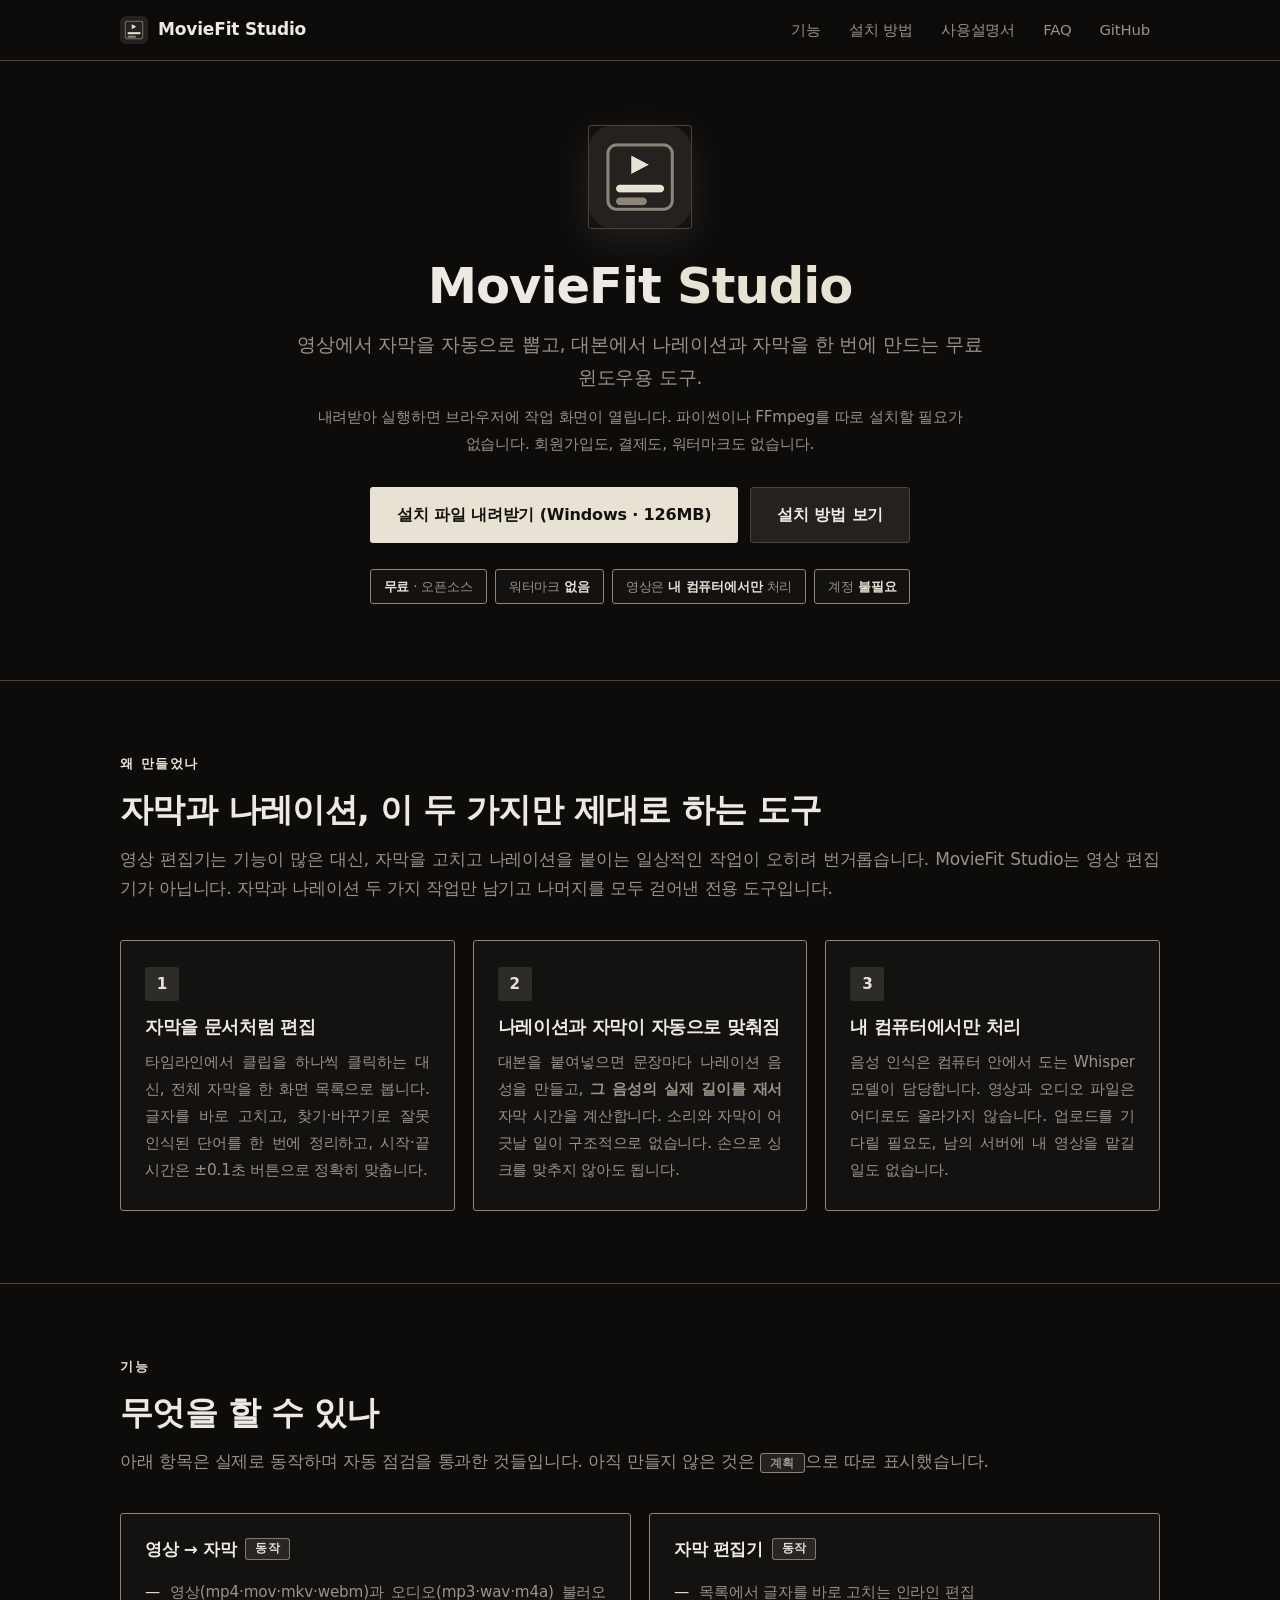
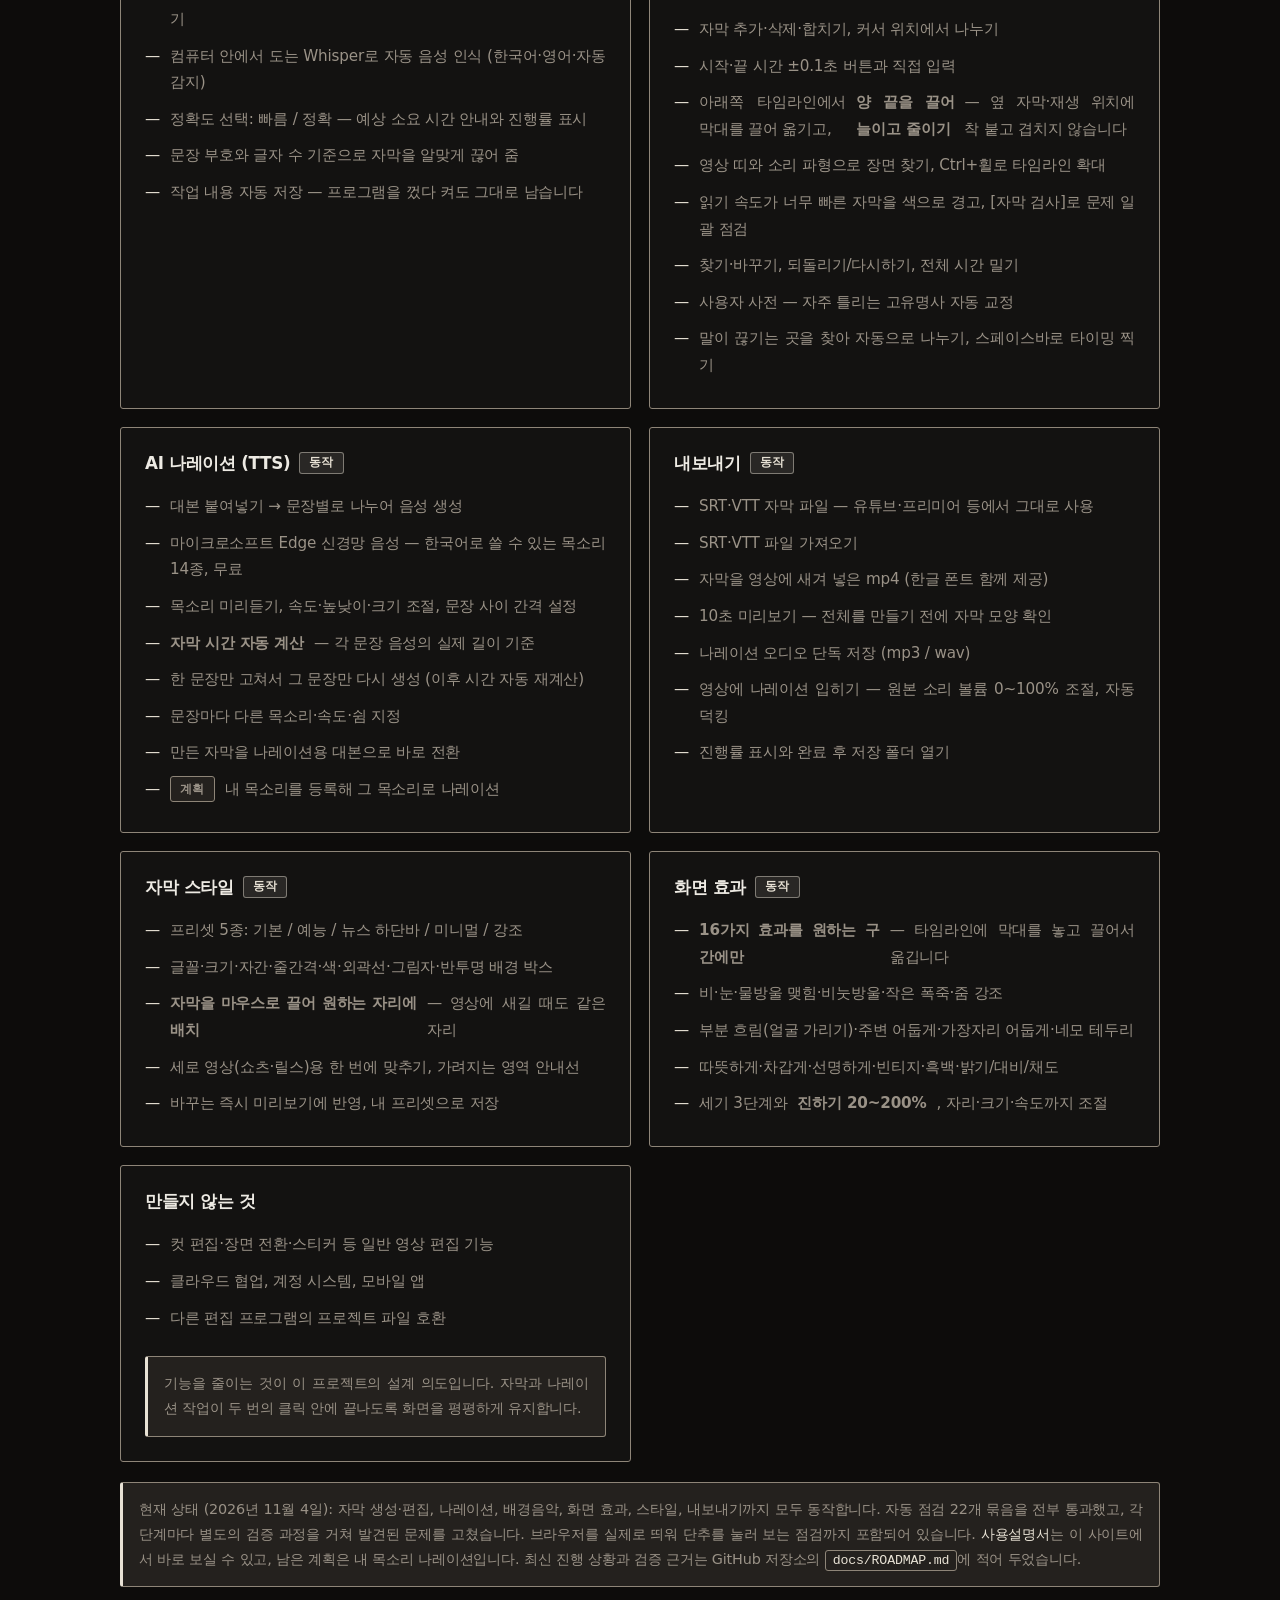
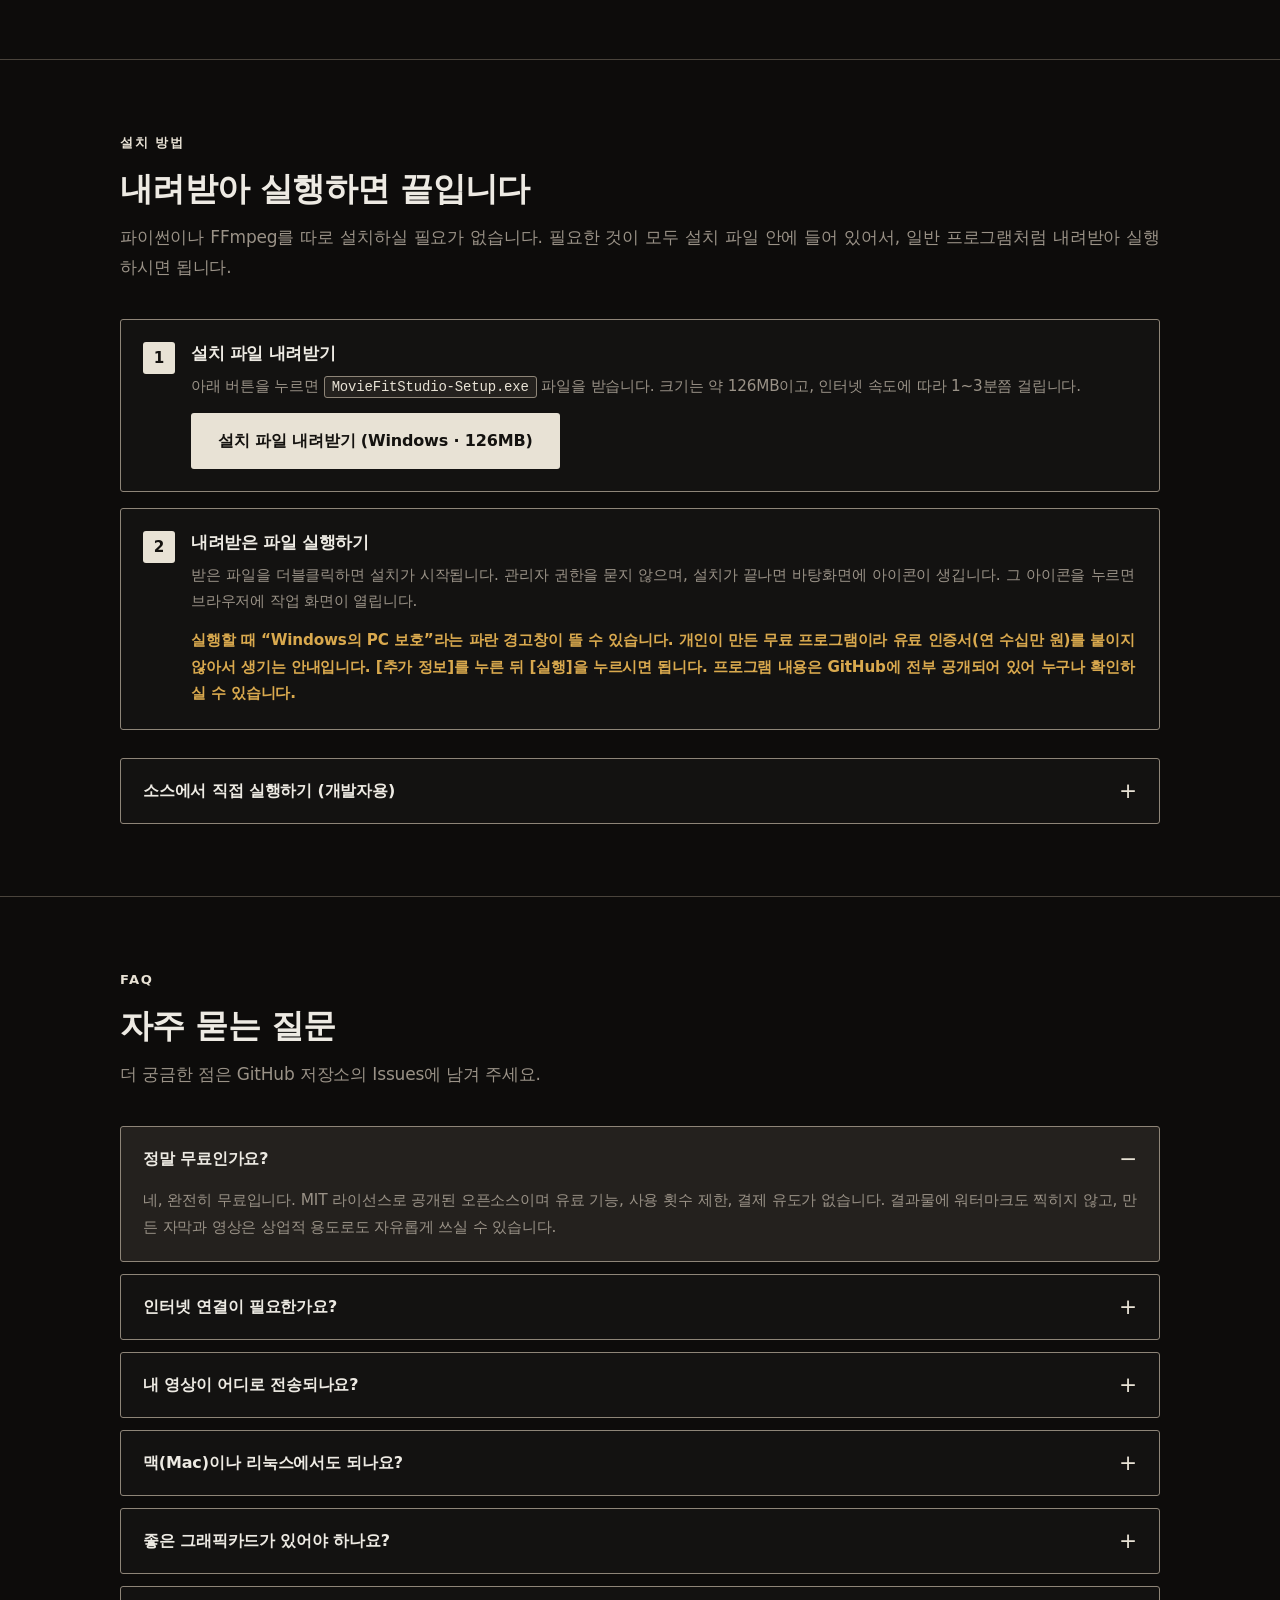
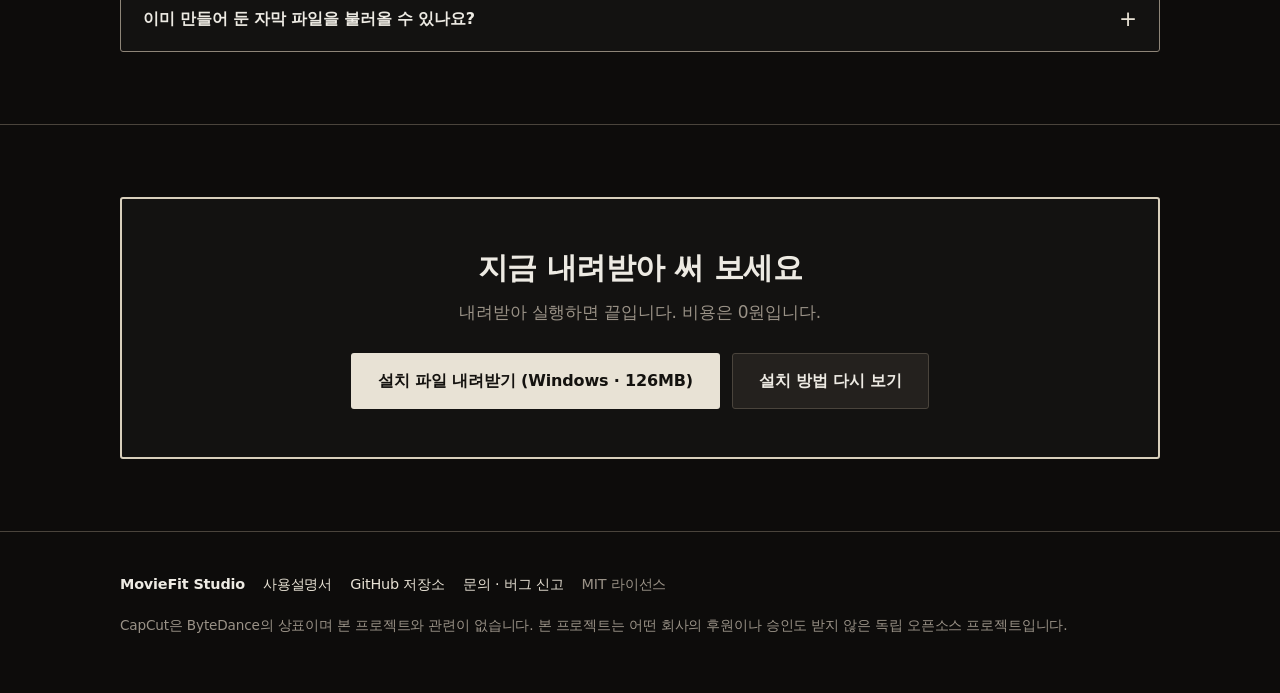
==== commit e98b5a49: "v0.7.0 — 판 번호, 릴리스 노트, 배포 순서표, 소개 사이트 숫자를 맞춘다 - app/__init__.py 0.7.0, 설명서 머리말 v5.1 (대상 0.7.0) - 설명서" ====
--- a/landing/index.html
+++ b/landing/index.html
@@ -51,7 +51,7 @@
       <p class="tagline">영상에서 자막을 자동으로 뽑고, 대본에서 나레이션과 자막을 한 번에 만드는 무료 윈도우용 도구.</p>
       <p class="sub">내려받아 실행하면 브라우저에 작업 화면이 열립니다. 파이썬이나 FFmpeg를 따로 설치할 필요가 없습니다. 회원가입도, 결제도, 워터마크도 없습니다.</p>
       <div class="btnrow">
-        <a class="btn btn-primary" href="https://github.com/parkjikoon-hub/moviefit-studio/releases/latest/download/MovieFitStudio-Setup.exe">설치 파일 내려받기 (Windows · 124MB)</a>
+        <a class="btn btn-primary" href="https://github.com/parkjikoon-hub/moviefit-studio/releases/latest/download/MovieFitStudio-Setup.exe">설치 파일 내려받기 (Windows · 126MB)</a>
         <a class="btn btn-secondary" href="#install">설치 방법 보기</a>
       </div>
       <ul class="badges">
@@ -114,7 +114,8 @@
             <li>목록에서 글자를 바로 고치는 인라인 편집</li>
             <li>자막 추가·삭제·합치기, 커서 위치에서 나누기</li>
             <li>시작·끝 시간 ±0.1초 버튼과 직접 입력</li>
-            <li>아래쪽 타임라인에서 막대를 끌어 시간 조절, 소리 파형 표시</li>
+            <li>아래쪽 타임라인에서 막대를 끌어 옮기고, <strong>양 끝을 끌어 늘이고 줄이기</strong> — 옆 자막·재생 위치에 착 붙고 겹치지 않습니다</li>
+            <li>영상 띠와 소리 파형으로 장면 찾기, Ctrl+휠로 타임라인 확대</li>
             <li>읽기 속도가 너무 빠른 자막을 색으로 경고, [자막 검사]로 문제 일괄 점검</li>
             <li>찾기·바꾸기, 되돌리기/다시하기, 전체 시간 밀기</li>
             <li>사용자 사전 — 자주 틀리는 고유명사 자동 교정</li>
@@ -182,8 +183,8 @@
         </div>
 
       </div>
-      <p class="note">현재 상태 (2026년 8월 15일): 자막 생성·편집, 나레이션, 배경음악, 화면 효과, 스타일, 내보내기까지 모두 동작합니다.
-        자동 점검 21개 묶음을 전부 통과했고, 각 단계마다 별도의 검증 과정을 거쳐 발견된 문제를 고쳤습니다.
+      <p class="note">현재 상태 (2026년 11월 4일): 자막 생성·편집, 나레이션, 배경음악, 화면 효과, 스타일, 내보내기까지 모두 동작합니다.
+        자동 점검 22개 묶음을 전부 통과했고, 각 단계마다 별도의 검증 과정을 거쳐 발견된 문제를 고쳤습니다.
         브라우저를 실제로 띄워 단추를 눌러 보는 점검까지 포함되어 있습니다.
         <a href="/guide">사용설명서</a>는 이 사이트에서 바로 보실 수 있고, 남은 계획은 내 목소리 나레이션입니다.
         최신 진행 상황과 검증 근거는 GitHub 저장소의 <code>docs/ROADMAP.md</code>에 적어 두었습니다.</p>
@@ -201,9 +202,9 @@
 
         <div class="step">
           <h3>설치 파일 내려받기</h3>
-          <p>아래 버튼을 누르면 <code>MovieFitStudio-Setup.exe</code> 파일을 받습니다. 크기는 약 121MB이고, 인터넷 속도에 따라 1~3분쯤 걸립니다.</p>
+          <p>아래 버튼을 누르면 <code>MovieFitStudio-Setup.exe</code> 파일을 받습니다. 크기는 약 126MB이고, 인터넷 속도에 따라 1~3분쯤 걸립니다.</p>
           <p style="margin-top:14px;">
-            <a class="btn btn-primary" href="https://github.com/parkjikoon-hub/moviefit-studio/releases/latest/download/MovieFitStudio-Setup.exe">설치 파일 내려받기 (Windows · 124MB)</a>
+            <a class="btn btn-primary" href="https://github.com/parkjikoon-hub/moviefit-studio/releases/latest/download/MovieFitStudio-Setup.exe">설치 파일 내려받기 (Windows · 126MB)</a>
           </p>
         </div>
 
@@ -275,7 +276,7 @@
         <h2>지금 내려받아 써 보세요</h2>
         <p>내려받아 실행하면 끝입니다. 비용은 0원입니다.</p>
         <div class="btnrow">
-          <a class="btn btn-primary" href="https://github.com/parkjikoon-hub/moviefit-studio/releases/latest/download/MovieFitStudio-Setup.exe">설치 파일 내려받기 (Windows · 124MB)</a>
+          <a class="btn btn-primary" href="https://github.com/parkjikoon-hub/moviefit-studio/releases/latest/download/MovieFitStudio-Setup.exe">설치 파일 내려받기 (Windows · 126MB)</a>
           <a class="btn btn-secondary" href="#install">설치 방법 다시 보기</a>
         </div>
       </div>
